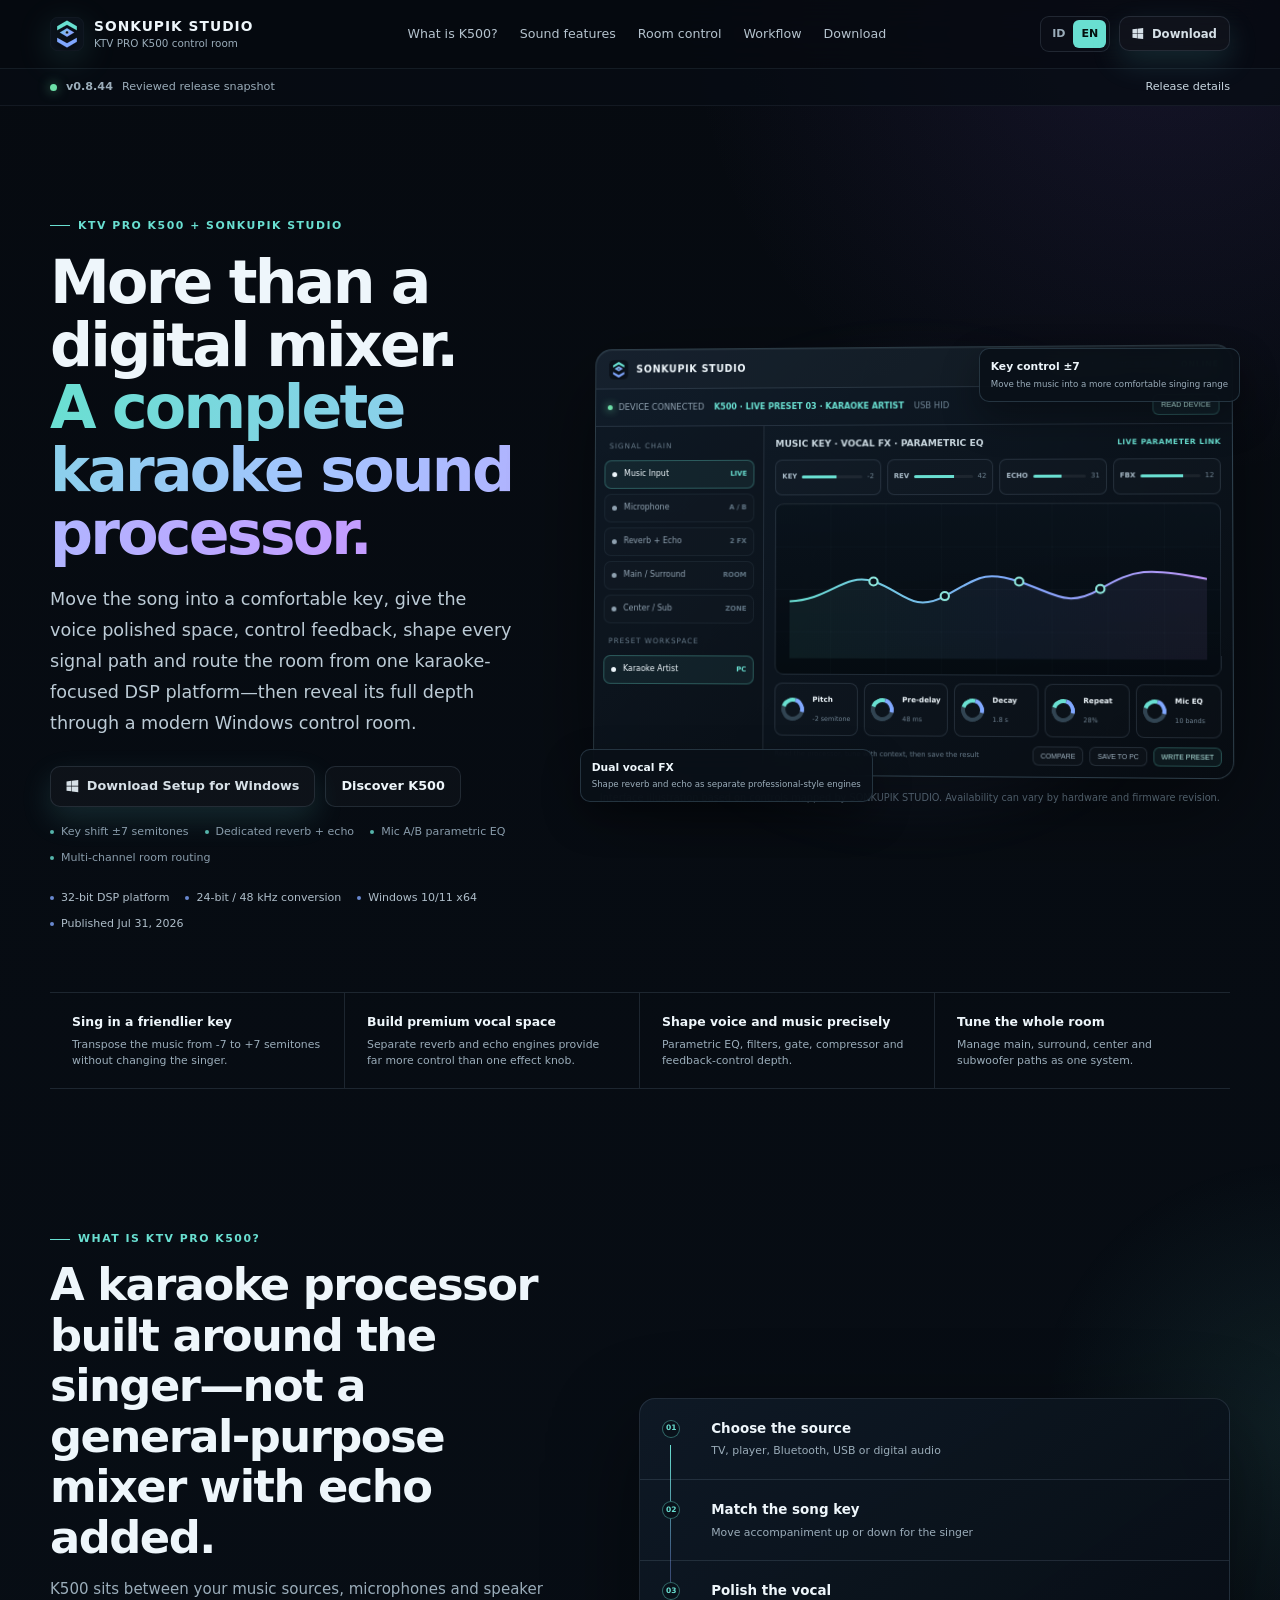
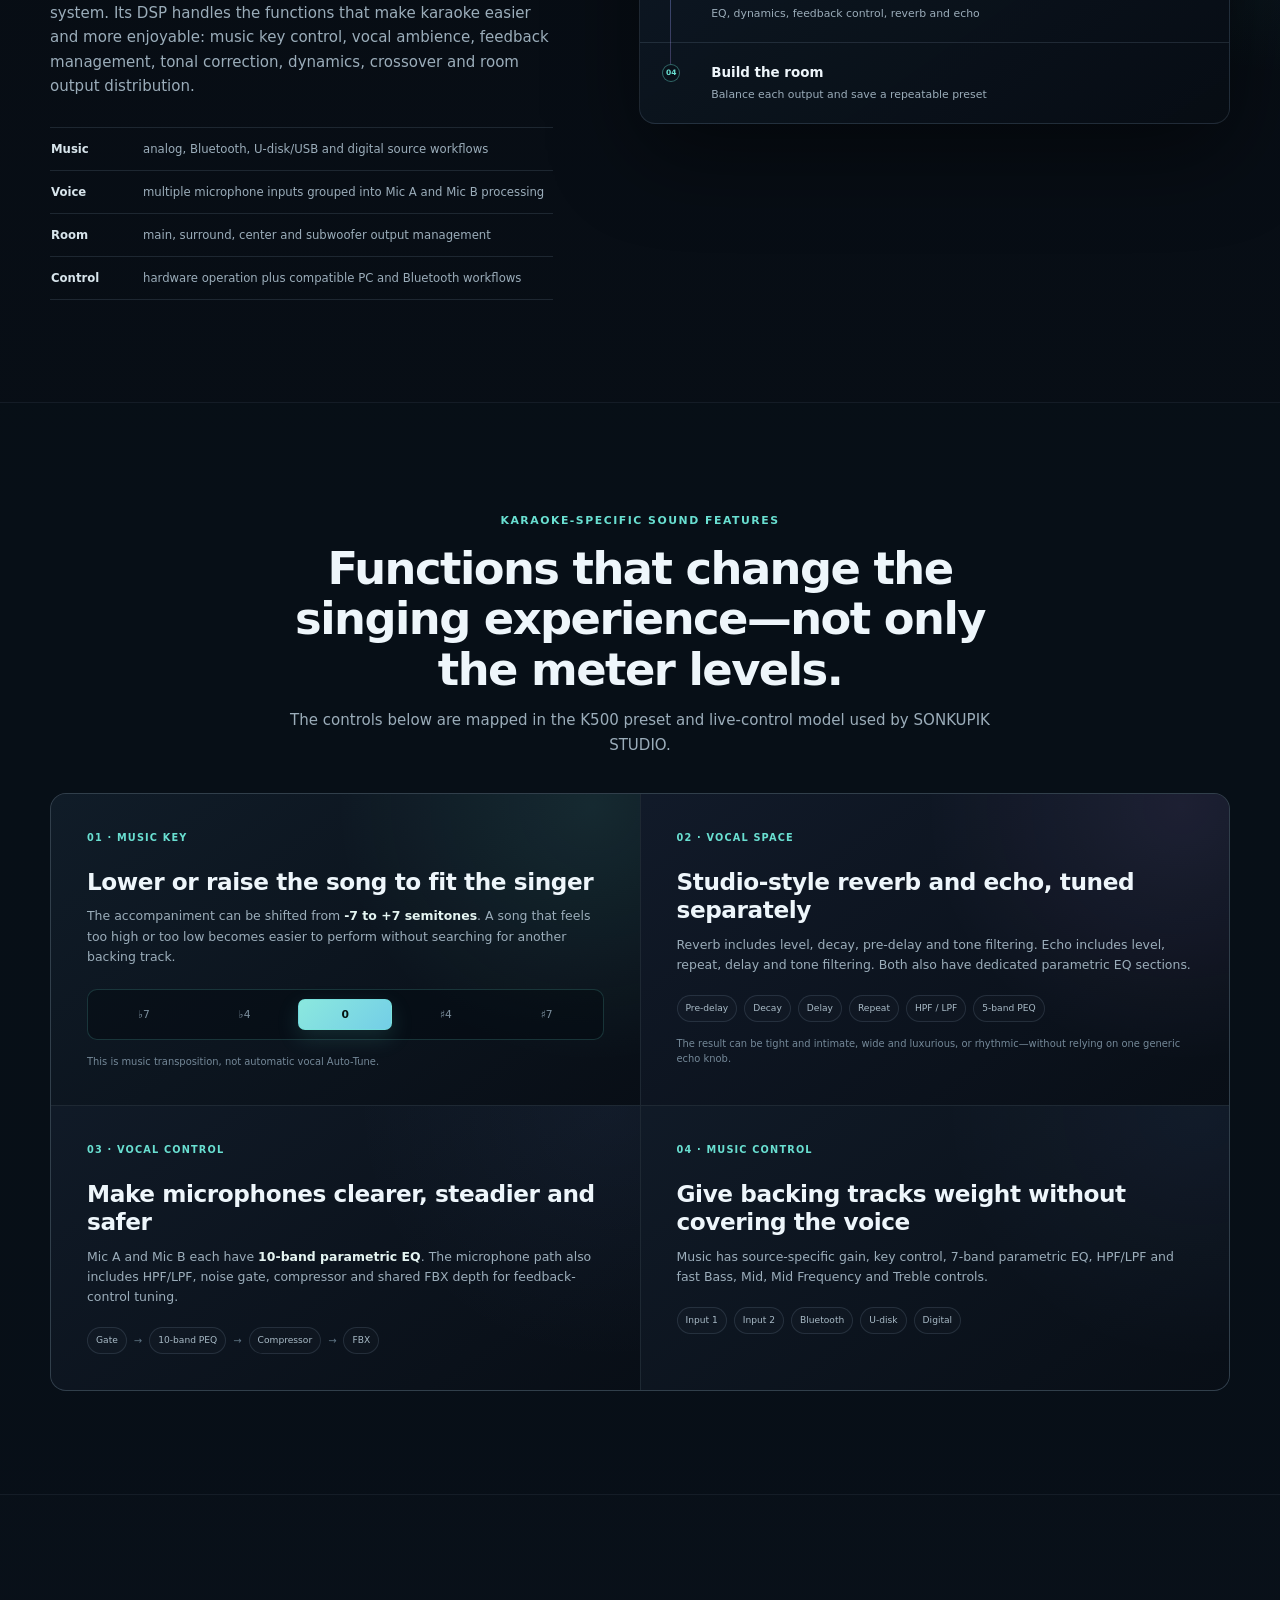
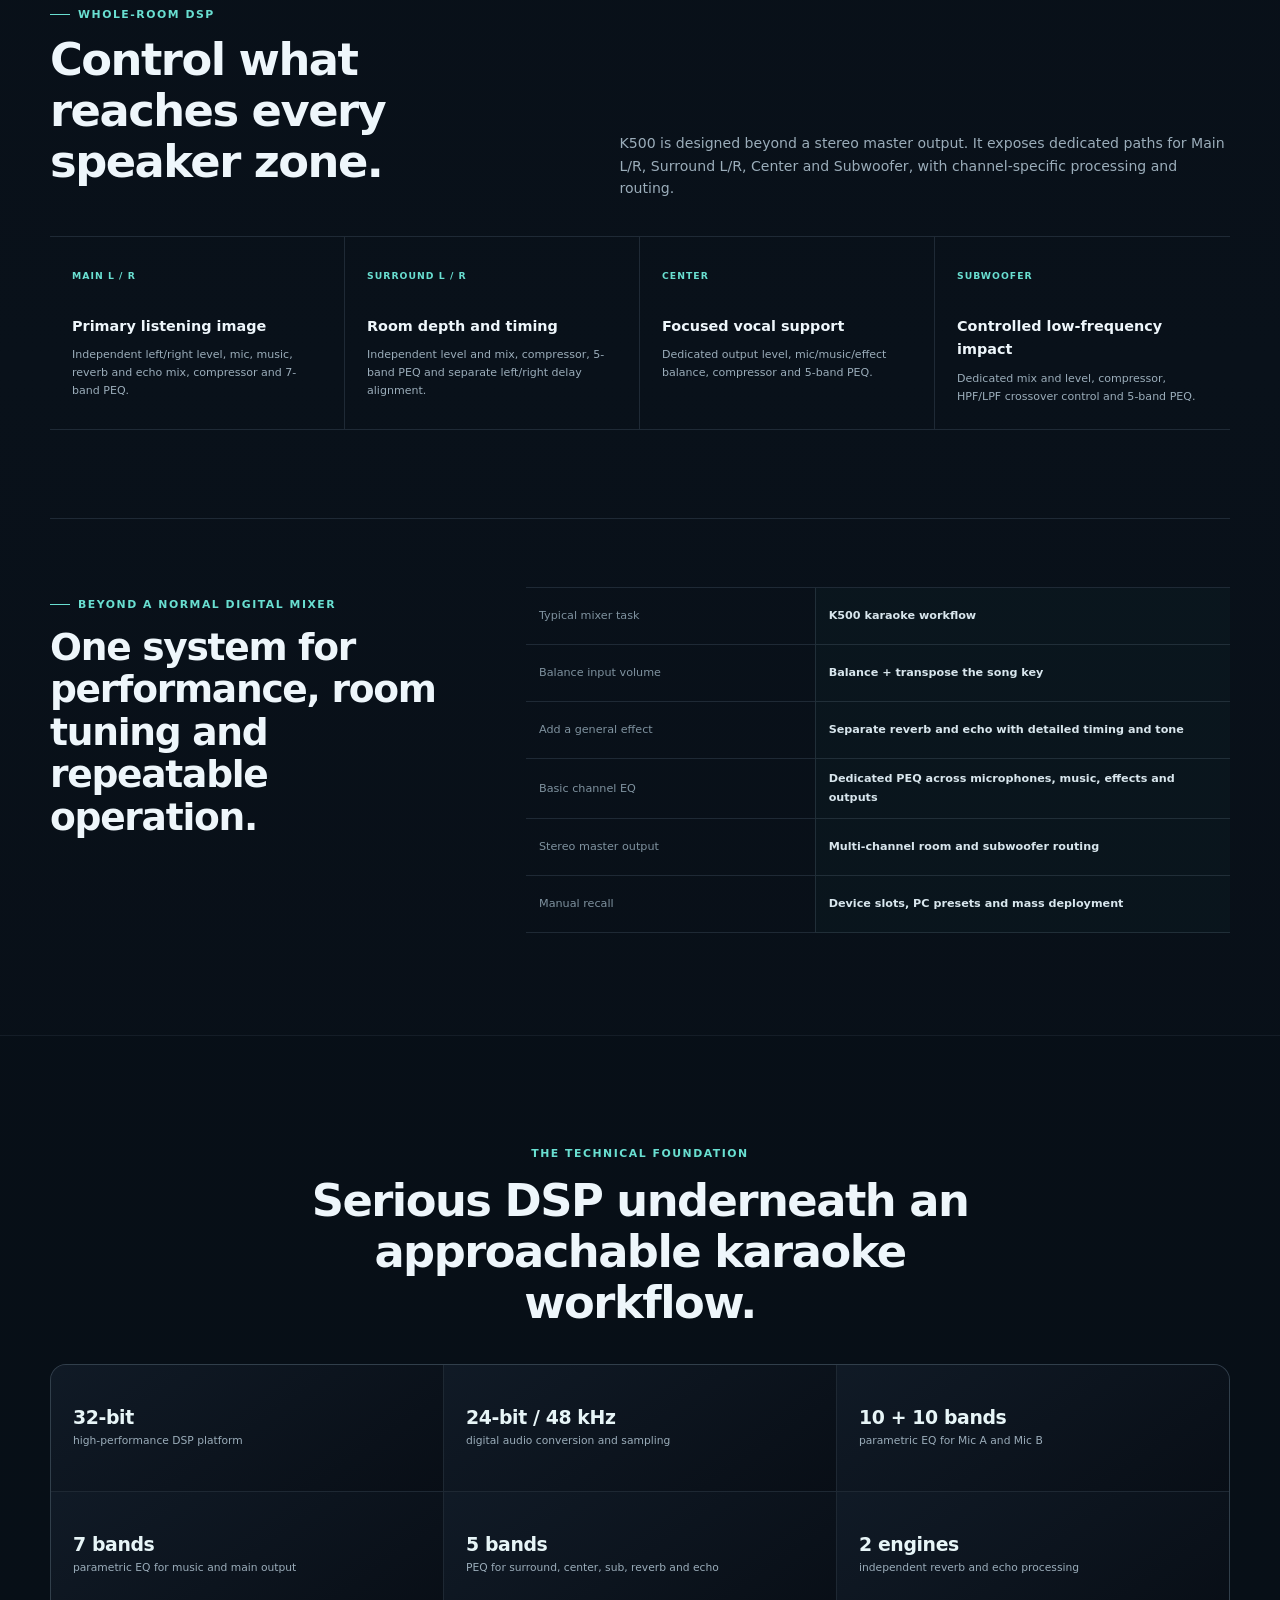
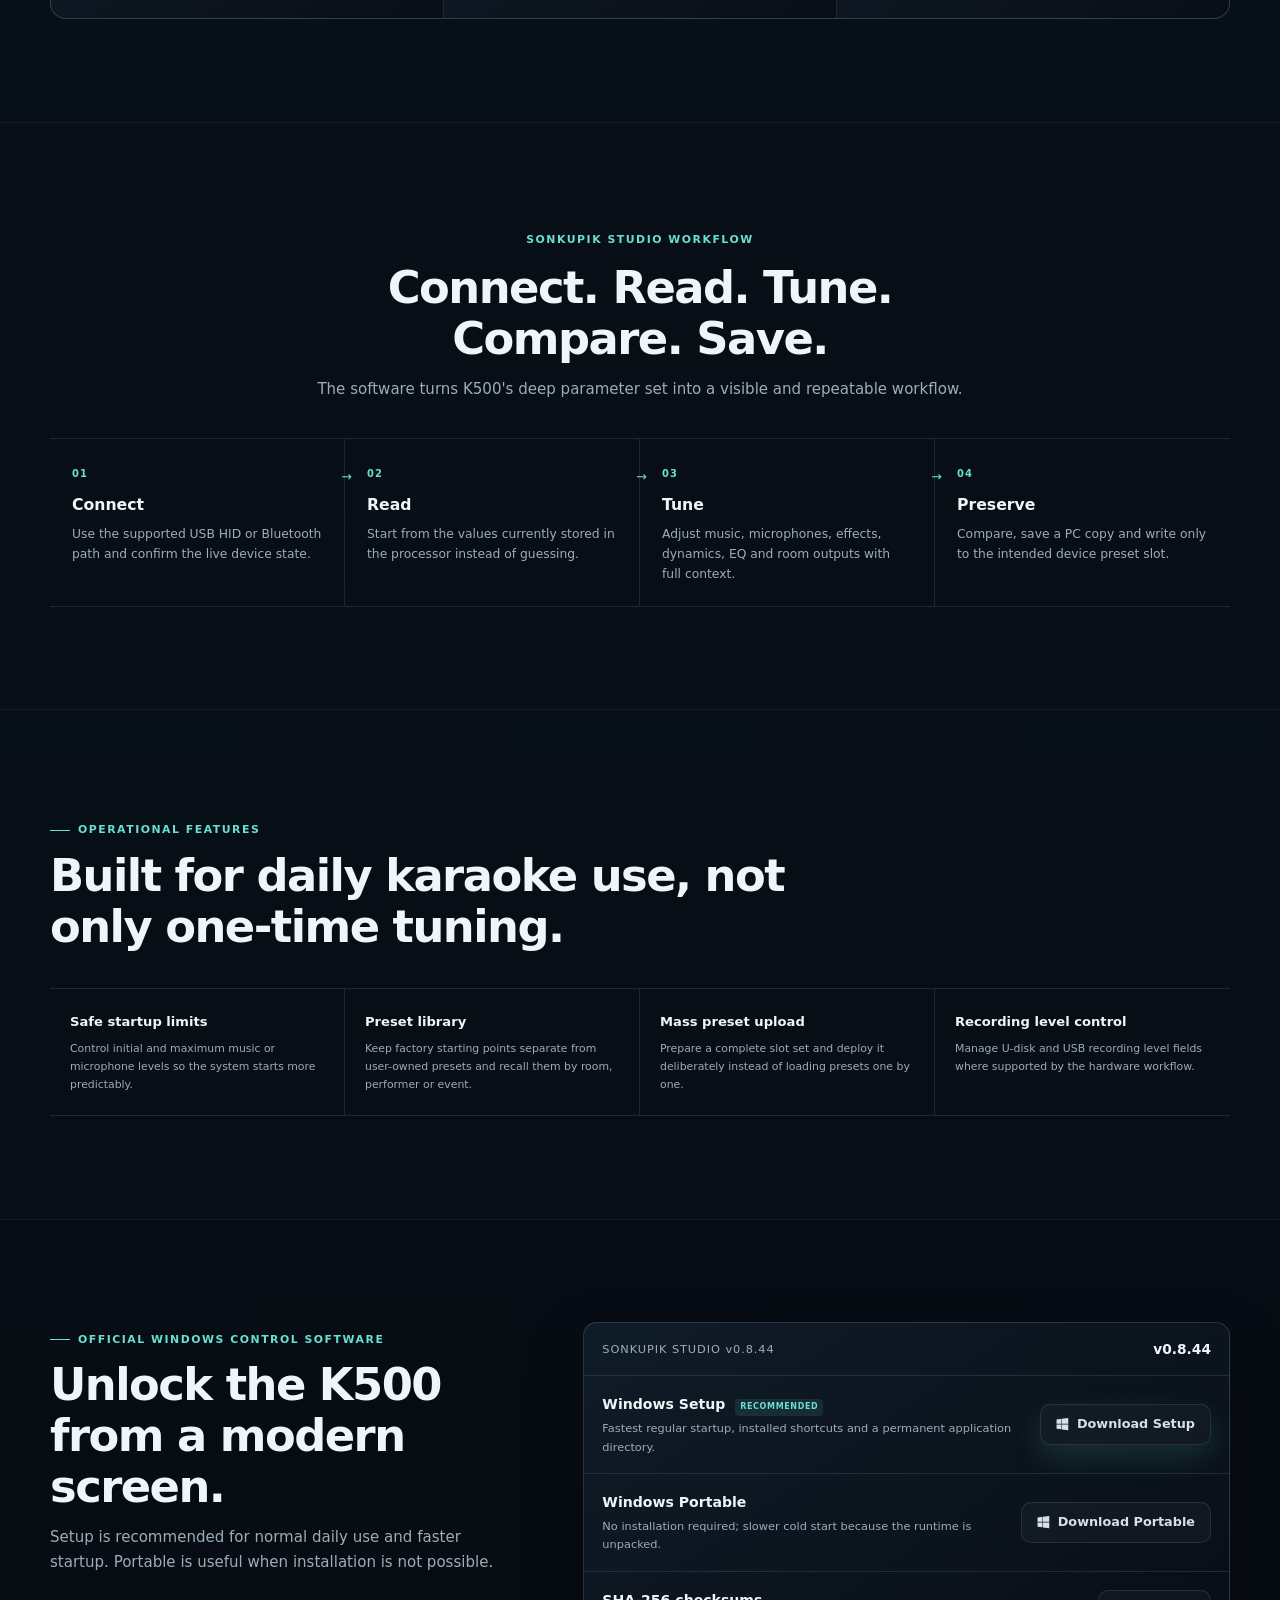
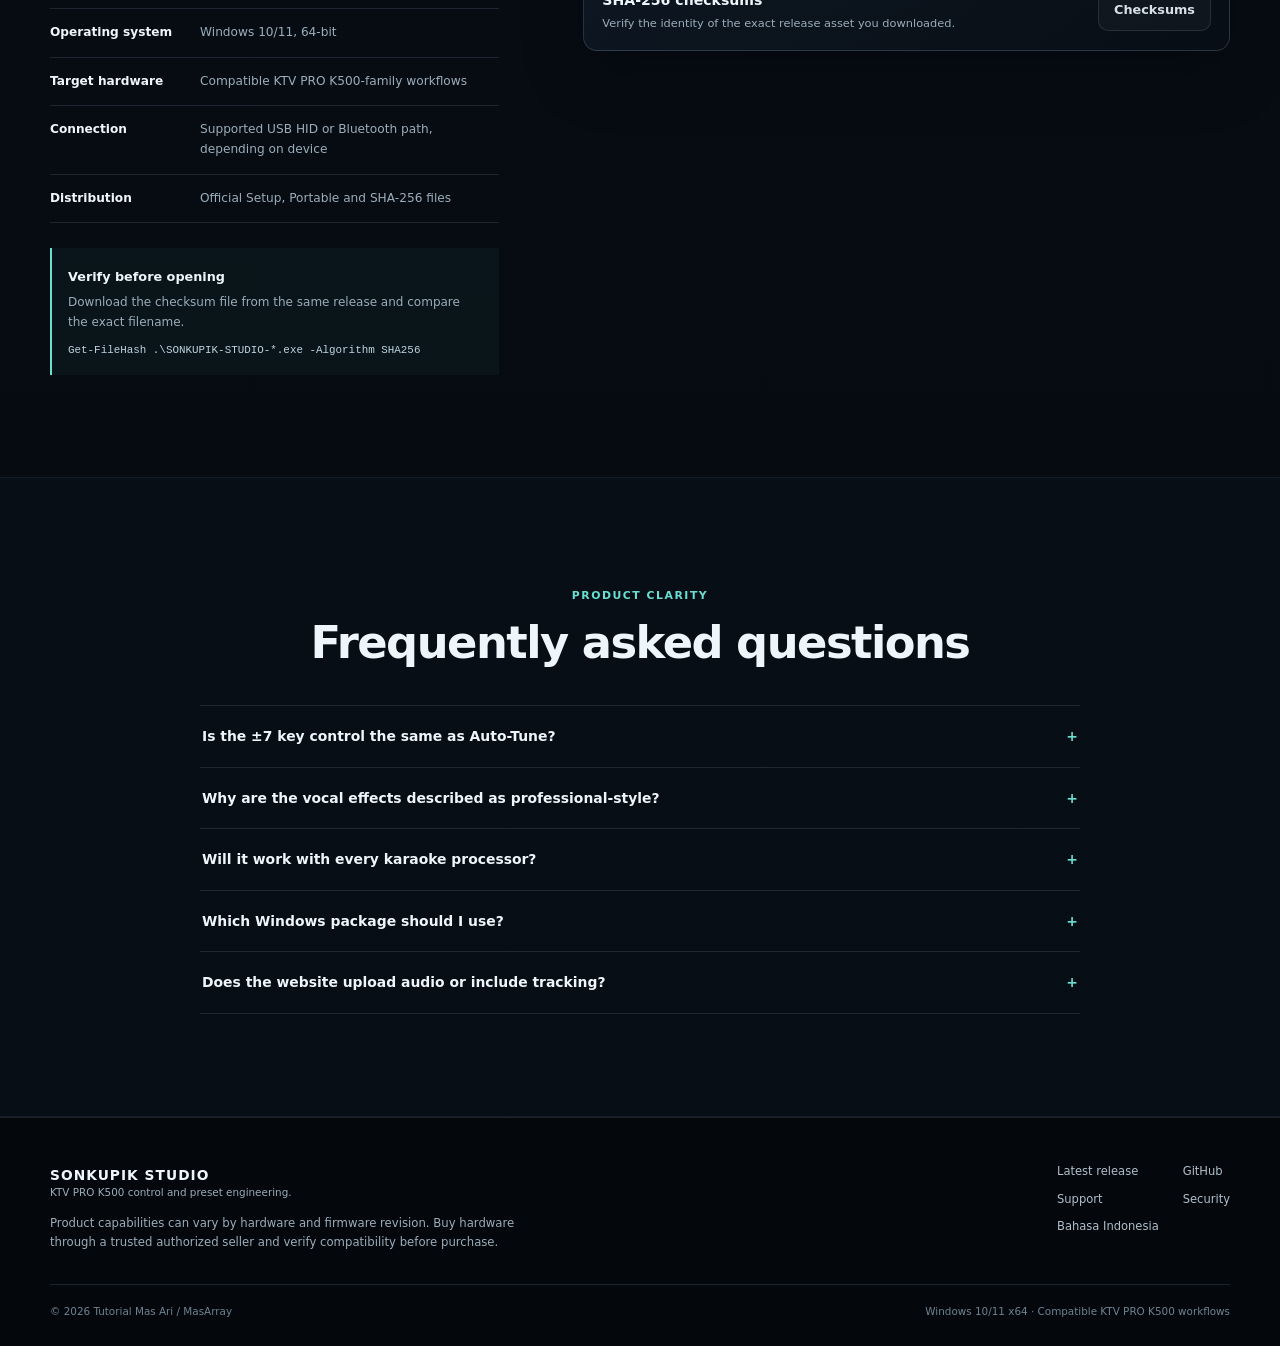
==== site/index.html @ cbf2348f "Explain KTV PRO K500 benefits for general buyers" ====
<!doctype html>
<html lang="en">
<head>
  <meta charset="utf-8">
  <meta name="viewport" content="width=device-width,initial-scale=1">
  <title>SONKUPIK STUDIO — KTV PRO K500 Karaoke DSP & Control</title>
  <meta name="description" content="Discover KTV PRO K500 key control, studio-style vocal effects, feedback control, parametric EQ, multi-channel routing and official Windows software.">
  <meta name="robots" content="index,follow,max-image-preview:large,max-snippet:-1,max-video-preview:-1">
  <meta name="author" content="Tutorial Mas Ari / MasArray">
  <meta name="theme-color" content="#060a10">
  <meta name="color-scheme" content="dark">
  <meta name="referrer" content="strict-origin-when-cross-origin">
  <link rel="canonical" href="https://masarray.github.io/sonkupik-studio/">
  <link rel="alternate" hreflang="en" href="https://masarray.github.io/sonkupik-studio/">
  <link rel="alternate" hreflang="id" href="https://masarray.github.io/sonkupik-studio/id/">
  <link rel="alternate" hreflang="x-default" href="https://masarray.github.io/sonkupik-studio/">
  <link rel="sitemap" type="application/xml" href="https://masarray.github.io/sonkupik-studio/sitemap.xml">
  <meta property="og:title" content="KTV PRO K500 — More Than a Digital Karaoke Mixer">
  <meta property="og:description" content="Key control, studio-style vocal effects, parametric EQ, feedback control, multi-channel routing and a modern Windows control room.">
  <meta property="og:type" content="website">
  <meta property="og:url" content="https://masarray.github.io/sonkupik-studio/">
  <meta property="og:site_name" content="SONKUPIK STUDIO">
  <meta property="og:image" content="https://masarray.github.io/sonkupik-studio/assets/sonkupik-studio-preview.svg">
  <meta property="og:locale" content="en_US">
  <meta property="og:locale:alternate" content="id_ID">
  <meta name="twitter:card" content="summary_large_image">
  <meta name="twitter:title" content="KTV PRO K500 + SONKUPIK STUDIO">
  <meta name="twitter:description" content="A complete karaoke DSP workflow for comfortable singing, polished vocals and repeatable room tuning.">
  <meta name="twitter:image" content="https://masarray.github.io/sonkupik-studio/assets/sonkupik-studio-preview.svg">
  <link rel="icon" href="assets/sonkupik-mark.svg" type="image/svg+xml">
  <link rel="manifest" href="site.webmanifest">
  <link rel="stylesheet" href="styles.css">
  <link rel="stylesheet" href="product-features.css">
  <script id="software-structured-data" type="application/ld+json">{"@context":"https://schema.org","@graph":[{"@type":"WebSite","@id":"https://masarray.github.io/sonkupik-studio/#website","url":"https://masarray.github.io/sonkupik-studio/","name":"SONKUPIK STUDIO","inLanguage":"en"},{"@type":"Organization","@id":"https://masarray.github.io/sonkupik-studio/#publisher","name":"MasArray","alternateName":"Tutorial Mas Ari","url":"https://github.com/masarray"},{"@type":"Product","@id":"https://masarray.github.io/sonkupik-studio/#k500","name":"KTV PRO K500","brand":{"@type":"Brand","name":"Recording Tech"},"category":"Digital karaoke audio processor","description":"A karaoke-focused DSP processor with music key control, dedicated vocal effects, parametric equalization, dynamics, multi-source input and multi-channel output routing.","isRelatedTo":{"@id":"https://masarray.github.io/sonkupik-studio/#software"}},{"@type":"SoftwareApplication","@id":"https://masarray.github.io/sonkupik-studio/#software","name":"SONKUPIK STUDIO","applicationCategory":"MultimediaApplication","applicationSubCategory":"KTV PRO K500 control and preset management software","operatingSystem":"Windows 10/11 64-bit","softwareVersion":"0.8.44","description":"Professional Windows control, tuning and preset-management software for compatible KTV PRO K500 karaoke processors.","url":"https://masarray.github.io/sonkupik-studio/","downloadUrl":"https://github.com/masarray/sonkupik-studio/releases/latest","releaseNotes":"https://github.com/masarray/sonkupik-studio/releases/latest","isAccessibleForFree":true,"inLanguage":["en","id"],"featureList":["Music key control from -7 to +7 semitones","Dedicated reverb with level, decay, pre-delay, filters and parametric EQ","Dedicated echo with level, repeat, delay, filters and parametric EQ","10-band parametric EQ for Mic A and Mic B","7-band parametric EQ for music and main output","Noise gate, compressor and FBX feedback-control depth","Main, surround, center and subwoofer output management","Multiple music inputs and source-specific gain","Device and PC preset management","Live USB HID and Bluetooth control"],"publisher":{"@id":"https://masarray.github.io/sonkupik-studio/#publisher"},"offers":{"@type":"Offer","price":"0","priceCurrency":"USD","availability":"https://schema.org/InStock","url":"https://github.com/masarray/sonkupik-studio/releases/latest"}}]}</script>
  <script src="app.js" defer></script>
</head>
<body>
<a class="skip-link" href="#main">Skip to main content</a>
<header class="site-header"><div class="container nav-shell">
  <a class="brand" href="./" aria-label="SONKUPIK STUDIO home"><img class="brand-mark" src="assets/sonkupik-mark.svg" width="34" height="34" alt=""><span class="brand-copy"><strong>SONKUPIK STUDIO</strong><small>KTV PRO K500 control room</small></span></a>
  <nav class="desktop-nav" aria-label="Main navigation"><a href="#k500">What is K500?</a><a href="#sound">Sound features</a><a href="#control">Room control</a><a href="#workflow">Workflow</a><a href="#download">Download</a></nav>
  <div class="nav-actions"><div class="lang-switch" aria-label="Language"><a href="id/" lang="id">ID</a><a href="./" lang="en" aria-current="page">EN</a></div><a class="button primary compact" data-download="setup" href="https://github.com/masarray/sonkupik-studio/releases/latest">Download</a></div>
</div></header>
<div class="release-strip" role="status" aria-live="polite"><div class="container release-strip-inner"><span class="status-dot" aria-hidden="true"></span><strong data-release-version>v0.8.44</strong><span data-release-status>Checking the official distribution…</span><a data-release-link href="https://github.com/masarray/sonkupik-studio/releases/latest">Release details</a></div></div>
<main id="main">
<section class="hero"><div class="container hero-grid">
  <div class="hero-copy"><span class="eyebrow">KTV PRO K500 + SONKUPIK STUDIO</span><h1>More than a digital mixer. <span>A complete karaoke sound processor.</span></h1><p class="hero-lead">Move the song into a comfortable key, give the voice polished space, control feedback, shape every signal path and route the room from one karaoke-focused DSP platform—then reveal its full depth through a modern Windows control room.</p><div class="hero-actions"><a class="button primary" data-download="setup" href="https://github.com/masarray/sonkupik-studio/releases/latest">Download Setup for Windows</a><a class="button secondary" href="#k500">Discover K500</a></div><p class="micro-trust"><span>Key shift ±7 semitones</span><span>Dedicated reverb + echo</span><span>Mic A/B parametric EQ</span><span>Multi-channel room routing</span></p><div class="release-meta"><span>32-bit DSP platform</span><span>24-bit / 48 kHz conversion</span><span>Windows 10/11 x64</span><span data-release-date>Latest public release</span></div></div>
  <figure class="product-visual"><div class="visual-halo" aria-hidden="true"></div><div class="floating-chip chip-one"><strong>Key control ±7</strong><span>Move the music into a more comfortable singing range</span></div><div class="floating-chip chip-two"><strong>Dual vocal FX</strong><span>Shape reverb and echo as separate professional-style engines</span></div><div class="studio-window">
    <div class="window-bar"><div class="window-brand"><img src="assets/sonkupik-mark.svg" alt=""><span>SONKUPIK STUDIO</span></div><div class="session-meta"><span>K500 ENGINEERING SESSION</span><b>ONLINE</b></div></div>
    <div class="device-bar"><span><i class="online-dot"></i>DEVICE CONNECTED</span><strong>K500 · LIVE PRESET 03 · KARAOKE ARTIST</strong><em>USB HID</em><button type="button">READ DEVICE</button></div>
    <div class="studio-body"><aside class="studio-sidebar"><div class="side-label">Signal chain</div><div class="side-row active"><i></i>Music Input<b>LIVE</b></div><div class="side-row"><i></i>Microphone<b>A / B</b></div><div class="side-row"><i></i>Reverb + Echo<b>2 FX</b></div><div class="side-row"><i></i>Main / Surround<b>ROOM</b></div><div class="side-row"><i></i>Center / Sub<b>ZONE</b></div><div class="side-label lower">Preset workspace</div><div class="side-row active"><i></i>Karaoke Artist<b>PC</b></div></aside><div class="studio-main">
      <div class="panel-head"><span>MUSIC KEY · VOCAL FX · PARAMETRIC EQ</span><strong>LIVE PARAMETER LINK</strong></div>
      <div class="meter-row"><div class="meter"><b>KEY</b><span style="--level:58%"></span><em>-2</em></div><div class="meter"><b>REV</b><span style="--level:68%"></span><em>42</em></div><div class="meter"><b>ECHO</b><span style="--level:54%"></span><em>31</em></div><div class="meter"><b>FBX</b><span style="--level:72%"></span><em>12</em></div></div>
      <div class="eq-panel"><div class="eq-grid"></div><svg viewBox="0 0 600 210" preserveAspectRatio="none" aria-hidden="true"><defs><linearGradient id="eqg" x1="0" x2="1"><stop stop-color="#69dfd1"/><stop offset=".55" stop-color="#81a8ff"/><stop offset="1" stop-color="#c49bff"/></linearGradient></defs><path d="M0 124 C58 122 80 80 122 94 S178 142 225 116 S280 76 332 94 S400 134 448 105 S514 72 600 90" fill="none" stroke="url(#eqg)" stroke-width="3"/><path d="M0 124 C58 122 80 80 122 94 S178 142 225 116 S280 76 332 94 S400 134 448 105 S514 72 600 90 L600 210 L0 210Z" fill="url(#eqg)" opacity=".08"/><g fill="#091019" stroke="#8de5db" stroke-width="3"><circle cx="122" cy="94" r="6"/><circle cx="225" cy="116" r="6"/><circle cx="332" cy="94" r="6"/><circle cx="448" cy="105" r="6"/></g></svg></div>
      <div class="control-row"><div class="control"><span class="knob"></span><b>Pitch</b><small>-2 semitone</small></div><div class="control"><span class="knob"></span><b>Pre-delay</b><small>48 ms</small></div><div class="control"><span class="knob"></span><b>Decay</b><small>1.8 s</small></div><div class="control"><span class="knob"></span><b>Repeat</b><small>28%</small></div><div class="control"><span class="knob"></span><b>Mic EQ</b><small>10 bands</small></div></div>
      <div class="action-bar"><span>Read the processor, tune with context, then save the result</span><button type="button">COMPARE</button><button type="button">SAVE TO PC</button><button class="accent" type="button">WRITE PRESET</button></div>
    </div></div>
  </div><figcaption>Interface illustration based on controls mapped by SONKUPIK STUDIO. Availability can vary by hardware and firmware revision.</figcaption></figure>
</div></section>

<section class="trust-band" aria-label="K500 highlights"><div class="container trust-grid"><div class="trust-item"><strong>Sing in a friendlier key</strong><span>Transpose the music from -7 to +7 semitones without changing the singer.</span></div><div class="trust-item"><strong>Build premium vocal space</strong><span>Separate reverb and echo engines provide far more control than one effect knob.</span></div><div class="trust-item"><strong>Shape voice and music precisely</strong><span>Parametric EQ, filters, gate, compressor and feedback-control depth.</span></div><div class="trust-item"><strong>Tune the whole room</strong><span>Manage main, surround, center and subwoofer paths as one system.</span></div></div></section>

<section id="k500" class="section product-intro"><div class="container product-intro-grid">
  <div><span class="eyebrow">What is KTV PRO K500?</span><h2>A karaoke processor built around the singer—not a general-purpose mixer with echo added.</h2><p class="section-lead">K500 sits between your music sources, microphones and speaker system. Its DSP handles the functions that make karaoke easier and more enjoyable: music key control, vocal ambience, feedback management, tonal correction, dynamics, crossover and room output distribution.</p><div class="product-facts"><span><b>Music</b> analog, Bluetooth, U-disk/USB and digital source workflows</span><span><b>Voice</b> multiple microphone inputs grouped into Mic A and Mic B processing</span><span><b>Room</b> main, surround, center and subwoofer output management</span><span><b>Control</b> hardware operation plus compatible PC and Bluetooth workflows</span></div></div>
  <div class="signal-story" aria-label="K500 signal journey"><div><i>01</i><strong>Choose the source</strong><span>TV, player, Bluetooth, USB or digital audio</span></div><div><i>02</i><strong>Match the song key</strong><span>Move accompaniment up or down for the singer</span></div><div><i>03</i><strong>Polish the vocal</strong><span>EQ, dynamics, feedback control, reverb and echo</span></div><div><i>04</i><strong>Build the room</strong><span>Balance each output and save a repeatable preset</span></div></div>
</div></section>

<section id="sound" class="section alt"><div class="container">
  <div class="section-heading centered"><span class="eyebrow">Karaoke-specific sound features</span><h2>Functions that change the singing experience—not only the meter levels.</h2><p class="section-lead">The controls below are mapped in the K500 preset and live-control model used by SONKUPIK STUDIO.</p></div>
  <div class="consumer-feature-grid">
    <article class="consumer-feature feature-key"><span class="feature-kicker">01 · MUSIC KEY</span><h3>Lower or raise the song to fit the singer</h3><p>The accompaniment can be shifted from <strong>-7 to +7 semitones</strong>. A song that feels too high or too low becomes easier to perform without searching for another backing track.</p><div class="key-tape" aria-label="Key range"><span>♭7</span><span>♭4</span><b>0</b><span>♯4</span><span>♯7</span></div><small>This is music transposition, not automatic vocal Auto-Tune.</small></article>
    <article class="consumer-feature feature-fx"><span class="feature-kicker">02 · VOCAL SPACE</span><h3>Studio-style reverb and echo, tuned separately</h3><p>Reverb includes level, decay, pre-delay and tone filtering. Echo includes level, repeat, delay and tone filtering. Both also have dedicated parametric EQ sections.</p><div class="fx-pills"><span>Pre-delay</span><span>Decay</span><span>Delay</span><span>Repeat</span><span>HPF / LPF</span><span>5-band PEQ</span></div><small>The result can be tight and intimate, wide and luxurious, or rhythmic—without relying on one generic echo knob.</small></article>
    <article class="consumer-feature"><span class="feature-kicker">03 · VOCAL CONTROL</span><h3>Make microphones clearer, steadier and safer</h3><p>Mic A and Mic B each have <strong>10-band parametric EQ</strong>. The microphone path also includes HPF/LPF, noise gate, compressor and shared FBX depth for feedback-control tuning.</p><div class="mini-chain"><span>Gate</span><i>→</i><span>10-band PEQ</span><i>→</i><span>Compressor</span><i>→</i><span>FBX</span></div></article>
    <article class="consumer-feature"><span class="feature-kicker">04 · MUSIC CONTROL</span><h3>Give backing tracks weight without covering the voice</h3><p>Music has source-specific gain, key control, 7-band parametric EQ, HPF/LPF and fast Bass, Mid, Mid Frequency and Treble controls.</p><div class="source-list"><span>Input 1</span><span>Input 2</span><span>Bluetooth</span><span>U-disk</span><span>Digital</span></div></article>
  </div>
</div></section>

<section id="control" class="section"><div class="container">
  <div class="split-heading"><div class="section-heading"><span class="eyebrow">Whole-room DSP</span><h2>Control what reaches every speaker zone.</h2></div><p>K500 is designed beyond a stereo master output. It exposes dedicated paths for Main L/R, Surround L/R, Center and Subwoofer, with channel-specific processing and routing.</p></div>
  <div class="room-routing">
    <article><span>MAIN L / R</span><h3>Primary listening image</h3><p>Independent left/right level, mic, music, reverb and echo mix, compressor and 7-band PEQ.</p></article>
    <article><span>SURROUND L / R</span><h3>Room depth and timing</h3><p>Independent level and mix, compressor, 5-band PEQ and separate left/right delay alignment.</p></article>
    <article><span>CENTER</span><h3>Focused vocal support</h3><p>Dedicated output level, mic/music/effect balance, compressor and 5-band PEQ.</p></article>
    <article><span>SUBWOOFER</span><h3>Controlled low-frequency impact</h3><p>Dedicated mix and level, compressor, HPF/LPF crossover control and 5-band PEQ.</p></article>
  </div>
  <div class="beyond-mixer"><div><span class="eyebrow">Beyond a normal digital mixer</span><h2>One system for performance, room tuning and repeatable operation.</h2></div><div class="comparison-grid"><span>Typical mixer task</span><strong>K500 karaoke workflow</strong><span>Balance input volume</span><strong>Balance + transpose the song key</strong><span>Add a general effect</span><strong>Separate reverb and echo with detailed timing and tone</strong><span>Basic channel EQ</span><strong>Dedicated PEQ across microphones, music, effects and outputs</strong><span>Stereo master output</span><strong>Multi-channel room and subwoofer routing</strong><span>Manual recall</span><strong>Device slots, PC presets and mass deployment</strong></div></div>
</div></section>

<section id="capabilities" class="section alt"><div class="container"><div class="section-heading centered"><span class="eyebrow">The technical foundation</span><h2>Serious DSP underneath an approachable karaoke workflow.</h2></div><div class="technical-foundation"><article><b>32-bit</b><span>high-performance DSP platform</span></article><article><b>24-bit / 48 kHz</b><span>digital audio conversion and sampling</span></article><article><b>10 + 10 bands</b><span>parametric EQ for Mic A and Mic B</span></article><article><b>7 bands</b><span>parametric EQ for music and main output</span></article><article><b>5 bands</b><span>PEQ for surround, center, sub, reverb and echo</span></article><article><b>2 engines</b><span>independent reverb and echo processing</span></article></div></div></section>

<section id="workflow" class="section"><div class="container"><div class="section-heading centered"><span class="eyebrow">SONKUPIK STUDIO workflow</span><h2>Connect. Read. Tune. Compare. Save.</h2><p class="section-lead">The software turns K500's deep parameter set into a visible and repeatable workflow.</p></div><div class="workflow"><article><span class="workflow-index">01</span><h3>Connect</h3><p>Use the supported USB HID or Bluetooth path and confirm the live device state.</p></article><article><span class="workflow-index">02</span><h3>Read</h3><p>Start from the values currently stored in the processor instead of guessing.</p></article><article><span class="workflow-index">03</span><h3>Tune</h3><p>Adjust music, microphones, effects, dynamics, EQ and room outputs with full context.</p></article><article><span class="workflow-index">04</span><h3>Preserve</h3><p>Compare, save a PC copy and write only to the intended device preset slot.</p></article></div></div></section>

<section class="section alt"><div class="container"><div class="section-heading"><span class="eyebrow">Operational features</span><h2>Built for daily karaoke use, not only one-time tuning.</h2></div><div class="operations-grid"><article><h3>Safe startup limits</h3><p>Control initial and maximum music or microphone levels so the system starts more predictably.</p></article><article><h3>Preset library</h3><p>Keep factory starting points separate from user-owned presets and recall them by room, performer or event.</p></article><article><h3>Mass preset upload</h3><p>Prepare a complete slot set and deploy it deliberately instead of loading presets one by one.</p></article><article><h3>Recording level control</h3><p>Manage U-disk and USB recording level fields where supported by the hardware workflow.</p></article></div></div></section>

<section id="download" class="section"><div class="container download-shell"><div><span class="eyebrow">Official Windows control software</span><h2>Unlock the K500 from a modern screen.</h2><p class="section-lead">Setup is recommended for normal daily use and faster startup. Portable is useful when installation is not possible.</p><div class="compat-table"><div class="compat-row"><strong>Operating system</strong><span>Windows 10/11, 64-bit</span></div><div class="compat-row"><strong>Target hardware</strong><span>Compatible KTV PRO K500-family workflows</span></div><div class="compat-row"><strong>Connection</strong><span>Supported USB HID or Bluetooth path, depending on device</span></div><div class="compat-row"><strong>Distribution</strong><span>Official Setup, Portable and SHA-256 files</span></div></div><div class="verify-box"><strong>Verify before opening</strong><p>Download the checksum file from the same release and compare the exact filename.</p><code>Get-FileHash .\SONKUPIK-STUDIO-*.exe -Algorithm SHA256</code></div></div><div class="release-panel"><div class="release-panel-head"><span data-release-name>SONKUPIK STUDIO</span><strong data-release-version>v0.8.44</strong></div><div class="download-option"><div><h3>Windows Setup <span class="tag">RECOMMENDED</span></h3><p>Fastest regular startup, installed shortcuts and a permanent application directory. <span data-setup-size></span></p></div><a class="button primary" data-download="setup" href="https://github.com/masarray/sonkupik-studio/releases/latest">Download Setup</a></div><div class="download-option"><div><h3>Windows Portable</h3><p>No installation required; slower cold start because the runtime is unpacked. <span data-portable-size></span></p></div><a class="button secondary" data-download="portable" href="https://github.com/masarray/sonkupik-studio/releases/latest">Download Portable</a></div><div class="download-option"><div><h3>SHA-256 checksums</h3><p>Verify the identity of the exact release asset you downloaded.</p></div><a class="button secondary" data-download="checksums" href="https://github.com/masarray/sonkupik-studio/releases/latest">Checksums</a></div></div></div></section>

<section id="faq" class="section alt"><div class="container"><div class="section-heading centered"><span class="eyebrow">Product clarity</span><h2>Frequently asked questions</h2></div><div class="faq"><details><summary>Is the ±7 key control the same as Auto-Tune?</summary><p>No. It transposes the music accompaniment up or down to suit the singer's range. It does not automatically correct the pitch of the microphone voice.</p></details><details><summary>Why are the vocal effects described as professional-style?</summary><p>Because reverb and echo are separate engines with timing, amount, filtering and dedicated EQ controls—the same categories engineers use to build vocal ambience. No claim is made that K500 duplicates a specific premium brand, artist or studio chain.</p></details><details><summary>Will it work with every karaoke processor?</summary><p>No universal compatibility is implied. SONKUPIK STUDIO targets compatible KTV PRO K500-family workflows; device revision, firmware, connection method and Windows configuration can affect behavior.</p></details><details><summary>Which Windows package should I use?</summary><p>Use Setup for normal daily operation and faster startup. Use Portable when installation is not possible or a self-contained copy is required.</p></details><details><summary>Does the website upload audio or include tracking?</summary><p>The website does not process audio and contains no advertising or analytics code. It contacts GitHub only to resolve current official release information.</p></details></div></div></section>
</main>
<footer class="site-footer"><div class="container"><div class="footer-grid"><div class="footer-copy"><a class="brand" href="./"><span class="brand-copy"><strong>SONKUPIK STUDIO</strong><small>KTV PRO K500 control and preset engineering.</small></span></a><p>Product capabilities can vary by hardware and firmware revision. Buy hardware through a trusted authorized seller and verify compatibility before purchase.</p></div><nav class="footer-links" aria-label="Footer"><a data-release-link href="https://github.com/masarray/sonkupik-studio/releases/latest">Latest release</a><a href="https://github.com/masarray/sonkupik-studio">GitHub</a><a href="https://github.com/masarray/sonkupik-studio/blob/main/SUPPORT.md">Support</a><a href="https://github.com/masarray/sonkupik-studio/blob/main/SECURITY.md">Security</a><a href="id/" lang="id">Bahasa Indonesia</a></nav></div><div class="footer-bottom"><span>© 2026 Tutorial Mas Ari / MasArray</span><span>Windows 10/11 x64 · Compatible KTV PRO K500 workflows</span></div></div></footer>
</body>
</html>
---- site/styles.css ----
:root{color-scheme:dark;--bg:#060a10;--bg2:#09111a;--panel:#0d1722;--panel2:#111d2a;--line:rgba(160,190,214,.15);--line-strong:rgba(104,224,209,.34);--text:#eef6fb;--muted:#9badba;--dim:#718493;--cyan:#69dfd1;--blue:#81a8ff;--violet:#c49bff;--green:#6de0a8;--amber:#f0c56d;--shadow:0 30px 90px rgba(0,0,0,.46);--radius:16px;--max:1180px;font-family:Inter,ui-sans-serif,system-ui,-apple-system,BlinkMacSystemFont,"Segoe UI",sans-serif;font-synthesis:none;text-rendering:optimizeLegibility}*{box-sizing:border-box}html{scroll-behavior:smooth;scroll-padding-top:108px}body{margin:0;min-width:320px;color:var(--text);line-height:1.62;-webkit-font-smoothing:antialiased;background:radial-gradient(circle at 12% -10%,rgba(53,174,193,.16),transparent 32rem),radial-gradient(circle at 91% 0,rgba(133,94,222,.12),transparent 30rem),linear-gradient(180deg,var(--bg),var(--bg2) 46%,var(--bg))}body:before{content:"";position:fixed;inset:0;z-index:-1;opacity:.18;background-image:linear-gradient(rgba(255,255,255,.024) 1px,transparent 1px),linear-gradient(90deg,rgba(255,255,255,.024) 1px,transparent 1px);background-size:54px 54px;mask-image:linear-gradient(#000,transparent 80%)}::selection{background:rgba(105,223,209,.25);color:#fff}a{color:inherit;text-decoration:none}a:focus-visible,summary:focus-visible{outline:2px solid var(--cyan);outline-offset:4px}img,svg{display:block;max-width:100%}.container{width:min(calc(100% - 40px),var(--max));margin-inline:auto}.section{padding:clamp(68px,8vw,108px) 0}.section.alt{border-block:1px solid rgba(160,190,214,.08);background:rgba(9,16,24,.63)}h1,h2,h3,p{margin-top:0}.skip-link{position:fixed;left:16px;top:-80px;z-index:100;padding:9px 13px;border-radius:8px;background:var(--cyan);color:#04100e;font-weight:700}.skip-link:focus{top:16px}.site-header{position:sticky;top:0;z-index:50;border-bottom:1px solid rgba(160,190,214,.1);background:rgba(6,10,16,.84);backdrop-filter:blur(18px) saturate(130%)}.nav-shell{min-height:68px;display:flex;align-items:center;justify-content:space-between;gap:24px}.brand{display:inline-flex;align-items:center;gap:10px;min-width:max-content}.brand-mark{width:34px;height:34px;filter:drop-shadow(0 8px 16px rgba(105,223,209,.15))}.brand-copy{display:grid;line-height:1.08}.brand-copy strong{font-size:.86rem;letter-spacing:.075em;font-weight:730}.brand-copy small{margin-top:4px;color:var(--muted);font-size:.65rem}.desktop-nav{display:flex;gap:22px;color:#b5c3ce;font-size:.79rem}.desktop-nav a:hover,.footer-links a:hover{color:#fff}.nav-actions{display:flex;align-items:center;gap:9px}.lang-switch{display:inline-flex;padding:3px;border:1px solid var(--line);border-radius:9px;background:rgba(255,255,255,.014)}.lang-switch a{padding:5px 8px;border-radius:6px;color:var(--muted);font-size:.69rem;font-weight:750}.lang-switch a[aria-current=page]{background:var(--cyan);color:#04100e}.button{min-height:41px;display:inline-flex;align-items:center;justify-content:center;gap:8px;padding:9px 15px;border:1px solid var(--line);border-radius:10px;font-size:.8rem;font-weight:720;transition:transform .16s ease,border-color .16s ease,background .16s ease,box-shadow .16s ease}.button:hover{transform:translateY(-1px);border-color:rgba(117,228,216,.48)}.button.primary{border-color:transparent;color:#05100f;background:linear-gradient(135deg,#87e8de,#70cde6);box-shadow:0 12px 30px rgba(92,199,198,.16)}.button.secondary{background:rgba(255,255,255,.025)}.button.compact{min-height:35px;padding:7px 12px;font-size:.73rem}.button[data-fallback=true]{background:rgba(255,255,255,.03);color:#d6e0e7;border-color:var(--line)}.release-strip{border-bottom:1px solid rgba(160,190,214,.08);background:rgba(7,13,20,.76)}.release-strip-inner{min-height:36px;display:flex;align-items:center;gap:9px;color:var(--muted);font-size:.7rem}.status-dot{width:7px;height:7px;flex:0 0 auto;border-radius:50%;background:var(--amber);box-shadow:0 0 12px rgba(240,197,109,.55)}.status-dot.ready{background:var(--green);box-shadow:0 0 12px rgba(109,224,168,.65)}.release-strip a{margin-left:auto;color:#cbd8e2}.hero{padding:clamp(62px,8vw,102px) 0 44px}.hero-grid{display:grid;grid-template-columns:minmax(0,.84fr) minmax(500px,1.16fr);align-items:center;gap:clamp(40px,6vw,76px)}.eyebrow{display:inline-flex;align-items:center;gap:8px;color:var(--cyan);font-size:.68rem;font-weight:780;letter-spacing:.14em;text-transform:uppercase}.eyebrow:before{content:"";width:20px;height:1px;background:currentColor}h1{max-width:670px;margin:17px 0 20px;font-size:clamp(2.35rem,4.7vw,3.8rem);line-height:1.04;letter-spacing:-.046em;font-weight:590}h1 span{color:transparent;background:linear-gradient(100deg,var(--cyan),#a5c4ff 55%,var(--violet));background-clip:text}.hero-lead{max-width:620px;color:#bccbd6;font-size:clamp(.98rem,1.5vw,1.1rem);line-height:1.76}.hero-actions{display:flex;flex-wrap:wrap;gap:10px;margin-top:27px}.micro-trust,.release-meta{display:flex;flex-wrap:wrap;gap:8px 16px;color:#899cab;font-size:.69rem}.micro-trust{margin:16px 0 0}.release-meta{margin-top:22px;color:#afbeca}.micro-trust span,.release-meta span{display:inline-flex;align-items:center;gap:7px}.micro-trust span:before,.release-meta span:before{content:"";width:4px;height:4px;border-radius:50%;background:var(--cyan);opacity:.8}.release-meta span:before{background:var(--blue)}.product-visual{position:relative;min-width:0;margin:0;padding:34px 0 22px}.visual-halo{position:absolute;inset:8% 1% 1%;border-radius:50%;filter:blur(24px);background:radial-gradient(circle,rgba(105,223,209,.14),rgba(129,168,255,.08) 44%,transparent 70%)}.studio-window{position:relative;z-index:1;width:100%;max-width:700px;overflow:hidden;contain:layout paint;border:1px solid rgba(161,205,224,.22);border-radius:17px;background:linear-gradient(145deg,rgba(16,28,41,.99),rgba(6,11,17,.99));box-shadow:var(--shadow),inset 0 1px rgba(255,255,255,.055);transform:perspective(1400px) rotateY(-3deg) rotateX(1.25deg)}.window-bar{height:40px;display:flex;align-items:center;justify-content:space-between;padding:0 13px;border-bottom:1px solid var(--line);background:rgba(255,255,255,.018)}.window-brand,.session-meta{display:flex;align-items:center;gap:8px}.window-brand img{width:20px;height:20px}.window-brand span{font-size:.61rem;font-weight:750;letter-spacing:.07em}.session-meta span{color:var(--dim);font-size:.47rem;letter-spacing:.1em}.session-meta b{color:var(--green);font-size:.49rem;letter-spacing:.09em}.device-bar{height:38px;display:flex;align-items:center;gap:10px;padding:0 12px;border-bottom:1px solid var(--line);color:#8fa1b0;font-size:.53rem}.device-bar strong{min-width:0;overflow:hidden;text-overflow:ellipsis;white-space:nowrap;color:var(--cyan);font-size:.51rem}.device-bar em{font-style:normal;color:#6f8494}.device-bar button{margin-left:auto;padding:5px 8px;border:1px solid rgba(105,223,209,.25);border-radius:6px;background:rgba(105,223,209,.06);color:#bdeee8;font-size:.45rem}.online-dot{display:inline-block;width:5px;height:5px;margin-right:6px;border-radius:50%;background:var(--green);box-shadow:0 0 8px var(--green)}.studio-body{height:350px;display:grid;grid-template-columns:27% 1fr}.studio-sidebar{padding:11px 9px;border-right:1px solid var(--line);background:rgba(0,0,0,.11)}.side-label{margin:3px 5px 8px;color:#667988;font-size:.46rem;letter-spacing:.13em;text-transform:uppercase}.side-label.lower{margin-top:12px}.side-row{min-height:29px;display:grid;grid-template-columns:5px 1fr auto;align-items:center;gap:7px;margin:5px 0;padding:0 7px;border:1px solid rgba(143,173,198,.08);border-radius:7px;color:#8fa1b0;background:rgba(255,255,255,.012);font-size:.5rem}.side-row i{width:5px;height:5px;border-radius:50%;background:currentColor}.side-row b{color:#607483;font-size:.43rem;font-weight:600}.side-row.active{color:var(--text);border-color:rgba(105,223,209,.3);background:rgba(105,223,209,.07)}.side-row.active b{color:var(--cyan)}.studio-main{min-width:0;padding:11px;display:grid;grid-template-rows:auto auto 1fr auto auto;gap:8px}.panel-head{display:flex;align-items:center;justify-content:space-between}.panel-head span{color:#c9d7df;font-size:.57rem;font-weight:700}.panel-head strong{color:var(--cyan);font-size:.46rem;letter-spacing:.07em}.meter-row{display:grid;grid-template-columns:repeat(4,1fr);gap:6px}.meter{height:36px;display:grid;grid-template-columns:auto 1fr auto;align-items:center;gap:5px;padding:5px 6px;border:1px solid var(--line);border-radius:7px;background:rgba(255,255,255,.015)}.meter b,.meter em{font-size:.43rem;font-style:normal}.meter b{color:#aabcc9}.meter em{color:#6e8291}.meter span{height:3px;border-radius:4px;background:linear-gradient(90deg,var(--cyan) var(--level),rgba(255,255,255,.06) var(--level))}.eq-panel{position:relative;min-height:157px;overflow:hidden;border:1px solid var(--line);border-radius:9px;background:linear-gradient(180deg,rgba(10,19,28,.86),rgba(5,11,17,.94))}.eq-grid{position:absolute;inset:0;opacity:.34;background-image:linear-gradient(rgba(166,190,211,.09) 1px,transparent 1px),linear-gradient(90deg,rgba(166,190,211,.09) 1px,transparent 1px);background-size:100% 25%,12.5% 100%}.eq-panel svg{position:absolute;inset:9% 3%;width:94%;height:82%}.control-row{display:grid;grid-template-columns:repeat(5,1fr);gap:6px}.control{min-height:53px;display:grid;grid-template-columns:25px 1fr;grid-template-rows:auto auto;align-items:center;gap:0 6px;padding:6px;border:1px solid var(--line);border-radius:8px;background:rgba(255,255,255,.013)}.knob{grid-row:1/3;width:23px;height:23px;border:4px solid #314452;border-top-color:var(--cyan);border-right-color:var(--blue);border-radius:50%;transform:rotate(-28deg)}.control b{font-size:.45rem}.control small{color:#6e8190;font-size:.4rem}.action-bar{display:flex;align-items:center;gap:6px;padding-top:1px}.action-bar>span{margin-right:auto;color:#687c8b;font-size:.43rem}.action-bar button{padding:5px 7px;border:1px solid var(--line);border-radius:6px;background:rgba(255,255,255,.018);color:#9cafbd;font-size:.43rem}.action-bar button.accent{border-color:rgba(105,223,209,.25);color:#b9eee8;background:rgba(105,223,209,.055)}.floating-chip{position:absolute;z-index:2;display:grid;gap:2px;min-width:145px;padding:9px 11px;border:1px solid rgba(135,184,210,.22);border-radius:10px;background:rgba(9,16,24,.9);backdrop-filter:blur(14px);box-shadow:0 16px 38px rgba(0,0,0,.33)}.floating-chip strong{font-size:.67rem;font-weight:650}.floating-chip span{color:var(--muted);font-size:.54rem}.chip-one{right:-10px;top:7%}.chip-two{left:-10px;bottom:5%}.product-visual figcaption{margin-top:14px;color:#687c8b;text-align:center;font-size:.61rem}.trust-band{padding:16px 0 30px}.trust-grid{display:grid;grid-template-columns:repeat(4,1fr);border-block:1px solid var(--line)}.trust-item{padding:19px 22px;border-right:1px solid var(--line)}.trust-item:last-child{border-right:0}.trust-item strong{display:block;font-size:.78rem;font-weight:650}.trust-item span{display:block;margin-top:4px;color:var(--muted);font-size:.68rem;line-height:1.5}.section-heading{max-width:745px;margin-bottom:36px}.section-heading.centered{margin-inline:auto;text-align:center}.section-heading.centered .eyebrow:before{display:none}h2{margin:12px 0 13px;font-size:clamp(1.75rem,3.5vw,2.85rem);line-height:1.13;letter-spacing:-.034em;font-weight:590}.section-lead{color:var(--muted);font-size:.94rem}.proof-grid{display:grid;grid-template-columns:repeat(3,1fr);border-block:1px solid var(--line)}.proof-grid article{padding:24px 24px 25px;border-right:1px solid var(--line)}.proof-grid article:last-child{border-right:0}.proof-grid span,.capability-index,.workflow-index{display:block;color:var(--cyan);font-size:.62rem;font-weight:760;letter-spacing:.12em}.proof-grid h3{margin:10px 0 7px;font-size:1rem;font-weight:620}.proof-grid p{margin:0;color:var(--muted);font-size:.78rem}.split-heading{display:grid;grid-template-columns:.9fr 1.1fr;align-items:end;gap:70px;margin-bottom:36px}.split-heading .section-heading{margin:0}.split-heading>p{margin:0;color:var(--muted);font-size:.88rem}.capability-list{border-top:1px solid var(--line)}.capability-list article{display:grid;grid-template-columns:54px .8fr 1.25fr;align-items:start;gap:20px;padding:25px 0;border-bottom:1px solid var(--line)}.capability-list h3{margin:0;font-size:1.03rem;font-weight:620}.capability-list p{margin:0;color:var(--muted);font-size:.81rem}.workflow{display:grid;grid-template-columns:repeat(4,1fr);counter-reset:flow;border-top:1px solid var(--line)}.workflow article{position:relative;padding:27px 22px 21px;border-bottom:1px solid var(--line);border-right:1px solid var(--line)}.workflow article:last-child{border-right:0}.workflow article:after{content:"→";position:absolute;right:-8px;top:28px;z-index:2;color:var(--cyan);font-size:.8rem}.workflow article:last-child:after{display:none}.workflow h3{margin:10px 0 8px;font-size:.98rem;font-weight:620}.workflow p{margin:0;color:var(--muted);font-size:.77rem}.audience-grid{display:grid;grid-template-columns:repeat(3,1fr);gap:12px}.audience-grid article{min-height:155px;padding:22px;border:1px solid var(--line);border-radius:12px;background:linear-gradient(145deg,rgba(255,255,255,.018),rgba(255,255,255,.005))}.audience-grid span{color:var(--blue);font-size:.63rem;font-weight:760;letter-spacing:.1em}.audience-grid h3{margin:12px 0 8px;font-size:1rem;font-weight:620}.audience-grid p{margin:0;color:var(--muted);font-size:.78rem}.download-shell{display:grid;grid-template-columns:.82fr 1.18fr;gap:clamp(38px,7vw,84px);align-items:start}.verify-box{margin-top:25px;padding:15px 16px;border-left:2px solid var(--cyan);background:rgba(105,223,209,.045)}.verify-box strong{font-size:.8rem}.verify-box p{margin:4px 0 10px;color:var(--muted);font-size:.75rem}.verify-box code{display:block;overflow:auto;color:#bed4e1;font-size:.68rem;white-space:nowrap}.release-panel{overflow:hidden;border:1px solid rgba(160,190,214,.2);border-radius:14px;background:linear-gradient(145deg,rgba(17,29,42,.95),rgba(8,14,21,.98));box-shadow:0 22px 60px rgba(0,0,0,.25)}.release-panel-head{display:flex;align-items:center;justify-content:space-between;padding:15px 18px;border-bottom:1px solid var(--line)}.release-panel-head span{color:var(--muted);font-size:.71rem;letter-spacing:.08em}.release-panel-head strong{font-size:.86rem}.download-option{display:grid;grid-template-columns:1fr auto;align-items:center;gap:20px;padding:17px 18px;border-bottom:1px solid var(--line)}.download-option:last-child{border-bottom:0}.download-option h3{margin:0 0 3px;font-size:.88rem;font-weight:650}.download-option p{margin:0;color:var(--muted);font-size:.71rem}.tag{display:inline-flex;margin-left:5px;padding:2px 5px;border-radius:4px;background:rgba(105,223,209,.1);color:var(--cyan);font-size:.5rem;letter-spacing:.08em}.compat-table{margin-top:34px;border-top:1px solid var(--line)}.compat-row{display:grid;grid-template-columns:150px 1fr;padding:14px 0;border-bottom:1px solid var(--line);font-size:.76rem}.compat-row strong{font-weight:650}.compat-row span{color:var(--muted)}.faq{max-width:880px;margin:0 auto;border-top:1px solid var(--line)}.faq details{border-bottom:1px solid var(--line)}.faq summary{padding:19px 2px;cursor:pointer;list-style:none;font-size:.87rem;font-weight:620}.faq summary::-webkit-details-marker{display:none}.faq summary:after{content:"+";float:right;color:var(--cyan)}.faq details[open] summary:after{content:"−"}.faq p{max-width:760px;margin:-4px 0 19px;color:var(--muted);font-size:.79rem}.site-footer{padding:44px 0 26px;border-top:1px solid var(--line);background:rgba(4,8,13,.76)}.footer-grid{display:flex;align-items:flex-start;justify-content:space-between;gap:40px}.footer-copy{max-width:470px}.footer-copy p{margin:16px 0 0;color:var(--muted);font-size:.73rem}.footer-links{display:grid;grid-template-columns:repeat(2,max-content);gap:9px 24px;color:#afbfcb;font-size:.72rem}.footer-bottom{display:flex;justify-content:space-between;gap:20px;margin-top:32px;padding-top:18px;border-top:1px solid var(--line);color:#6f8392;font-size:.65rem}@media(max-width:1000px){.desktop-nav{display:none}.hero-grid{grid-template-columns:1fr}.hero-copy{max-width:760px}.product-visual{max-width:760px;margin-inline:auto}.studio-window{max-width:none;transform:none}.chip-one{right:0}.chip-two{left:0}.split-heading{grid-template-columns:1fr;gap:14px}.download-shell{grid-template-columns:1fr}.proof-grid,.audience-grid{grid-template-columns:1fr}.proof-grid article{border-right:0;border-bottom:1px solid var(--line)}.proof-grid article:last-child{border-bottom:0}}@media(max-width:760px){.container{width:min(calc(100% - 28px),var(--max))}.section{padding:58px 0}.nav-shell{min-height:62px}.brand-copy small{display:none}.nav-actions .button{display:none}.hero{padding-top:50px}.hero-grid{gap:30px}h1{font-size:clamp(2.1rem,12vw,3.05rem)}.product-visual{padding:15px 0 20px}.floating-chip{display:none}.studio-body{height:300px;grid-template-columns:25% 1fr}.studio-sidebar{padding:7px 5px}.side-row{grid-template-columns:4px 1fr;min-height:25px;padding:0 5px;font-size:.42rem}.side-row b{display:none}.side-label{font-size:.38rem}.studio-main{padding:7px;gap:6px}.meter-row{grid-template-columns:repeat(2,1fr)}.meter{height:29px}.meter:nth-child(n+3){display:none}.control-row{grid-template-columns:repeat(3,1fr)}.control:nth-child(n+4){display:none}.action-bar button:nth-of-type(-n+2){display:none}.trust-grid{grid-template-columns:1fr 1fr}.trust-item:nth-child(2){border-right:0}.trust-item:nth-child(-n+2){border-bottom:1px solid var(--line)}.capability-list article{grid-template-columns:42px 1fr;gap:12px}.capability-list article p{grid-column:2}.workflow{grid-template-columns:1fr}.workflow article{border-right:0}.workflow article:after{content:"↓";right:18px;top:auto;bottom:-9px}.download-option{grid-template-columns:1fr}.download-option .button{justify-self:start}.compat-row{grid-template-columns:1fr;gap:3px}.footer-grid,.footer-bottom{display:grid}.footer-links{grid-template-columns:1fr 1fr}}@media(max-width:480px){.trust-grid{grid-template-columns:1fr}.trust-item{border-right:0;border-bottom:1px solid var(--line)}.trust-item:last-child{border-bottom:0}.studio-body{grid-template-columns:1fr}.studio-sidebar{display:none}.window-brand span,.session-meta span,.device-bar em{display:none}.workflow article{padding-inline:8px}.footer-links{grid-template-columns:1fr}}@media(prefers-reduced-motion:reduce){html{scroll-behavior:auto}.button{transition:none}}
---- site/product-features.css ----
/* KTV PRO K500 product education layer.
   Kept separate from the global shell so the landing remains easy to audit. */

.product-intro {
  position: relative;
  overflow: hidden;
}

.product-intro::before {
  content: "";
  position: absolute;
  width: 34rem;
  height: 34rem;
  right: -18rem;
  top: 2rem;
  border-radius: 50%;
  background: radial-gradient(circle, rgba(104,224,209,.09), transparent 69%);
  pointer-events: none;
}

.product-intro-grid {
  display: grid;
  grid-template-columns: minmax(0,.92fr) minmax(390px,1.08fr);
  gap: clamp(42px,7vw,86px);
  align-items: center;
}

.product-facts {
  margin-top: 28px;
  border-top: 1px solid var(--line);
}

.product-facts span {
  display: grid;
  grid-template-columns: 78px 1fr;
  gap: 14px;
  padding: 12px 1px;
  border-bottom: 1px solid var(--line);
  color: var(--muted);
  font-size: .73rem;
  line-height: 1.55;
}

.product-facts b {
  color: #d8e5ec;
  font-weight: 650;
}

.signal-story {
  position: relative;
  border: 1px solid var(--line);
  border-radius: var(--radius);
  background: linear-gradient(145deg, rgba(16,27,40,.87), rgba(7,13,20,.96));
  box-shadow: var(--shadow);
}

.signal-story::before {
  content: "";
  position: absolute;
  left: 30px;
  top: 46px;
  bottom: 46px;
  width: 1px;
  background: linear-gradient(var(--cyan), rgba(128,167,255,.4), rgba(196,155,255,.25));
}

.signal-story div {
  position: relative;
  display: grid;
  grid-template-columns: 34px 1fr;
  gap: 3px 15px;
  padding: 19px 22px;
  border-bottom: 1px solid var(--line);
}

.signal-story div:last-child {
  border-bottom: 0;
}

.signal-story i {
  grid-row: 1 / 3;
  position: relative;
  z-index: 1;
  width: 18px;
  height: 18px;
  display: grid;
  place-items: center;
  margin-top: 2px;
  border: 1px solid rgba(104,224,209,.42);
  border-radius: 50%;
  background: #09111a;
  color: var(--cyan);
  font-size: .47rem;
  font-style: normal;
  font-weight: 800;
}

.signal-story strong {
  font-size: .84rem;
  font-weight: 650;
}

.signal-story span {
  color: var(--muted);
  font-size: .68rem;
}

.consumer-feature-grid {
  display: grid;
  grid-template-columns: repeat(2, minmax(0,1fr));
  gap: 1px;
  overflow: hidden;
  border: 1px solid var(--line);
  border-radius: var(--radius);
  background: var(--line);
}

.consumer-feature {
  min-height: 270px;
  padding: clamp(24px,3.2vw,36px);
  background:
    radial-gradient(circle at 95% 0%, rgba(128,167,255,.055), transparent 16rem),
    linear-gradient(145deg, rgba(16,26,39,.98), rgba(8,14,22,.99));
}

.consumer-feature.feature-key {
  background:
    radial-gradient(circle at 92% 4%, rgba(104,224,209,.1), transparent 16rem),
    linear-gradient(145deg, rgba(16,28,40,.99), rgba(8,14,22,.99));
}

.consumer-feature.feature-fx {
  background:
    radial-gradient(circle at 92% 4%, rgba(196,155,255,.09), transparent 16rem),
    linear-gradient(145deg, rgba(17,26,41,.99), rgba(8,14,22,.99));
}

.feature-kicker {
  display: block;
  color: var(--cyan);
  font-size: .61rem;
  font-weight: 800;
  letter-spacing: .12em;
}

.consumer-feature h3 {
  max-width: 540px;
  margin: 22px 0 10px;
  font-size: clamp(1.05rem,2vw,1.45rem);
  line-height: 1.22;
  letter-spacing: -.018em;
  font-weight: 620;
}

.consumer-feature p {
  max-width: 600px;
  margin-bottom: 0;
  color: var(--muted);
  font-size: .78rem;
}

.consumer-feature strong {
  color: #e5f5f2;
  font-weight: 690;
}

.consumer-feature small {
  display: block;
  margin-top: 14px;
  color: #748898;
  font-size: .62rem;
  line-height: 1.55;
}

.key-tape {
  display: grid;
  grid-template-columns: repeat(5,1fr);
  align-items: center;
  gap: 7px;
  margin-top: 22px;
  padding: 9px;
  border: 1px solid rgba(104,224,209,.18);
  border-radius: 10px;
  background: rgba(3,10,16,.46);
}

.key-tape span,
.key-tape b {
  min-height: 31px;
  display: grid;
  place-items: center;
  border-radius: 7px;
  color: #7d909e;
  font-size: .67rem;
}

.key-tape b {
  border: 1px solid rgba(104,224,209,.42);
  color: #061110;
  background: linear-gradient(135deg, #8be8de, #73cee7);
  box-shadow: 0 8px 22px rgba(104,224,209,.15);
}

.fx-pills,
.source-list,
.mini-chain {
  display: flex;
  flex-wrap: wrap;
  align-items: center;
  gap: 7px;
  margin-top: 20px;
}

.fx-pills span,
.source-list span,
.mini-chain span {
  padding: 5px 8px;
  border: 1px solid var(--line);
  border-radius: 999px;
  background: rgba(255,255,255,.014);
  color: #a9bbc7;
  font-size: .57rem;
  white-space: nowrap;
}

.mini-chain i {
  color: #5d7282;
  font-size: .62rem;
  font-style: normal;
}

.room-routing {
  display: grid;
  grid-template-columns: repeat(4, minmax(0,1fr));
  border-block: 1px solid var(--line);
}

.room-routing article {
  padding: 24px 22px;
  border-right: 1px solid var(--line);
}

.room-routing article:last-child {
  border-right: 0;
}

.room-routing article > span {
  color: var(--cyan);
  font-size: .58rem;
  font-weight: 800;
  letter-spacing: .11em;
}

.room-routing h3 {
  margin: 28px 0 8px;
  font-size: .9rem;
  font-weight: 640;
}

.room-routing p {
  margin: 0;
  color: var(--muted);
  font-size: .69rem;
}

.beyond-mixer {
  display: grid;
  grid-template-columns: .72fr 1.28fr;
  gap: clamp(38px,7vw,80px);
  align-items: start;
  margin-top: clamp(56px,8vw,88px);
  padding-top: clamp(44px,6vw,68px);
  border-top: 1px solid var(--line);
}

.beyond-mixer h2 {
  font-size: clamp(1.55rem,3vw,2.35rem);
}

.comparison-grid {
  display: grid;
  grid-template-columns: .82fr 1.18fr;
  border-top: 1px solid var(--line);
}

.comparison-grid span,
.comparison-grid strong {
  min-height: 57px;
  display: flex;
  align-items: center;
  padding: 11px 13px;
  border-bottom: 1px solid var(--line);
  font-size: .7rem;
}

.comparison-grid span {
  color: #7f929f;
}

.comparison-grid strong {
  border-left: 1px solid var(--line);
  color: #d8e6ed;
  font-weight: 620;
  background: rgba(104,224,209,.025);
}

.technical-foundation {
  display: grid;
  grid-template-columns: repeat(3,1fr);
  gap: 1px;
  overflow: hidden;
  border: 1px solid var(--line);
  border-radius: var(--radius);
  background: var(--line);
}

.technical-foundation article {
  min-height: 126px;
  display: grid;
  align-content: center;
  gap: 5px;
  padding: 22px;
  background: linear-gradient(145deg, rgba(16,26,38,.98), rgba(8,14,22,.99));
}

.technical-foundation b {
  color: #e7f5f7;
  font-size: 1.18rem;
  line-height: 1;
  font-weight: 620;
  letter-spacing: -.02em;
}

.technical-foundation span {
  color: var(--muted);
  font-size: .67rem;
}

.operations-grid {
  display: grid;
  grid-template-columns: repeat(4,1fr);
  border-top: 1px solid var(--line);
}

.operations-grid article {
  padding: 22px 20px;
  border-right: 1px solid var(--line);
  border-bottom: 1px solid var(--line);
}

.operations-grid article:last-child {
  border-right: 0;
}

.operations-grid h3 {
  margin: 0 0 8px;
  font-size: .82rem;
  font-weight: 640;
}

.operations-grid p {
  margin: 0;
  color: var(--muted);
  font-size: .68rem;
}

@media (max-width: 1040px) {
  .product-intro-grid,
  .beyond-mixer {
    grid-template-columns: 1fr;
  }

  .signal-story {
    max-width: 760px;
  }

  .room-routing,
  .operations-grid {
    grid-template-columns: repeat(2,1fr);
  }

  .room-routing article:nth-child(2),
  .operations-grid article:nth-child(2) {
    border-right: 0;
  }

  .room-routing article:nth-child(-n+2) {
    border-bottom: 1px solid var(--line);
  }
}

@media (max-width: 760px) {
  .consumer-feature-grid,
  .technical-foundation {
    grid-template-columns: 1fr;
  }

  .consumer-feature {
    min-height: auto;
  }

  .room-routing,
  .operations-grid {
    grid-template-columns: 1fr;
  }

  .room-routing article,
  .operations-grid article {
    border-right: 0;
  }

  .room-routing article:not(:last-child) {
    border-bottom: 1px solid var(--line);
  }

  .comparison-grid {
    grid-template-columns: 1fr;
  }

  .comparison-grid span {
    min-height: 38px;
    padding-bottom: 4px;
    border-bottom: 0;
    color: #718593;
    font-size: .61rem;
  }

  .comparison-grid strong {
    min-height: 45px;
    padding-top: 4px;
    border-left: 0;
    background: transparent;
  }
}

@media (max-width: 480px) {
  .product-facts span {
    grid-template-columns: 1fr;
    gap: 3px;
  }

  .signal-story::before {
    left: 25px;
  }

  .signal-story div {
    grid-template-columns: 29px 1fr;
    padding-inline: 16px;
  }

  .key-tape {
    gap: 4px;
    padding: 6px;
  }
}
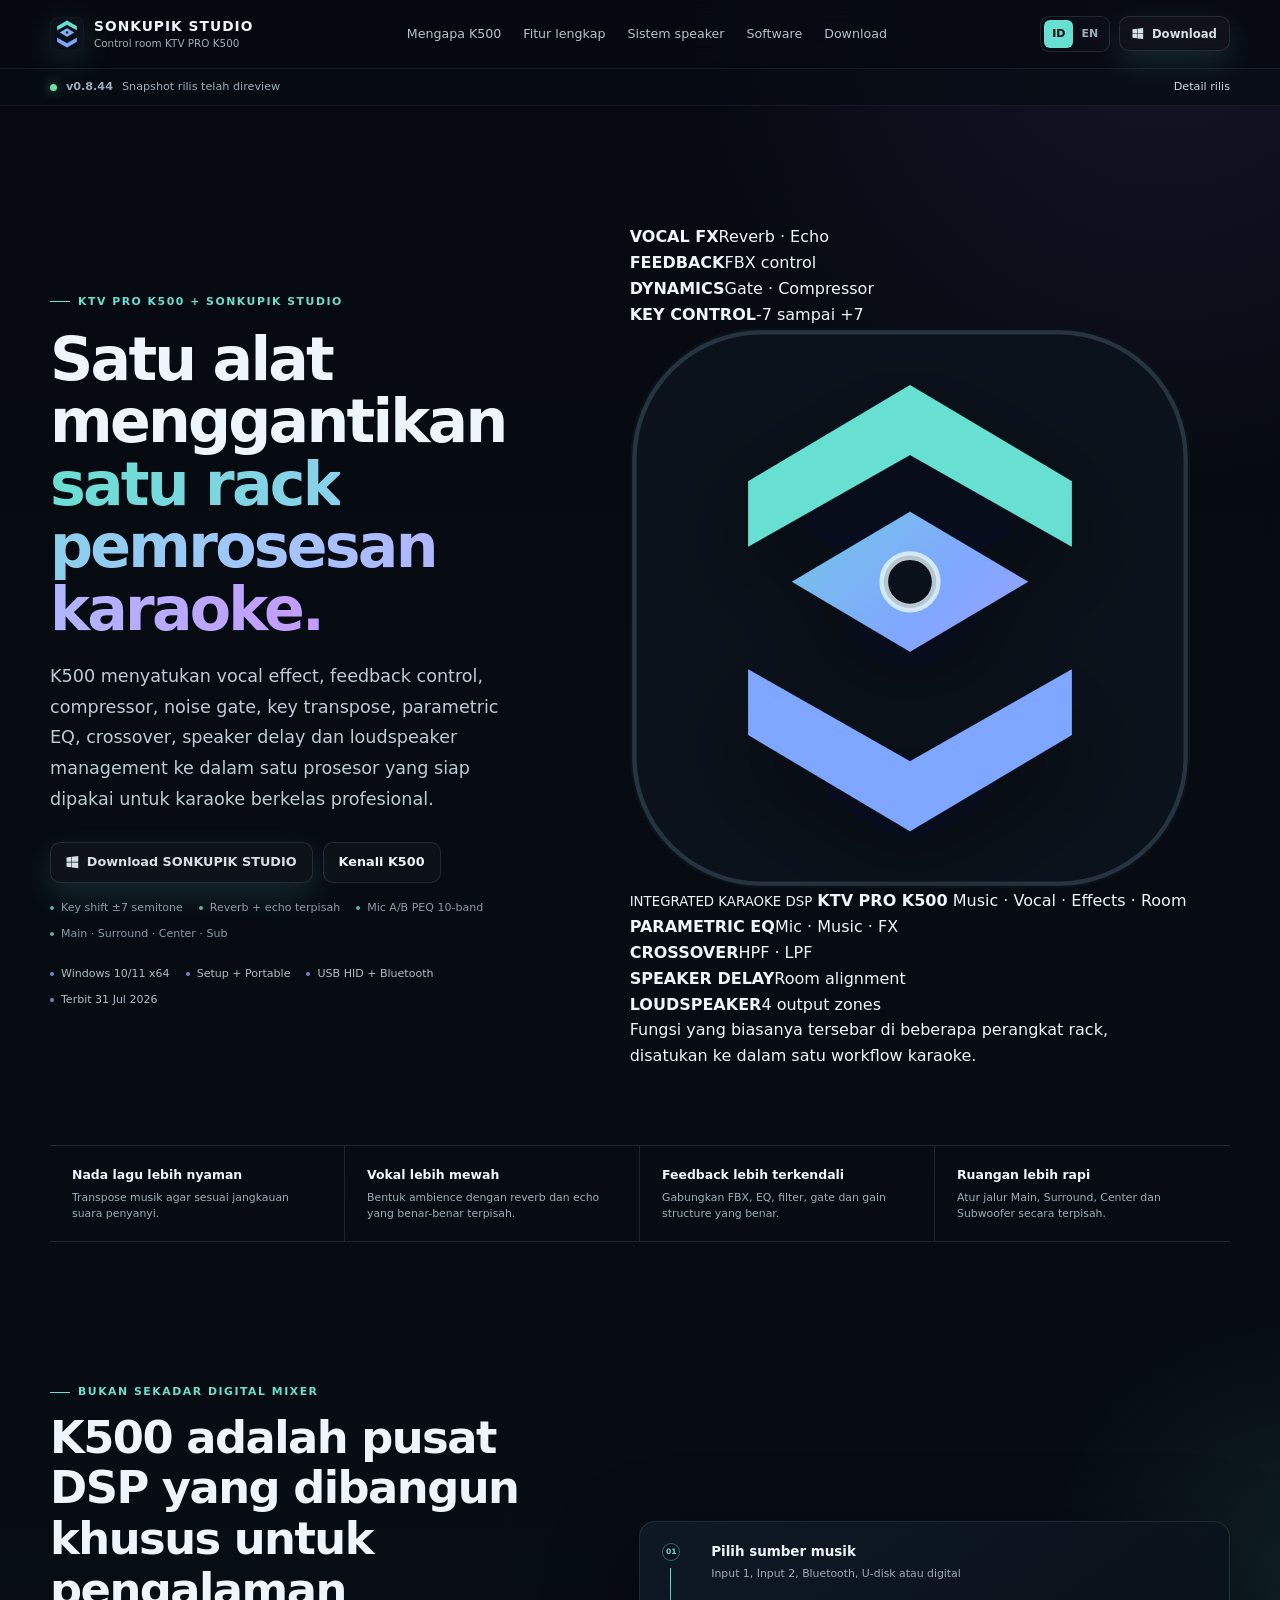
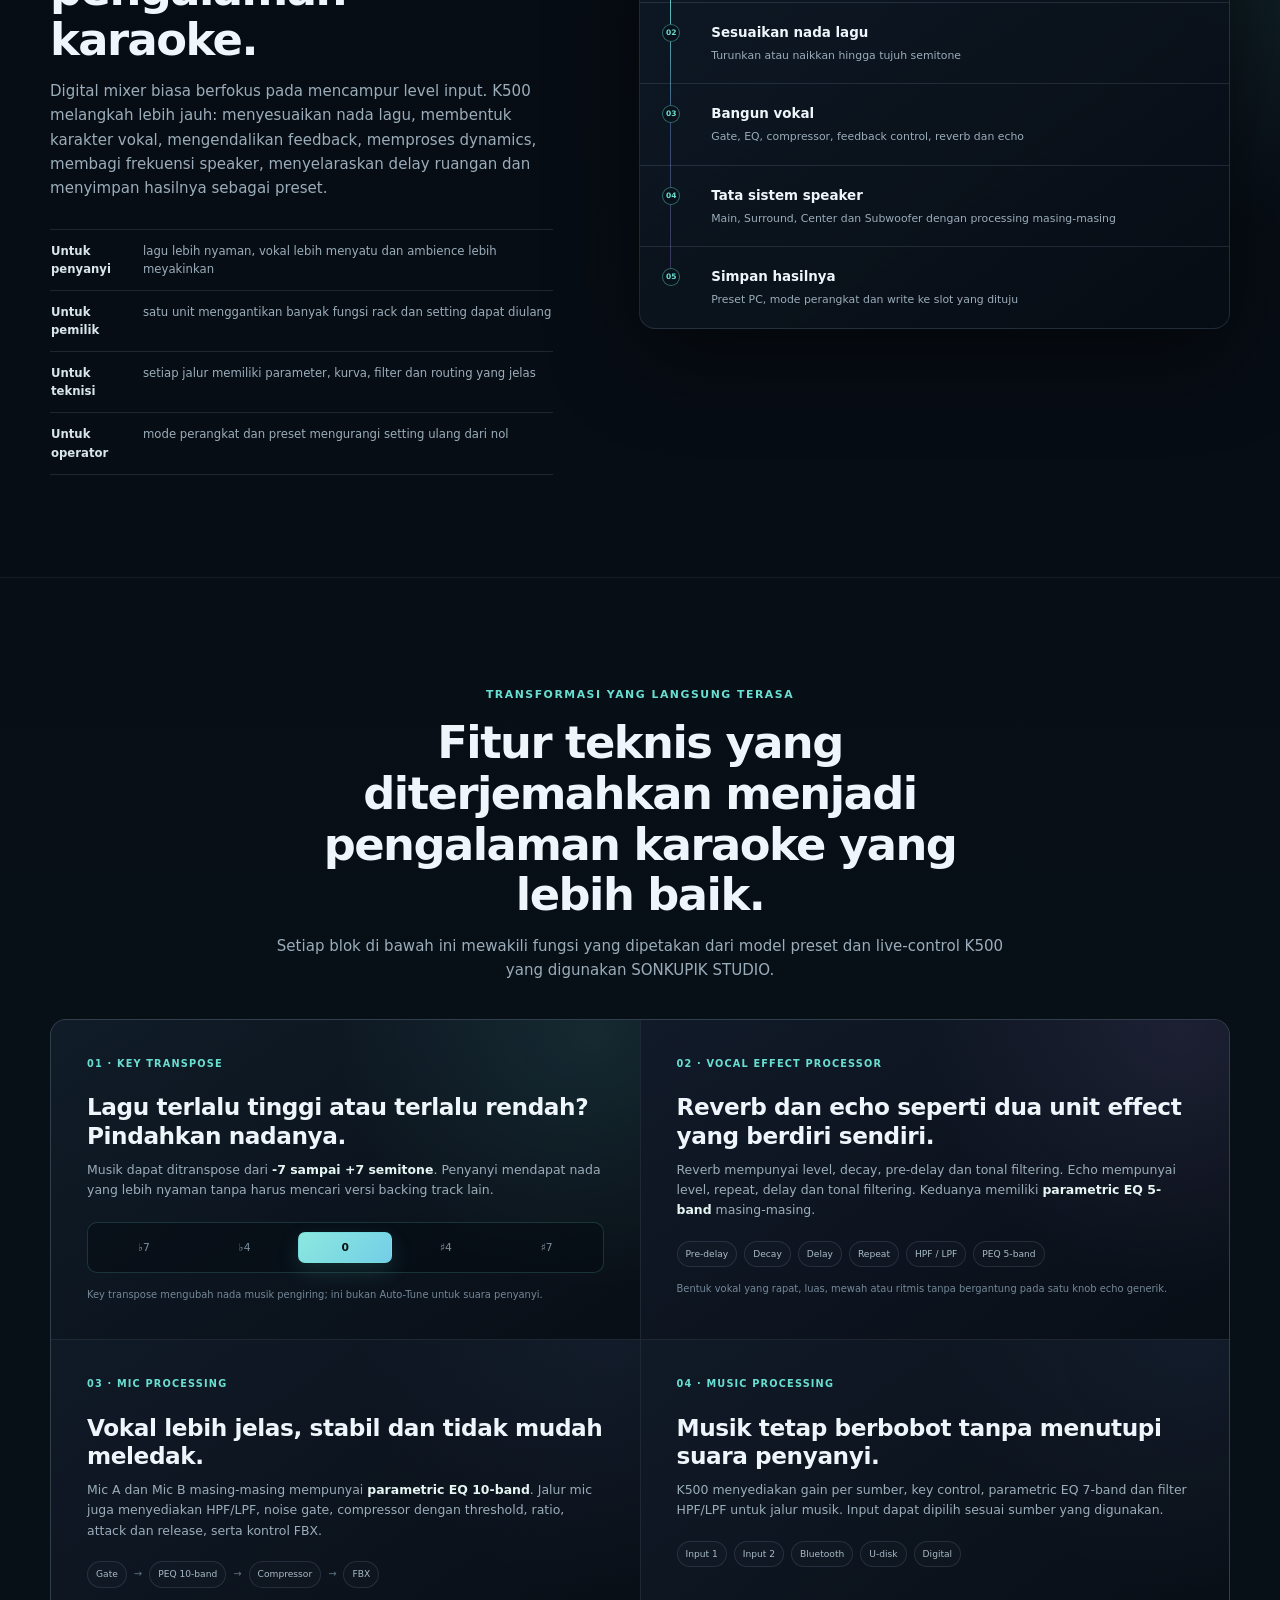
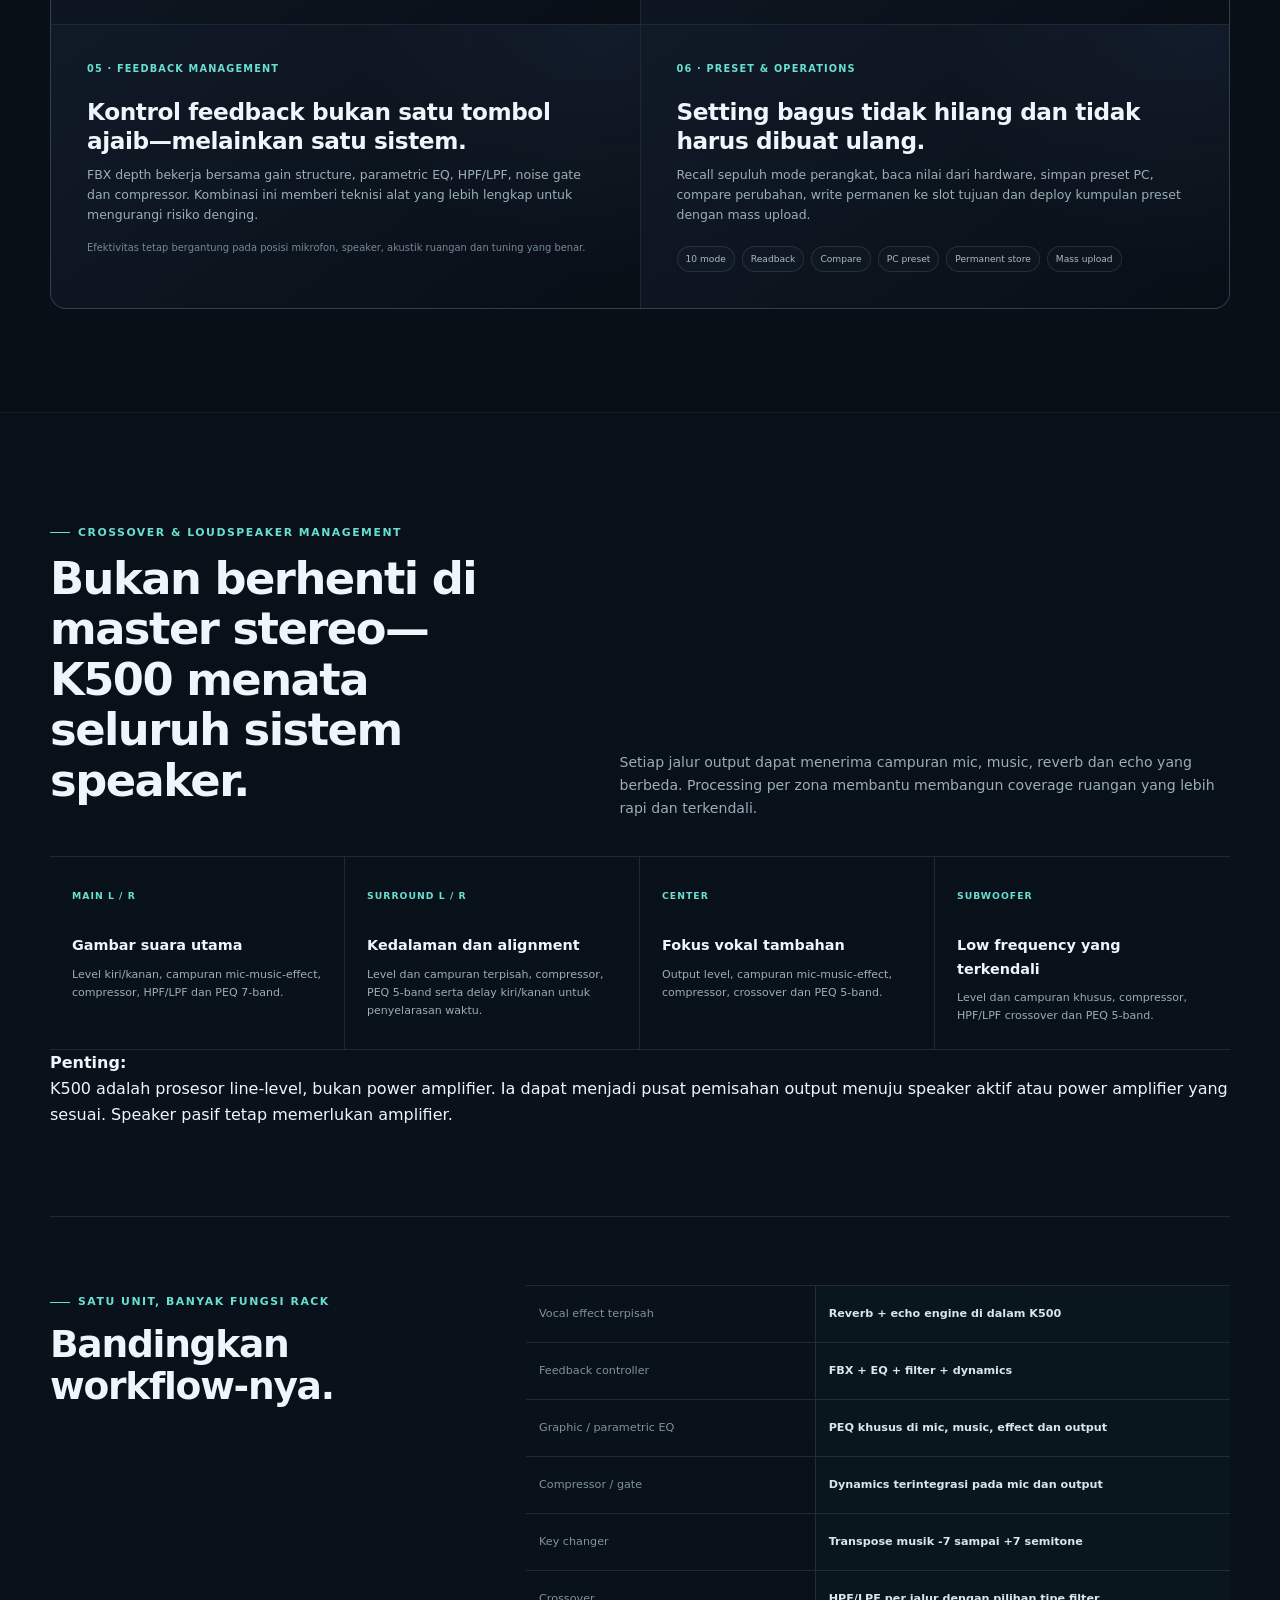
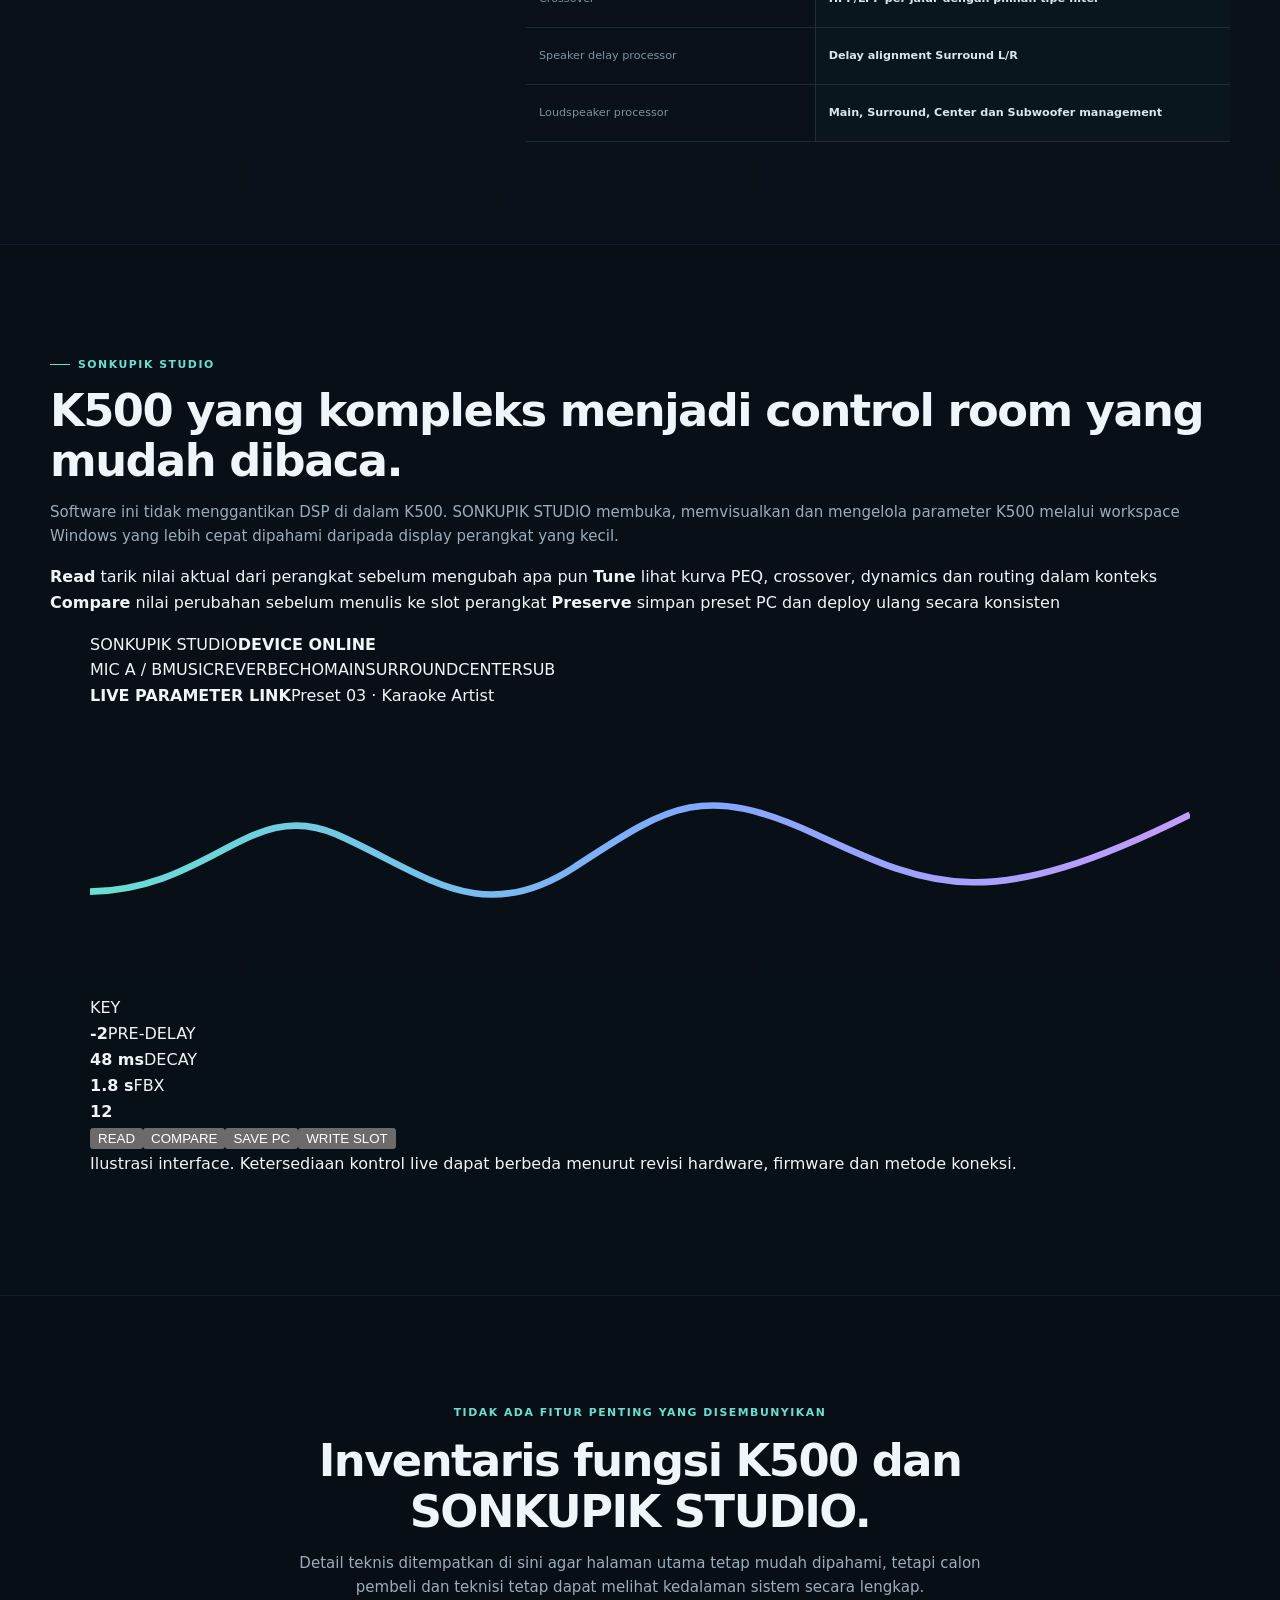
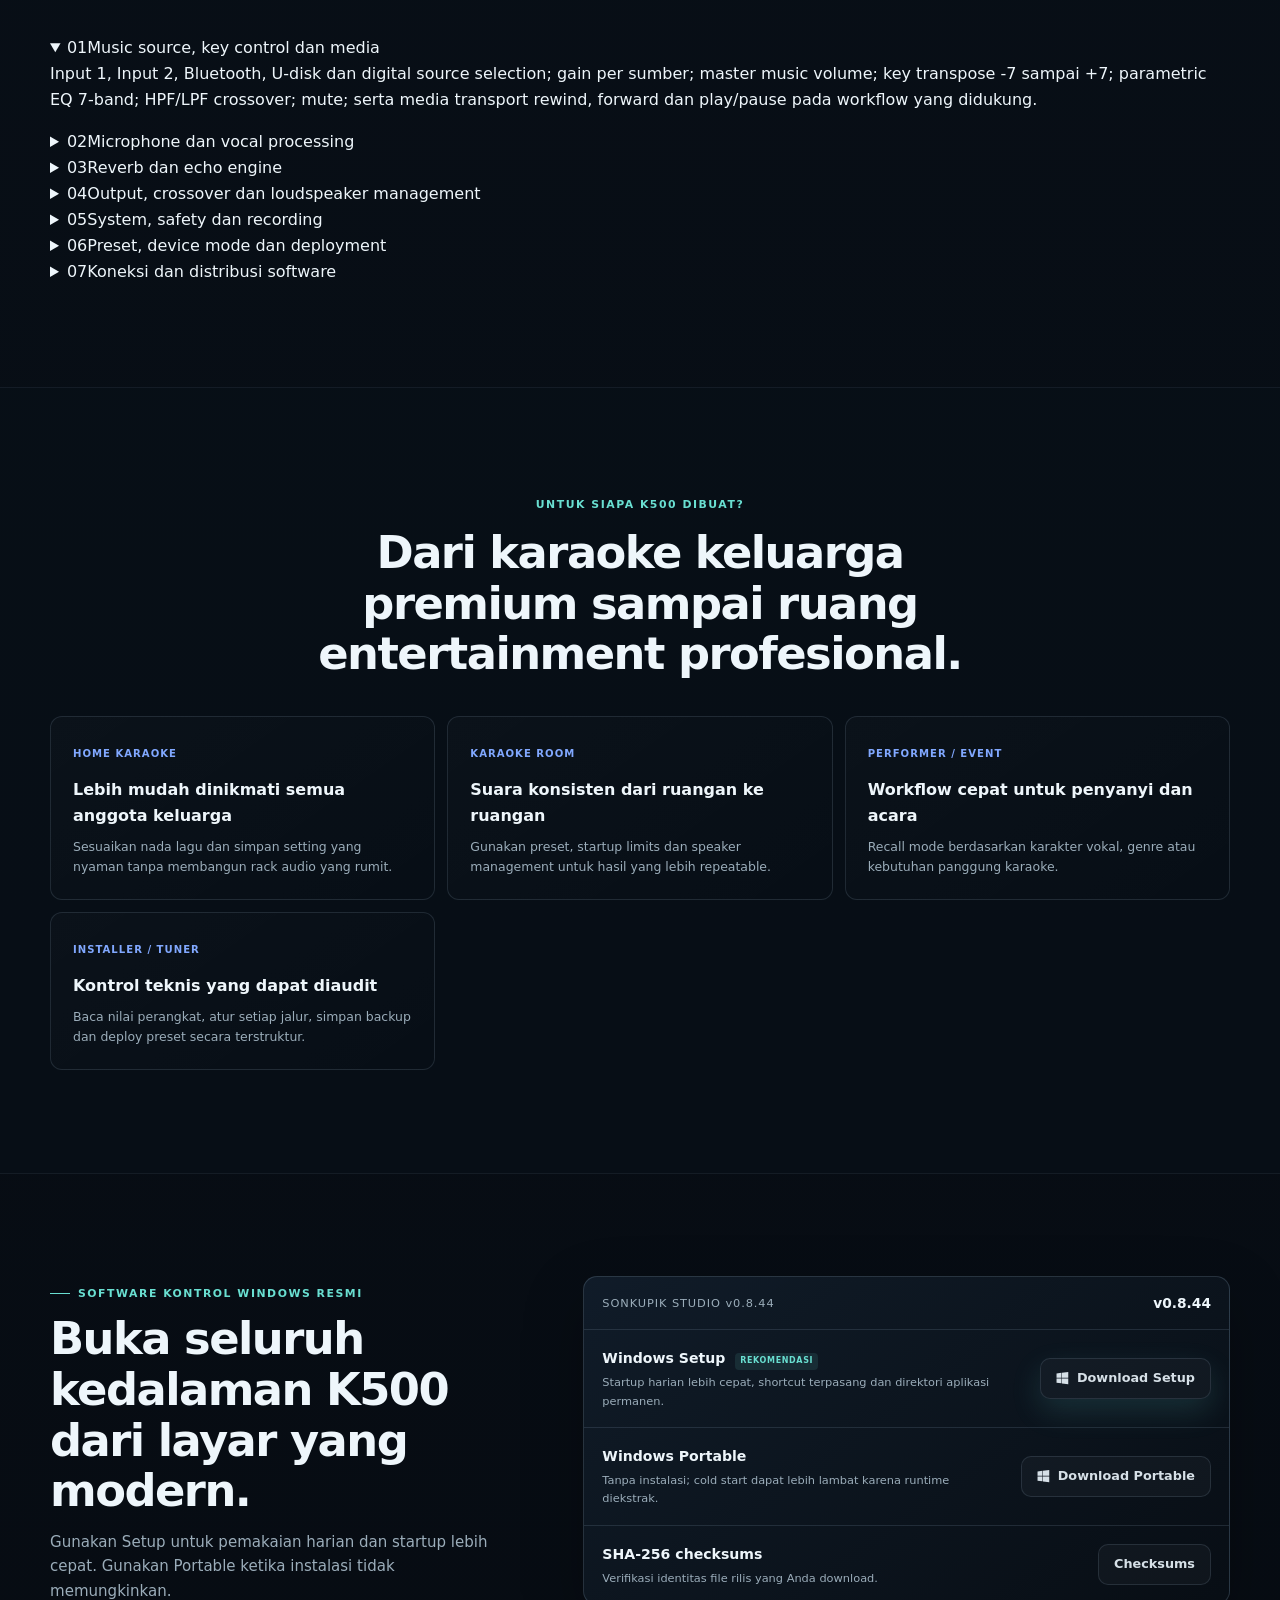
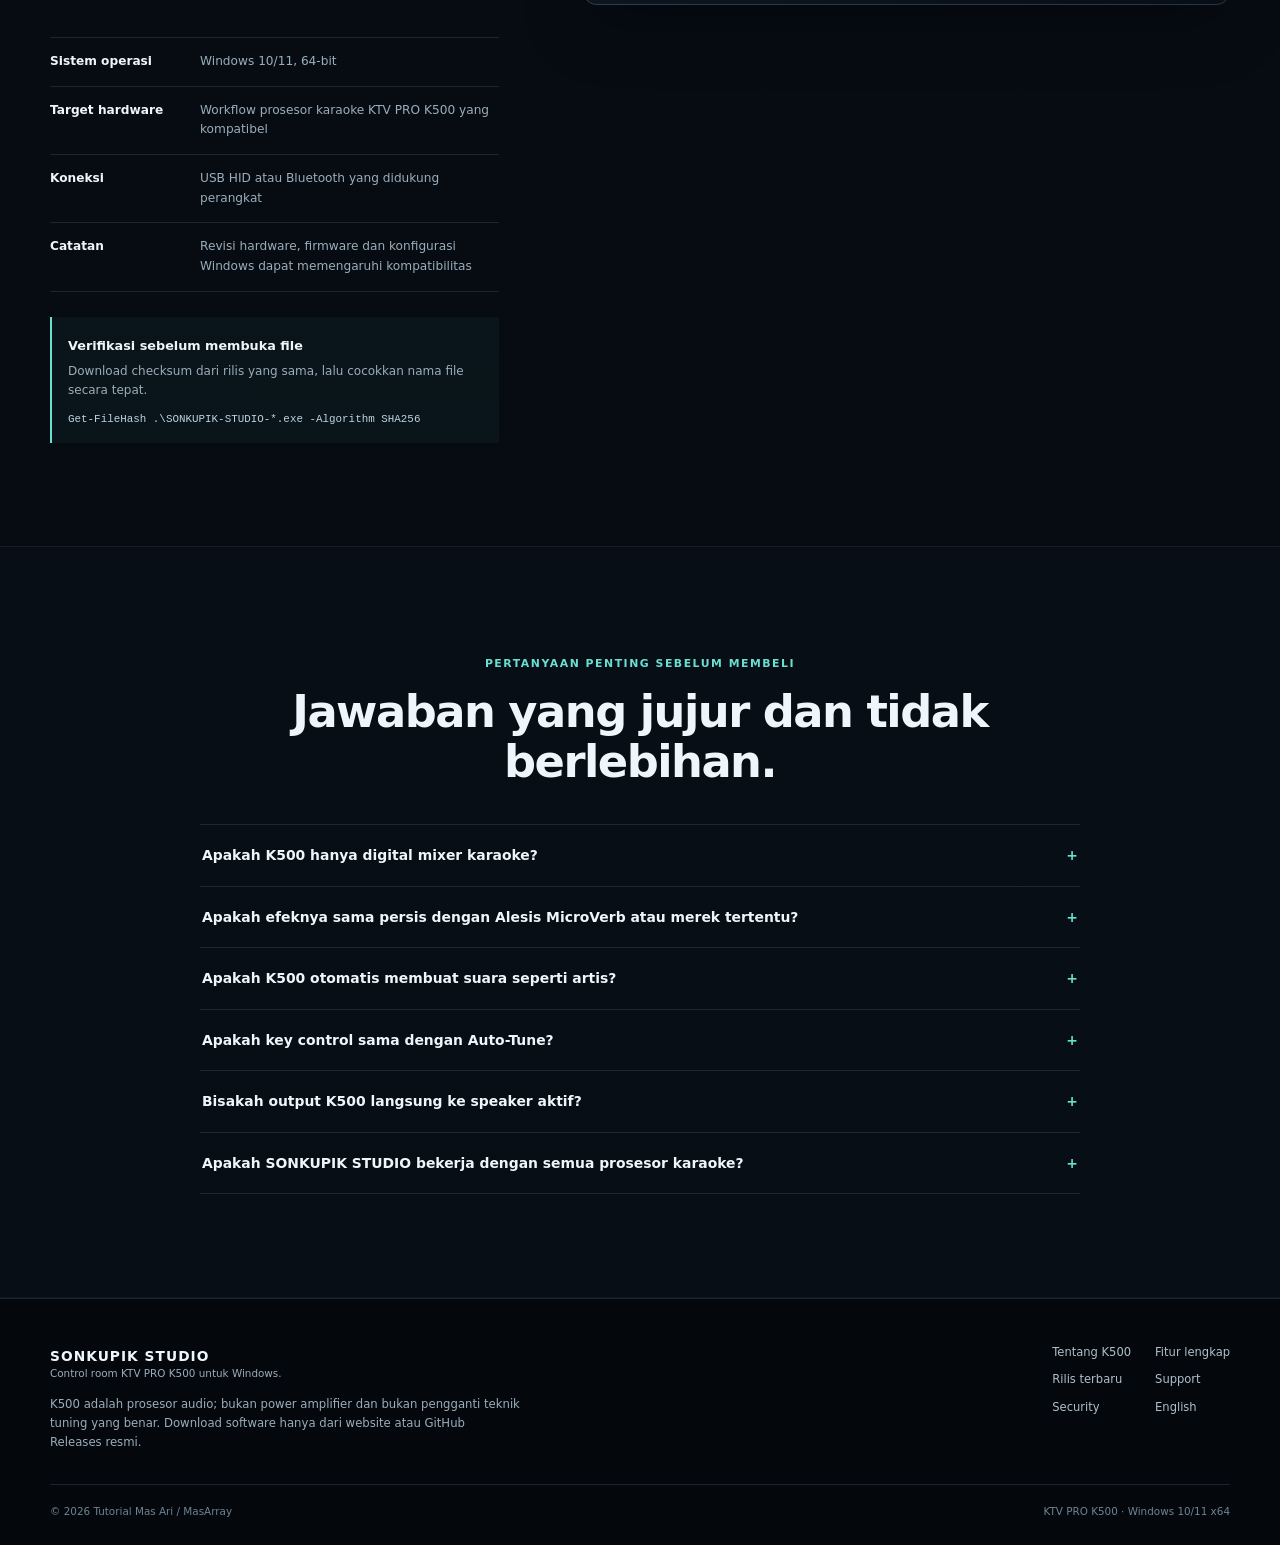
==== commit 9ec51f12: "Make Indonesian the primary K500 product landing page" ====
--- a/site/index.html
+++ b/site/index.html
@@ -1,101 +1,470 @@
 <!doctype html>
-<html lang="en">
+<html lang="id" data-site-root="./">
 <head>
   <meta charset="utf-8">
   <meta name="viewport" content="width=device-width,initial-scale=1">
-  <title>SONKUPIK STUDIO — KTV PRO K500 Karaoke DSP & Control</title>
-  <meta name="description" content="Discover KTV PRO K500 key control, studio-style vocal effects, feedback control, parametric EQ, multi-channel routing and official Windows software.">
+  <title>KTV PRO K500 — Prosesor Karaoke Lengkap + SONKUPIK STUDIO</title>
+  <meta name="description" content="KTV PRO K500 menyatukan vocal effect, anti-feedback, compressor, noise gate, key transpose, parametrik EQ, crossover dan loudspeaker management dalam satu alat karaoke.">
   <meta name="robots" content="index,follow,max-image-preview:large,max-snippet:-1,max-video-preview:-1">
   <meta name="author" content="Tutorial Mas Ari / MasArray">
   <meta name="theme-color" content="#060a10">
   <meta name="color-scheme" content="dark">
   <meta name="referrer" content="strict-origin-when-cross-origin">
   <link rel="canonical" href="https://masarray.github.io/sonkupik-studio/">
-  <link rel="alternate" hreflang="en" href="https://masarray.github.io/sonkupik-studio/">
-  <link rel="alternate" hreflang="id" href="https://masarray.github.io/sonkupik-studio/id/">
+  <link rel="alternate" hreflang="id" href="https://masarray.github.io/sonkupik-studio/">
+  <link rel="alternate" hreflang="en" href="https://masarray.github.io/sonkupik-studio/en/">
   <link rel="alternate" hreflang="x-default" href="https://masarray.github.io/sonkupik-studio/">
   <link rel="sitemap" type="application/xml" href="https://masarray.github.io/sonkupik-studio/sitemap.xml">
-  <meta property="og:title" content="KTV PRO K500 — More Than a Digital Karaoke Mixer">
-  <meta property="og:description" content="Key control, studio-style vocal effects, parametric EQ, feedback control, multi-channel routing and a modern Windows control room.">
+  <meta property="og:title" content="KTV PRO K500 — Satu Alat Menggantikan Satu Rack Karaoke">
+  <meta property="og:description" content="Vocal effect, feedback control, compressor, key transpose, parametric EQ, crossover dan speaker management—terintegrasi dalam satu prosesor karaoke.">
   <meta property="og:type" content="website">
   <meta property="og:url" content="https://masarray.github.io/sonkupik-studio/">
   <meta property="og:site_name" content="SONKUPIK STUDIO">
   <meta property="og:image" content="https://masarray.github.io/sonkupik-studio/assets/sonkupik-studio-preview.svg">
-  <meta property="og:locale" content="en_US">
-  <meta property="og:locale:alternate" content="id_ID">
+  <meta property="og:locale" content="id_ID">
+  <meta property="og:locale:alternate" content="en_US">
   <meta name="twitter:card" content="summary_large_image">
   <meta name="twitter:title" content="KTV PRO K500 + SONKUPIK STUDIO">
-  <meta name="twitter:description" content="A complete karaoke DSP workflow for comfortable singing, polished vocals and repeatable room tuning.">
+  <meta name="twitter:description" content="Satu pusat DSP karaoke untuk nada lagu, vokal, feedback, speaker dan preset.">
   <meta name="twitter:image" content="https://masarray.github.io/sonkupik-studio/assets/sonkupik-studio-preview.svg">
   <link rel="icon" href="assets/sonkupik-mark.svg" type="image/svg+xml">
   <link rel="manifest" href="site.webmanifest">
   <link rel="stylesheet" href="styles.css">
   <link rel="stylesheet" href="product-features.css">
-  <script id="software-structured-data" type="application/ld+json">{"@context":"https://schema.org","@graph":[{"@type":"WebSite","@id":"https://masarray.github.io/sonkupik-studio/#website","url":"https://masarray.github.io/sonkupik-studio/","name":"SONKUPIK STUDIO","inLanguage":"en"},{"@type":"Organization","@id":"https://masarray.github.io/sonkupik-studio/#publisher","name":"MasArray","alternateName":"Tutorial Mas Ari","url":"https://github.com/masarray"},{"@type":"Product","@id":"https://masarray.github.io/sonkupik-studio/#k500","name":"KTV PRO K500","brand":{"@type":"Brand","name":"Recording Tech"},"category":"Digital karaoke audio processor","description":"A karaoke-focused DSP processor with music key control, dedicated vocal effects, parametric equalization, dynamics, multi-source input and multi-channel output routing.","isRelatedTo":{"@id":"https://masarray.github.io/sonkupik-studio/#software"}},{"@type":"SoftwareApplication","@id":"https://masarray.github.io/sonkupik-studio/#software","name":"SONKUPIK STUDIO","applicationCategory":"MultimediaApplication","applicationSubCategory":"KTV PRO K500 control and preset management software","operatingSystem":"Windows 10/11 64-bit","softwareVersion":"0.8.44","description":"Professional Windows control, tuning and preset-management software for compatible KTV PRO K500 karaoke processors.","url":"https://masarray.github.io/sonkupik-studio/","downloadUrl":"https://github.com/masarray/sonkupik-studio/releases/latest","releaseNotes":"https://github.com/masarray/sonkupik-studio/releases/latest","isAccessibleForFree":true,"inLanguage":["en","id"],"featureList":["Music key control from -7 to +7 semitones","Dedicated reverb with level, decay, pre-delay, filters and parametric EQ","Dedicated echo with level, repeat, delay, filters and parametric EQ","10-band parametric EQ for Mic A and Mic B","7-band parametric EQ for music and main output","Noise gate, compressor and FBX feedback-control depth","Main, surround, center and subwoofer output management","Multiple music inputs and source-specific gain","Device and PC preset management","Live USB HID and Bluetooth control"],"publisher":{"@id":"https://masarray.github.io/sonkupik-studio/#publisher"},"offers":{"@type":"Offer","price":"0","priceCurrency":"USD","availability":"https://schema.org/InStock","url":"https://github.com/masarray/sonkupik-studio/releases/latest"}}]}</script>
+  <script id="software-structured-data" type="application/ld+json">
+  {
+    "@context":"https://schema.org",
+    "@graph":[
+      {
+        "@type":"WebSite",
+        "@id":"https://masarray.github.io/sonkupik-studio/#website",
+        "url":"https://masarray.github.io/sonkupik-studio/",
+        "name":"SONKUPIK STUDIO",
+        "inLanguage":"id"
+      },
+      {
+        "@type":"Organization",
+        "@id":"https://masarray.github.io/sonkupik-studio/#publisher",
+        "name":"MasArray",
+        "alternateName":"Tutorial Mas Ari",
+        "url":"https://github.com/masarray"
+      },
+      {
+        "@type":"Product",
+        "@id":"https://masarray.github.io/sonkupik-studio/#k500",
+        "name":"KTV PRO K500",
+        "brand":{"@type":"Brand","name":"Recording Tech"},
+        "category":"Prosesor audio digital khusus karaoke",
+        "description":"Prosesor karaoke terintegrasi dengan key transpose musik, reverb dan echo terpisah, feedback control, noise gate, compressor, parametric EQ, crossover dan loudspeaker management multi-output.",
+        "isRelatedTo":{"@id":"https://masarray.github.io/sonkupik-studio/#software"}
+      },
+      {
+        "@type":"SoftwareApplication",
+        "@id":"https://masarray.github.io/sonkupik-studio/#software",
+        "name":"SONKUPIK STUDIO",
+        "applicationCategory":"MultimediaApplication",
+        "applicationSubCategory":"Software kontrol dan manajemen preset KTV PRO K500",
+        "operatingSystem":"Windows 10/11 64-bit",
+        "softwareVersion":"0.8.44",
+        "description":"Control room Windows untuk membaca, mengatur, membandingkan dan menyimpan parameter prosesor karaoke KTV PRO K500 yang kompatibel.",
+        "url":"https://masarray.github.io/sonkupik-studio/",
+        "downloadUrl":"https://github.com/masarray/sonkupik-studio/releases/latest",
+        "releaseNotes":"https://github.com/masarray/sonkupik-studio/releases/latest",
+        "isAccessibleForFree":true,
+        "inLanguage":["id","en"],
+        "featureList":[
+          "Key transpose musik -7 sampai +7 semitone",
+          "Reverb terpisah dengan level decay pre-delay filter dan PEQ",
+          "Echo terpisah dengan level repeat delay filter dan PEQ",
+          "Parametric EQ 10-band untuk Mic A dan Mic B",
+          "Parametric EQ untuk musik efek dan seluruh jalur output",
+          "Noise gate compressor dan FBX feedback-control depth",
+          "HPF LPF crossover dan pilihan tipe filter",
+          "Main Surround Center dan Subwoofer output management",
+          "Delay alignment kiri dan kanan untuk surround",
+          "Multi-source music routing dengan gain per sumber",
+          "Sepuluh mode atau slot perangkat",
+          "Preset PC mass upload readback compare dan permanent store",
+          "Live control melalui USB HID dan Bluetooth"
+        ],
+        "publisher":{"@id":"https://masarray.github.io/sonkupik-studio/#publisher"},
+        "offers":{
+          "@type":"Offer",
+          "price":"0",
+          "priceCurrency":"USD",
+          "availability":"https://schema.org/InStock",
+          "url":"https://github.com/masarray/sonkupik-studio/releases/latest"
+        }
+      }
+    ]
+  }
+  </script>
   <script src="app.js" defer></script>
 </head>
 <body>
-<a class="skip-link" href="#main">Skip to main content</a>
-<header class="site-header"><div class="container nav-shell">
-  <a class="brand" href="./" aria-label="SONKUPIK STUDIO home"><img class="brand-mark" src="assets/sonkupik-mark.svg" width="34" height="34" alt=""><span class="brand-copy"><strong>SONKUPIK STUDIO</strong><small>KTV PRO K500 control room</small></span></a>
-  <nav class="desktop-nav" aria-label="Main navigation"><a href="#k500">What is K500?</a><a href="#sound">Sound features</a><a href="#control">Room control</a><a href="#workflow">Workflow</a><a href="#download">Download</a></nav>
-  <div class="nav-actions"><div class="lang-switch" aria-label="Language"><a href="id/" lang="id">ID</a><a href="./" lang="en" aria-current="page">EN</a></div><a class="button primary compact" data-download="setup" href="https://github.com/masarray/sonkupik-studio/releases/latest">Download</a></div>
-</div></header>
-<div class="release-strip" role="status" aria-live="polite"><div class="container release-strip-inner"><span class="status-dot" aria-hidden="true"></span><strong data-release-version>v0.8.44</strong><span data-release-status>Checking the official distribution…</span><a data-release-link href="https://github.com/masarray/sonkupik-studio/releases/latest">Release details</a></div></div>
+<a class="skip-link" href="#main">Lewati ke konten utama</a>
+
+<header class="site-header">
+  <div class="container nav-shell">
+    <a class="brand" href="./" aria-label="Beranda SONKUPIK STUDIO">
+      <img class="brand-mark" src="assets/sonkupik-mark.svg" width="34" height="34" alt="">
+      <span class="brand-copy"><strong>SONKUPIK STUDIO</strong><small>Control room KTV PRO K500</small></span>
+    </a>
+    <nav class="desktop-nav" aria-label="Navigasi utama">
+      <a href="#mengapa">Mengapa K500</a>
+      <a href="#fitur">Fitur lengkap</a>
+      <a href="#speaker">Sistem speaker</a>
+      <a href="#software">Software</a>
+      <a href="#download">Download</a>
+    </nav>
+    <div class="nav-actions">
+      <div class="lang-switch" aria-label="Bahasa">
+        <a href="./" lang="id" aria-current="page">ID</a>
+        <a href="en/" lang="en">EN</a>
+      </div>
+      <a class="button primary compact" data-download="setup" href="https://github.com/masarray/sonkupik-studio/releases/latest">Download</a>
+    </div>
+  </div>
+</header>
+
+<div class="release-strip" role="status" aria-live="polite">
+  <div class="container release-strip-inner">
+    <span class="status-dot" aria-hidden="true"></span>
+    <strong data-release-version>v0.8.44</strong>
+    <span data-release-status>Memeriksa distribusi resmi…</span>
+    <a data-release-link href="https://github.com/masarray/sonkupik-studio/releases/latest">Detail rilis</a>
+  </div>
+</div>
+
 <main id="main">
-<section class="hero"><div class="container hero-grid">
-  <div class="hero-copy"><span class="eyebrow">KTV PRO K500 + SONKUPIK STUDIO</span><h1>More than a digital mixer. <span>A complete karaoke sound processor.</span></h1><p class="hero-lead">Move the song into a comfortable key, give the voice polished space, control feedback, shape every signal path and route the room from one karaoke-focused DSP platform—then reveal its full depth through a modern Windows control room.</p><div class="hero-actions"><a class="button primary" data-download="setup" href="https://github.com/masarray/sonkupik-studio/releases/latest">Download Setup for Windows</a><a class="button secondary" href="#k500">Discover K500</a></div><p class="micro-trust"><span>Key shift ±7 semitones</span><span>Dedicated reverb + echo</span><span>Mic A/B parametric EQ</span><span>Multi-channel room routing</span></p><div class="release-meta"><span>32-bit DSP platform</span><span>24-bit / 48 kHz conversion</span><span>Windows 10/11 x64</span><span data-release-date>Latest public release</span></div></div>
-  <figure class="product-visual"><div class="visual-halo" aria-hidden="true"></div><div class="floating-chip chip-one"><strong>Key control ±7</strong><span>Move the music into a more comfortable singing range</span></div><div class="floating-chip chip-two"><strong>Dual vocal FX</strong><span>Shape reverb and echo as separate professional-style engines</span></div><div class="studio-window">
-    <div class="window-bar"><div class="window-brand"><img src="assets/sonkupik-mark.svg" alt=""><span>SONKUPIK STUDIO</span></div><div class="session-meta"><span>K500 ENGINEERING SESSION</span><b>ONLINE</b></div></div>
-    <div class="device-bar"><span><i class="online-dot"></i>DEVICE CONNECTED</span><strong>K500 · LIVE PRESET 03 · KARAOKE ARTIST</strong><em>USB HID</em><button type="button">READ DEVICE</button></div>
-    <div class="studio-body"><aside class="studio-sidebar"><div class="side-label">Signal chain</div><div class="side-row active"><i></i>Music Input<b>LIVE</b></div><div class="side-row"><i></i>Microphone<b>A / B</b></div><div class="side-row"><i></i>Reverb + Echo<b>2 FX</b></div><div class="side-row"><i></i>Main / Surround<b>ROOM</b></div><div class="side-row"><i></i>Center / Sub<b>ZONE</b></div><div class="side-label lower">Preset workspace</div><div class="side-row active"><i></i>Karaoke Artist<b>PC</b></div></aside><div class="studio-main">
-      <div class="panel-head"><span>MUSIC KEY · VOCAL FX · PARAMETRIC EQ</span><strong>LIVE PARAMETER LINK</strong></div>
-      <div class="meter-row"><div class="meter"><b>KEY</b><span style="--level:58%"></span><em>-2</em></div><div class="meter"><b>REV</b><span style="--level:68%"></span><em>42</em></div><div class="meter"><b>ECHO</b><span style="--level:54%"></span><em>31</em></div><div class="meter"><b>FBX</b><span style="--level:72%"></span><em>12</em></div></div>
-      <div class="eq-panel"><div class="eq-grid"></div><svg viewBox="0 0 600 210" preserveAspectRatio="none" aria-hidden="true"><defs><linearGradient id="eqg" x1="0" x2="1"><stop stop-color="#69dfd1"/><stop offset=".55" stop-color="#81a8ff"/><stop offset="1" stop-color="#c49bff"/></linearGradient></defs><path d="M0 124 C58 122 80 80 122 94 S178 142 225 116 S280 76 332 94 S400 134 448 105 S514 72 600 90" fill="none" stroke="url(#eqg)" stroke-width="3"/><path d="M0 124 C58 122 80 80 122 94 S178 142 225 116 S280 76 332 94 S400 134 448 105 S514 72 600 90 L600 210 L0 210Z" fill="url(#eqg)" opacity=".08"/><g fill="#091019" stroke="#8de5db" stroke-width="3"><circle cx="122" cy="94" r="6"/><circle cx="225" cy="116" r="6"/><circle cx="332" cy="94" r="6"/><circle cx="448" cy="105" r="6"/></g></svg></div>
-      <div class="control-row"><div class="control"><span class="knob"></span><b>Pitch</b><small>-2 semitone</small></div><div class="control"><span class="knob"></span><b>Pre-delay</b><small>48 ms</small></div><div class="control"><span class="knob"></span><b>Decay</b><small>1.8 s</small></div><div class="control"><span class="knob"></span><b>Repeat</b><small>28%</small></div><div class="control"><span class="knob"></span><b>Mic EQ</b><small>10 bands</small></div></div>
-      <div class="action-bar"><span>Read the processor, tune with context, then save the result</span><button type="button">COMPARE</button><button type="button">SAVE TO PC</button><button class="accent" type="button">WRITE PRESET</button></div>
-    </div></div>
-  </div><figcaption>Interface illustration based on controls mapped by SONKUPIK STUDIO. Availability can vary by hardware and firmware revision.</figcaption></figure>
-</div></section>
-
-<section class="trust-band" aria-label="K500 highlights"><div class="container trust-grid"><div class="trust-item"><strong>Sing in a friendlier key</strong><span>Transpose the music from -7 to +7 semitones without changing the singer.</span></div><div class="trust-item"><strong>Build premium vocal space</strong><span>Separate reverb and echo engines provide far more control than one effect knob.</span></div><div class="trust-item"><strong>Shape voice and music precisely</strong><span>Parametric EQ, filters, gate, compressor and feedback-control depth.</span></div><div class="trust-item"><strong>Tune the whole room</strong><span>Manage main, surround, center and subwoofer paths as one system.</span></div></div></section>
-
-<section id="k500" class="section product-intro"><div class="container product-intro-grid">
-  <div><span class="eyebrow">What is KTV PRO K500?</span><h2>A karaoke processor built around the singer—not a general-purpose mixer with echo added.</h2><p class="section-lead">K500 sits between your music sources, microphones and speaker system. Its DSP handles the functions that make karaoke easier and more enjoyable: music key control, vocal ambience, feedback management, tonal correction, dynamics, crossover and room output distribution.</p><div class="product-facts"><span><b>Music</b> analog, Bluetooth, U-disk/USB and digital source workflows</span><span><b>Voice</b> multiple microphone inputs grouped into Mic A and Mic B processing</span><span><b>Room</b> main, surround, center and subwoofer output management</span><span><b>Control</b> hardware operation plus compatible PC and Bluetooth workflows</span></div></div>
-  <div class="signal-story" aria-label="K500 signal journey"><div><i>01</i><strong>Choose the source</strong><span>TV, player, Bluetooth, USB or digital audio</span></div><div><i>02</i><strong>Match the song key</strong><span>Move accompaniment up or down for the singer</span></div><div><i>03</i><strong>Polish the vocal</strong><span>EQ, dynamics, feedback control, reverb and echo</span></div><div><i>04</i><strong>Build the room</strong><span>Balance each output and save a repeatable preset</span></div></div>
-</div></section>
-
-<section id="sound" class="section alt"><div class="container">
-  <div class="section-heading centered"><span class="eyebrow">Karaoke-specific sound features</span><h2>Functions that change the singing experience—not only the meter levels.</h2><p class="section-lead">The controls below are mapped in the K500 preset and live-control model used by SONKUPIK STUDIO.</p></div>
-  <div class="consumer-feature-grid">
-    <article class="consumer-feature feature-key"><span class="feature-kicker">01 · MUSIC KEY</span><h3>Lower or raise the song to fit the singer</h3><p>The accompaniment can be shifted from <strong>-7 to +7 semitones</strong>. A song that feels too high or too low becomes easier to perform without searching for another backing track.</p><div class="key-tape" aria-label="Key range"><span>♭7</span><span>♭4</span><b>0</b><span>♯4</span><span>♯7</span></div><small>This is music transposition, not automatic vocal Auto-Tune.</small></article>
-    <article class="consumer-feature feature-fx"><span class="feature-kicker">02 · VOCAL SPACE</span><h3>Studio-style reverb and echo, tuned separately</h3><p>Reverb includes level, decay, pre-delay and tone filtering. Echo includes level, repeat, delay and tone filtering. Both also have dedicated parametric EQ sections.</p><div class="fx-pills"><span>Pre-delay</span><span>Decay</span><span>Delay</span><span>Repeat</span><span>HPF / LPF</span><span>5-band PEQ</span></div><small>The result can be tight and intimate, wide and luxurious, or rhythmic—without relying on one generic echo knob.</small></article>
-    <article class="consumer-feature"><span class="feature-kicker">03 · VOCAL CONTROL</span><h3>Make microphones clearer, steadier and safer</h3><p>Mic A and Mic B each have <strong>10-band parametric EQ</strong>. The microphone path also includes HPF/LPF, noise gate, compressor and shared FBX depth for feedback-control tuning.</p><div class="mini-chain"><span>Gate</span><i>→</i><span>10-band PEQ</span><i>→</i><span>Compressor</span><i>→</i><span>FBX</span></div></article>
-    <article class="consumer-feature"><span class="feature-kicker">04 · MUSIC CONTROL</span><h3>Give backing tracks weight without covering the voice</h3><p>Music has source-specific gain, key control, 7-band parametric EQ, HPF/LPF and fast Bass, Mid, Mid Frequency and Treble controls.</p><div class="source-list"><span>Input 1</span><span>Input 2</span><span>Bluetooth</span><span>U-disk</span><span>Digital</span></div></article>
-  </div>
-</div></section>
-
-<section id="control" class="section"><div class="container">
-  <div class="split-heading"><div class="section-heading"><span class="eyebrow">Whole-room DSP</span><h2>Control what reaches every speaker zone.</h2></div><p>K500 is designed beyond a stereo master output. It exposes dedicated paths for Main L/R, Surround L/R, Center and Subwoofer, with channel-specific processing and routing.</p></div>
-  <div class="room-routing">
-    <article><span>MAIN L / R</span><h3>Primary listening image</h3><p>Independent left/right level, mic, music, reverb and echo mix, compressor and 7-band PEQ.</p></article>
-    <article><span>SURROUND L / R</span><h3>Room depth and timing</h3><p>Independent level and mix, compressor, 5-band PEQ and separate left/right delay alignment.</p></article>
-    <article><span>CENTER</span><h3>Focused vocal support</h3><p>Dedicated output level, mic/music/effect balance, compressor and 5-band PEQ.</p></article>
-    <article><span>SUBWOOFER</span><h3>Controlled low-frequency impact</h3><p>Dedicated mix and level, compressor, HPF/LPF crossover control and 5-band PEQ.</p></article>
-  </div>
-  <div class="beyond-mixer"><div><span class="eyebrow">Beyond a normal digital mixer</span><h2>One system for performance, room tuning and repeatable operation.</h2></div><div class="comparison-grid"><span>Typical mixer task</span><strong>K500 karaoke workflow</strong><span>Balance input volume</span><strong>Balance + transpose the song key</strong><span>Add a general effect</span><strong>Separate reverb and echo with detailed timing and tone</strong><span>Basic channel EQ</span><strong>Dedicated PEQ across microphones, music, effects and outputs</strong><span>Stereo master output</span><strong>Multi-channel room and subwoofer routing</strong><span>Manual recall</span><strong>Device slots, PC presets and mass deployment</strong></div></div>
-</div></section>
-
-<section id="capabilities" class="section alt"><div class="container"><div class="section-heading centered"><span class="eyebrow">The technical foundation</span><h2>Serious DSP underneath an approachable karaoke workflow.</h2></div><div class="technical-foundation"><article><b>32-bit</b><span>high-performance DSP platform</span></article><article><b>24-bit / 48 kHz</b><span>digital audio conversion and sampling</span></article><article><b>10 + 10 bands</b><span>parametric EQ for Mic A and Mic B</span></article><article><b>7 bands</b><span>parametric EQ for music and main output</span></article><article><b>5 bands</b><span>PEQ for surround, center, sub, reverb and echo</span></article><article><b>2 engines</b><span>independent reverb and echo processing</span></article></div></div></section>
-
-<section id="workflow" class="section"><div class="container"><div class="section-heading centered"><span class="eyebrow">SONKUPIK STUDIO workflow</span><h2>Connect. Read. Tune. Compare. Save.</h2><p class="section-lead">The software turns K500's deep parameter set into a visible and repeatable workflow.</p></div><div class="workflow"><article><span class="workflow-index">01</span><h3>Connect</h3><p>Use the supported USB HID or Bluetooth path and confirm the live device state.</p></article><article><span class="workflow-index">02</span><h3>Read</h3><p>Start from the values currently stored in the processor instead of guessing.</p></article><article><span class="workflow-index">03</span><h3>Tune</h3><p>Adjust music, microphones, effects, dynamics, EQ and room outputs with full context.</p></article><article><span class="workflow-index">04</span><h3>Preserve</h3><p>Compare, save a PC copy and write only to the intended device preset slot.</p></article></div></div></section>
-
-<section class="section alt"><div class="container"><div class="section-heading"><span class="eyebrow">Operational features</span><h2>Built for daily karaoke use, not only one-time tuning.</h2></div><div class="operations-grid"><article><h3>Safe startup limits</h3><p>Control initial and maximum music or microphone levels so the system starts more predictably.</p></article><article><h3>Preset library</h3><p>Keep factory starting points separate from user-owned presets and recall them by room, performer or event.</p></article><article><h3>Mass preset upload</h3><p>Prepare a complete slot set and deploy it deliberately instead of loading presets one by one.</p></article><article><h3>Recording level control</h3><p>Manage U-disk and USB recording level fields where supported by the hardware workflow.</p></article></div></div></section>
-
-<section id="download" class="section"><div class="container download-shell"><div><span class="eyebrow">Official Windows control software</span><h2>Unlock the K500 from a modern screen.</h2><p class="section-lead">Setup is recommended for normal daily use and faster startup. Portable is useful when installation is not possible.</p><div class="compat-table"><div class="compat-row"><strong>Operating system</strong><span>Windows 10/11, 64-bit</span></div><div class="compat-row"><strong>Target hardware</strong><span>Compatible KTV PRO K500-family workflows</span></div><div class="compat-row"><strong>Connection</strong><span>Supported USB HID or Bluetooth path, depending on device</span></div><div class="compat-row"><strong>Distribution</strong><span>Official Setup, Portable and SHA-256 files</span></div></div><div class="verify-box"><strong>Verify before opening</strong><p>Download the checksum file from the same release and compare the exact filename.</p><code>Get-FileHash .\SONKUPIK-STUDIO-*.exe -Algorithm SHA256</code></div></div><div class="release-panel"><div class="release-panel-head"><span data-release-name>SONKUPIK STUDIO</span><strong data-release-version>v0.8.44</strong></div><div class="download-option"><div><h3>Windows Setup <span class="tag">RECOMMENDED</span></h3><p>Fastest regular startup, installed shortcuts and a permanent application directory. <span data-setup-size></span></p></div><a class="button primary" data-download="setup" href="https://github.com/masarray/sonkupik-studio/releases/latest">Download Setup</a></div><div class="download-option"><div><h3>Windows Portable</h3><p>No installation required; slower cold start because the runtime is unpacked. <span data-portable-size></span></p></div><a class="button secondary" data-download="portable" href="https://github.com/masarray/sonkupik-studio/releases/latest">Download Portable</a></div><div class="download-option"><div><h3>SHA-256 checksums</h3><p>Verify the identity of the exact release asset you downloaded.</p></div><a class="button secondary" data-download="checksums" href="https://github.com/masarray/sonkupik-studio/releases/latest">Checksums</a></div></div></div></section>
-
-<section id="faq" class="section alt"><div class="container"><div class="section-heading centered"><span class="eyebrow">Product clarity</span><h2>Frequently asked questions</h2></div><div class="faq"><details><summary>Is the ±7 key control the same as Auto-Tune?</summary><p>No. It transposes the music accompaniment up or down to suit the singer's range. It does not automatically correct the pitch of the microphone voice.</p></details><details><summary>Why are the vocal effects described as professional-style?</summary><p>Because reverb and echo are separate engines with timing, amount, filtering and dedicated EQ controls—the same categories engineers use to build vocal ambience. No claim is made that K500 duplicates a specific premium brand, artist or studio chain.</p></details><details><summary>Will it work with every karaoke processor?</summary><p>No universal compatibility is implied. SONKUPIK STUDIO targets compatible KTV PRO K500-family workflows; device revision, firmware, connection method and Windows configuration can affect behavior.</p></details><details><summary>Which Windows package should I use?</summary><p>Use Setup for normal daily operation and faster startup. Use Portable when installation is not possible or a self-contained copy is required.</p></details><details><summary>Does the website upload audio or include tracking?</summary><p>The website does not process audio and contains no advertising or analytics code. It contacts GitHub only to resolve current official release information.</p></details></div></div></section>
+<section class="hero hero-convergence">
+  <div class="container hero-grid">
+    <div class="hero-copy">
+      <span class="eyebrow">KTV PRO K500 + SONKUPIK STUDIO</span>
+      <h1>Satu alat menggantikan <span>satu rack pemrosesan karaoke.</span></h1>
+      <p class="hero-lead">K500 menyatukan vocal effect, feedback control, compressor, noise gate, key transpose, parametric EQ, crossover, speaker delay dan loudspeaker management ke dalam satu prosesor yang siap dipakai untuk karaoke berkelas profesional.</p>
+      <div class="hero-actions">
+        <a class="button primary" data-download="setup" href="https://github.com/masarray/sonkupik-studio/releases/latest">Download SONKUPIK STUDIO</a>
+        <a class="button secondary" href="#mengapa">Kenali K500</a>
+      </div>
+      <p class="micro-trust">
+        <span>Key shift ±7 semitone</span>
+        <span>Reverb + echo terpisah</span>
+        <span>Mic A/B PEQ 10-band</span>
+        <span>Main · Surround · Center · Sub</span>
+      </p>
+      <div class="release-meta">
+        <span>Windows 10/11 x64</span>
+        <span>Setup + Portable</span>
+        <span>USB HID + Bluetooth</span>
+        <span data-release-date>Rilis publik terbaru</span>
+      </div>
+    </div>
+
+    <figure class="integrated-rack" aria-label="Fungsi beberapa perangkat audio yang disatukan ke dalam KTV PRO K500">
+      <div class="rack-grid">
+        <div class="rack-module"><b>VOCAL FX</b><span>Reverb · Echo</span></div>
+        <div class="rack-module"><b>FEEDBACK</b><span>FBX control</span></div>
+        <div class="rack-module"><b>DYNAMICS</b><span>Gate · Compressor</span></div>
+        <div class="rack-module"><b>KEY CONTROL</b><span>-7 sampai +7</span></div>
+        <div class="rack-core">
+          <img src="assets/sonkupik-mark.svg" alt="">
+          <small>INTEGRATED KARAOKE DSP</small>
+          <strong>KTV PRO K500</strong>
+          <span>Music · Vocal · Effects · Room</span>
+        </div>
+        <div class="rack-module"><b>PARAMETRIC EQ</b><span>Mic · Music · FX</span></div>
+        <div class="rack-module"><b>CROSSOVER</b><span>HPF · LPF</span></div>
+        <div class="rack-module"><b>SPEAKER DELAY</b><span>Room alignment</span></div>
+        <div class="rack-module"><b>LOUDSPEAKER</b><span>4 output zones</span></div>
+      </div>
+      <figcaption>Fungsi yang biasanya tersebar di beberapa perangkat rack, disatukan ke dalam satu workflow karaoke.</figcaption>
+    </figure>
+  </div>
+</section>
+
+<section class="trust-band" aria-label="Ringkasan nilai K500">
+  <div class="container trust-grid">
+    <div class="trust-item"><strong>Nada lagu lebih nyaman</strong><span>Transpose musik agar sesuai jangkauan suara penyanyi.</span></div>
+    <div class="trust-item"><strong>Vokal lebih mewah</strong><span>Bentuk ambience dengan reverb dan echo yang benar-benar terpisah.</span></div>
+    <div class="trust-item"><strong>Feedback lebih terkendali</strong><span>Gabungkan FBX, EQ, filter, gate dan gain structure yang benar.</span></div>
+    <div class="trust-item"><strong>Ruangan lebih rapi</strong><span>Atur jalur Main, Surround, Center dan Subwoofer secara terpisah.</span></div>
+  </div>
+</section>
+
+<section id="mengapa" class="section product-intro">
+  <div class="container product-intro-grid">
+    <div>
+      <span class="eyebrow">Bukan sekadar digital mixer</span>
+      <h2>K500 adalah pusat DSP yang dibangun khusus untuk pengalaman karaoke.</h2>
+      <p class="section-lead">Digital mixer biasa berfokus pada mencampur level input. K500 melangkah lebih jauh: menyesuaikan nada lagu, membentuk karakter vokal, mengendalikan feedback, memproses dynamics, membagi frekuensi speaker, menyelaraskan delay ruangan dan menyimpan hasilnya sebagai preset.</p>
+      <div class="product-facts">
+        <span><b>Untuk penyanyi</b> lagu lebih nyaman, vokal lebih menyatu dan ambience lebih meyakinkan</span>
+        <span><b>Untuk pemilik</b> satu unit menggantikan banyak fungsi rack dan setting dapat diulang</span>
+        <span><b>Untuk teknisi</b> setiap jalur memiliki parameter, kurva, filter dan routing yang jelas</span>
+        <span><b>Untuk operator</b> mode perangkat dan preset mengurangi setting ulang dari nol</span>
+      </div>
+    </div>
+    <div class="signal-story" aria-label="Perjalanan sinyal K500">
+      <div><i>01</i><strong>Pilih sumber musik</strong><span>Input 1, Input 2, Bluetooth, U-disk atau digital</span></div>
+      <div><i>02</i><strong>Sesuaikan nada lagu</strong><span>Turunkan atau naikkan hingga tujuh semitone</span></div>
+      <div><i>03</i><strong>Bangun vokal</strong><span>Gate, EQ, compressor, feedback control, reverb dan echo</span></div>
+      <div><i>04</i><strong>Tata sistem speaker</strong><span>Main, Surround, Center dan Subwoofer dengan processing masing-masing</span></div>
+      <div><i>05</i><strong>Simpan hasilnya</strong><span>Preset PC, mode perangkat dan write ke slot yang dituju</span></div>
+    </div>
+  </div>
+</section>
+
+<section id="fitur" class="section alt">
+  <div class="container">
+    <div class="section-heading centered">
+      <span class="eyebrow">Transformasi yang langsung terasa</span>
+      <h2>Fitur teknis yang diterjemahkan menjadi pengalaman karaoke yang lebih baik.</h2>
+      <p class="section-lead">Setiap blok di bawah ini mewakili fungsi yang dipetakan dari model preset dan live-control K500 yang digunakan SONKUPIK STUDIO.</p>
+    </div>
+
+    <div class="consumer-feature-grid">
+      <article class="consumer-feature feature-key">
+        <span class="feature-kicker">01 · KEY TRANSPOSE</span>
+        <h3>Lagu terlalu tinggi atau terlalu rendah? Pindahkan nadanya.</h3>
+        <p>Musik dapat ditranspose dari <strong>-7 sampai +7 semitone</strong>. Penyanyi mendapat nada yang lebih nyaman tanpa harus mencari versi backing track lain.</p>
+        <div class="key-tape" aria-label="Rentang key transpose"><span>♭7</span><span>♭4</span><b>0</b><span>♯4</span><span>♯7</span></div>
+        <small>Key transpose mengubah nada musik pengiring; ini bukan Auto-Tune untuk suara penyanyi.</small>
+      </article>
+
+      <article class="consumer-feature feature-fx">
+        <span class="feature-kicker">02 · VOCAL EFFECT PROCESSOR</span>
+        <h3>Reverb dan echo seperti dua unit effect yang berdiri sendiri.</h3>
+        <p>Reverb mempunyai level, decay, pre-delay dan tonal filtering. Echo mempunyai level, repeat, delay dan tonal filtering. Keduanya memiliki <strong>parametric EQ 5-band</strong> masing-masing.</p>
+        <div class="fx-pills"><span>Pre-delay</span><span>Decay</span><span>Delay</span><span>Repeat</span><span>HPF / LPF</span><span>PEQ 5-band</span></div>
+        <small>Bentuk vokal yang rapat, luas, mewah atau ritmis tanpa bergantung pada satu knob echo generik.</small>
+      </article>
+
+      <article class="consumer-feature">
+        <span class="feature-kicker">03 · MIC PROCESSING</span>
+        <h3>Vokal lebih jelas, stabil dan tidak mudah meledak.</h3>
+        <p>Mic A dan Mic B masing-masing mempunyai <strong>parametric EQ 10-band</strong>. Jalur mic juga menyediakan HPF/LPF, noise gate, compressor dengan threshold, ratio, attack dan release, serta kontrol FBX.</p>
+        <div class="mini-chain"><span>Gate</span><i>→</i><span>PEQ 10-band</span><i>→</i><span>Compressor</span><i>→</i><span>FBX</span></div>
+      </article>
+
+      <article class="consumer-feature">
+        <span class="feature-kicker">04 · MUSIC PROCESSING</span>
+        <h3>Musik tetap berbobot tanpa menutupi suara penyanyi.</h3>
+        <p>K500 menyediakan gain per sumber, key control, parametric EQ 7-band dan filter HPF/LPF untuk jalur musik. Input dapat dipilih sesuai sumber yang digunakan.</p>
+        <div class="source-list"><span>Input 1</span><span>Input 2</span><span>Bluetooth</span><span>U-disk</span><span>Digital</span></div>
+      </article>
+
+      <article class="consumer-feature">
+        <span class="feature-kicker">05 · FEEDBACK MANAGEMENT</span>
+        <h3>Kontrol feedback bukan satu tombol ajaib—melainkan satu sistem.</h3>
+        <p>FBX depth bekerja bersama gain structure, parametric EQ, HPF/LPF, noise gate dan compressor. Kombinasi ini memberi teknisi alat yang lebih lengkap untuk mengurangi risiko denging.</p>
+        <small>Efektivitas tetap bergantung pada posisi mikrofon, speaker, akustik ruangan dan tuning yang benar.</small>
+      </article>
+
+      <article class="consumer-feature">
+        <span class="feature-kicker">06 · PRESET & OPERATIONS</span>
+        <h3>Setting bagus tidak hilang dan tidak harus dibuat ulang.</h3>
+        <p>Recall sepuluh mode perangkat, baca nilai dari hardware, simpan preset PC, compare perubahan, write permanen ke slot tujuan dan deploy kumpulan preset dengan mass upload.</p>
+        <div class="fx-pills"><span>10 mode</span><span>Readback</span><span>Compare</span><span>PC preset</span><span>Permanent store</span><span>Mass upload</span></div>
+      </article>
+    </div>
+  </div>
+</section>
+
+<section id="speaker" class="section">
+  <div class="container">
+    <div class="split-heading">
+      <div class="section-heading">
+        <span class="eyebrow">Crossover & loudspeaker management</span>
+        <h2>Bukan berhenti di master stereo—K500 menata seluruh sistem speaker.</h2>
+      </div>
+      <p>Setiap jalur output dapat menerima campuran mic, music, reverb dan echo yang berbeda. Processing per zona membantu membangun coverage ruangan yang lebih rapi dan terkendali.</p>
+    </div>
+
+    <div class="room-routing">
+      <article><span>MAIN L / R</span><h3>Gambar suara utama</h3><p>Level kiri/kanan, campuran mic-music-effect, compressor, HPF/LPF dan PEQ 7-band.</p></article>
+      <article><span>SURROUND L / R</span><h3>Kedalaman dan alignment</h3><p>Level dan campuran terpisah, compressor, PEQ 5-band serta delay kiri/kanan untuk penyelarasan waktu.</p></article>
+      <article><span>CENTER</span><h3>Fokus vokal tambahan</h3><p>Output level, campuran mic-music-effect, compressor, crossover dan PEQ 5-band.</p></article>
+      <article><span>SUBWOOFER</span><h3>Low frequency yang terkendali</h3><p>Level dan campuran khusus, compressor, HPF/LPF crossover dan PEQ 5-band.</p></article>
+    </div>
+
+    <div class="system-note">
+      <strong>Penting:</strong>
+      <p>K500 adalah prosesor line-level, bukan power amplifier. Ia dapat menjadi pusat pemisahan output menuju speaker aktif atau power amplifier yang sesuai. Speaker pasif tetap memerlukan amplifier.</p>
+    </div>
+
+    <div class="beyond-mixer">
+      <div><span class="eyebrow">Satu unit, banyak fungsi rack</span><h2>Bandingkan workflow-nya.</h2></div>
+      <div class="comparison-grid">
+        <span>Vocal effect terpisah</span><strong>Reverb + echo engine di dalam K500</strong>
+        <span>Feedback controller</span><strong>FBX + EQ + filter + dynamics</strong>
+        <span>Graphic / parametric EQ</span><strong>PEQ khusus di mic, music, effect dan output</strong>
+        <span>Compressor / gate</span><strong>Dynamics terintegrasi pada mic dan output</strong>
+        <span>Key changer</span><strong>Transpose musik -7 sampai +7 semitone</strong>
+        <span>Crossover</span><strong>HPF/LPF per jalur dengan pilihan tipe filter</strong>
+        <span>Speaker delay processor</span><strong>Delay alignment Surround L/R</strong>
+        <span>Loudspeaker processor</span><strong>Main, Surround, Center dan Subwoofer management</strong>
+      </div>
+    </div>
+  </div>
+</section>
+
+<section id="software" class="section alt">
+  <div class="container software-story-grid">
+    <div>
+      <span class="eyebrow">SONKUPIK STUDIO</span>
+      <h2>K500 yang kompleks menjadi control room yang mudah dibaca.</h2>
+      <p class="section-lead">Software ini tidak menggantikan DSP di dalam K500. SONKUPIK STUDIO membuka, memvisualkan dan mengelola parameter K500 melalui workspace Windows yang lebih cepat dipahami daripada display perangkat yang kecil.</p>
+      <div class="software-benefits">
+        <span><b>Read</b> tarik nilai aktual dari perangkat sebelum mengubah apa pun</span>
+        <span><b>Tune</b> lihat kurva PEQ, crossover, dynamics dan routing dalam konteks</span>
+        <span><b>Compare</b> nilai perubahan sebelum menulis ke slot perangkat</span>
+        <span><b>Preserve</b> simpan preset PC dan deploy ulang secara konsisten</span>
+      </div>
+    </div>
+
+    <figure class="software-console">
+      <div class="console-top"><span>SONKUPIK STUDIO</span><b>DEVICE ONLINE</b></div>
+      <div class="console-grid">
+        <aside><span>MIC A / B</span><span>MUSIC</span><span>REVERB</span><span>ECHO</span><span>MAIN</span><span>SURROUND</span><span>CENTER</span><span>SUB</span></aside>
+        <div class="console-main">
+          <div class="console-status"><b>LIVE PARAMETER LINK</b><span>Preset 03 · Karaoke Artist</span></div>
+          <div class="console-curve"><i></i><i></i><i></i><i></i><svg viewBox="0 0 500 130" preserveAspectRatio="none" aria-hidden="true"><path d="M0 83 C55 82 73 40 112 57 S177 100 220 72 S278 33 330 57 S408 94 500 48" fill="none" stroke="url(#console-gradient)" stroke-width="3"/><defs><linearGradient id="console-gradient"><stop stop-color="#69dfd1"/><stop offset=".55" stop-color="#81a8ff"/><stop offset="1" stop-color="#c49bff"/></linearGradient></defs></svg></div>
+          <div class="console-controls"><span>KEY<br><b>-2</b></span><span>PRE-DELAY<br><b>48 ms</b></span><span>DECAY<br><b>1.8 s</b></span><span>FBX<br><b>12</b></span></div>
+          <div class="console-actions"><button type="button">READ</button><button type="button">COMPARE</button><button type="button">SAVE PC</button><button class="active" type="button">WRITE SLOT</button></div>
+        </div>
+      </div>
+      <figcaption>Ilustrasi interface. Ketersediaan kontrol live dapat berbeda menurut revisi hardware, firmware dan metode koneksi.</figcaption>
+    </figure>
+  </div>
+</section>
+
+<section class="section">
+  <div class="container">
+    <div class="section-heading centered">
+      <span class="eyebrow">Tidak ada fitur penting yang disembunyikan</span>
+      <h2>Inventaris fungsi K500 dan SONKUPIK STUDIO.</h2>
+      <p class="section-lead">Detail teknis ditempatkan di sini agar halaman utama tetap mudah dipahami, tetapi calon pembeli dan teknisi tetap dapat melihat kedalaman sistem secara lengkap.</p>
+    </div>
+
+    <div class="feature-inventory">
+      <details open>
+        <summary><span>01</span>Music source, key control dan media</summary>
+        <div><p>Input 1, Input 2, Bluetooth, U-disk dan digital source selection; gain per sumber; master music volume; key transpose -7 sampai +7; parametric EQ 7-band; HPF/LPF crossover; mute; serta media transport rewind, forward dan play/pause pada workflow yang didukung.</p></div>
+      </details>
+      <details>
+        <summary><span>02</span>Microphone dan vocal processing</summary>
+        <div><p>Level Mic A dan Mic B; PEQ 10-band untuk masing-masing grup; EQ link; HPF/LPF; noise gate; compressor threshold, ratio, attack dan release; shared FBX depth; top mic volume; initial dan maximum mic volume.</p></div>
+      </details>
+      <details>
+        <summary><span>03</span>Reverb dan echo engine</summary>
+        <div><p>Reverb level, decay, pre-delay, HPF, LPF dan PEQ 5-band. Echo level, repeat, delay, HPF, LPF dan PEQ 5-band. Level reverb dan echo dapat didistribusikan secara berbeda ke setiap output.</p></div>
+      </details>
+      <details>
+        <summary><span>04</span>Output, crossover dan loudspeaker management</summary>
+        <div><p>Main L/R, Surround L/R, Center dan Subwoofer; output level; campuran mic, music, reverb dan echo per jalur; compressor; HPF/LPF dan tipe filter; PEQ 7-band untuk Main serta 5-band untuk Surround, Center dan Sub; delay alignment Surround kiri dan kanan.</p></div>
+      </details>
+      <details>
+        <summary><span>05</span>System, safety dan recording</summary>
+        <div><p>Top music, mic dan effect volume; initial dan maximum startup limits; use-initial-volume mode; effect initial level; recording level untuk U-disk dan USB pada workflow hardware yang mendukung; checksum preset; serta device state readback.</p></div>
+      </details>
+      <details>
+        <summary><span>06</span>Preset, device mode dan deployment</summary>
+        <div><p>Sepuluh equipment-mode slots; recall melalui USB dan/atau Bluetooth; preset PC; factory starting points; compare; permanent store ke slot perangkat; mass preset upload; serta library preset berdasarkan ruangan, penyanyi, genre atau acara.</p></div>
+      </details>
+      <details>
+        <summary><span>07</span>Koneksi dan distribusi software</summary>
+        <div><p>Live control melalui jalur USB HID dan Bluetooth yang kompatibel; Windows 10/11 64-bit; paket Setup dan Portable; resolver rilis resmi GitHub; file SHA-256 untuk verifikasi integritas download.</p></div>
+      </details>
+    </div>
+  </div>
+</section>
+
+<section class="section alt">
+  <div class="container">
+    <div class="section-heading centered">
+      <span class="eyebrow">Untuk siapa K500 dibuat?</span>
+      <h2>Dari karaoke keluarga premium sampai ruang entertainment profesional.</h2>
+    </div>
+    <div class="audience-grid">
+      <article><span>HOME KARAOKE</span><h3>Lebih mudah dinikmati semua anggota keluarga</h3><p>Sesuaikan nada lagu dan simpan setting yang nyaman tanpa membangun rack audio yang rumit.</p></article>
+      <article><span>KARAOKE ROOM</span><h3>Suara konsisten dari ruangan ke ruangan</h3><p>Gunakan preset, startup limits dan speaker management untuk hasil yang lebih repeatable.</p></article>
+      <article><span>PERFORMER / EVENT</span><h3>Workflow cepat untuk penyanyi dan acara</h3><p>Recall mode berdasarkan karakter vokal, genre atau kebutuhan panggung karaoke.</p></article>
+      <article><span>INSTALLER / TUNER</span><h3>Kontrol teknis yang dapat diaudit</h3><p>Baca nilai perangkat, atur setiap jalur, simpan backup dan deploy preset secara terstruktur.</p></article>
+    </div>
+  </div>
+</section>
+
+<section id="download" class="section">
+  <div class="container download-shell">
+    <div>
+      <span class="eyebrow">Software kontrol Windows resmi</span>
+      <h2>Buka seluruh kedalaman K500 dari layar yang modern.</h2>
+      <p class="section-lead">Gunakan Setup untuk pemakaian harian dan startup lebih cepat. Gunakan Portable ketika instalasi tidak memungkinkan.</p>
+      <div class="compat-table">
+        <div class="compat-row"><strong>Sistem operasi</strong><span>Windows 10/11, 64-bit</span></div>
+        <div class="compat-row"><strong>Target hardware</strong><span>Workflow prosesor karaoke KTV PRO K500 yang kompatibel</span></div>
+        <div class="compat-row"><strong>Koneksi</strong><span>USB HID atau Bluetooth yang didukung perangkat</span></div>
+        <div class="compat-row"><strong>Catatan</strong><span>Revisi hardware, firmware dan konfigurasi Windows dapat memengaruhi kompatibilitas</span></div>
+      </div>
+      <div class="verify-box">
+        <strong>Verifikasi sebelum membuka file</strong>
+        <p>Download checksum dari rilis yang sama, lalu cocokkan nama file secara tepat.</p>
+        <code>Get-FileHash .\SONKUPIK-STUDIO-*.exe -Algorithm SHA256</code>
+      </div>
+    </div>
+
+    <div class="release-panel">
+      <div class="release-panel-head"><span data-release-name>SONKUPIK STUDIO</span><strong data-release-version>v0.8.44</strong></div>
+      <div class="download-option">
+        <div><h3>Windows Setup <span class="tag">REKOMENDASI</span></h3><p>Startup harian lebih cepat, shortcut terpasang dan direktori aplikasi permanen. <span data-setup-size></span></p></div>
+        <a class="button primary" data-download="setup" href="https://github.com/masarray/sonkupik-studio/releases/latest">Download Setup</a>
+      </div>
+      <div class="download-option">
+        <div><h3>Windows Portable</h3><p>Tanpa instalasi; cold start dapat lebih lambat karena runtime diekstrak. <span data-portable-size></span></p></div>
+        <a class="button secondary" data-download="portable" href="https://github.com/masarray/sonkupik-studio/releases/latest">Download Portable</a>
+      </div>
+      <div class="download-option">
+        <div><h3>SHA-256 checksums</h3><p>Verifikasi identitas file rilis yang Anda download.</p></div>
+        <a class="button secondary" data-download="checksums" href="https://github.com/masarray/sonkupik-studio/releases/latest">Checksums</a>
+      </div>
+    </div>
+  </div>
+</section>
+
+<section id="faq" class="section alt">
+  <div class="container">
+    <div class="section-heading centered"><span class="eyebrow">Pertanyaan penting sebelum membeli</span><h2>Jawaban yang jujur dan tidak berlebihan.</h2></div>
+    <div class="faq">
+      <details><summary>Apakah K500 hanya digital mixer karaoke?</summary><p>Tidak. Mixer adalah salah satu bagian kecil dari fungsinya. K500 juga menjalankan key transpose, vocal effect, feedback management, dynamics, parametric EQ, crossover, delay alignment, multi-output routing dan preset management.</p></details>
+      <details><summary>Apakah efeknya sama persis dengan Alesis MicroVerb atau merek tertentu?</summary><p>Tidak ada klaim bahwa algoritmanya identik. Perbandingan tersebut menjelaskan kategori fungsi: K500 menyediakan reverb dan echo dengan parameter profesional yang biasanya ditemukan pada effect processor terpisah.</p></details>
+      <details><summary>Apakah K500 otomatis membuat suara seperti artis?</summary><p>Tidak ada alat yang dapat menggantikan teknik bernyanyi, mikrofon, speaker, akustik dan tuning. K500 memberi perangkat pemrosesan yang lengkap untuk membangun workflow karaoke bergaya profesional.</p></details>
+      <details><summary>Apakah key control sama dengan Auto-Tune?</summary><p>Tidak. Key control mentranspose musik pengiring agar lebih nyaman dinyanyikan. Auto-Tune memproses pitch vokal dan bukan fungsi yang diklaim di halaman ini.</p></details>
+      <details><summary>Bisakah output K500 langsung ke speaker aktif?</summary><p>Dapat digunakan dalam jalur line-level ke speaker aktif yang kompatibel atau ke power amplifier. Perhatikan jenis konektor, level sinyal dan gain structure. Speaker pasif tetap membutuhkan amplifier.</p></details>
+      <details><summary>Apakah SONKUPIK STUDIO bekerja dengan semua prosesor karaoke?</summary><p>Tidak. Software menargetkan workflow KTV PRO K500 yang kompatibel. Revisi hardware, firmware, metode koneksi dan konfigurasi Windows dapat memengaruhi hasil.</p></details>
+    </div>
+  </div>
+</section>
 </main>
-<footer class="site-footer"><div class="container"><div class="footer-grid"><div class="footer-copy"><a class="brand" href="./"><span class="brand-copy"><strong>SONKUPIK STUDIO</strong><small>KTV PRO K500 control and preset engineering.</small></span></a><p>Product capabilities can vary by hardware and firmware revision. Buy hardware through a trusted authorized seller and verify compatibility before purchase.</p></div><nav class="footer-links" aria-label="Footer"><a data-release-link href="https://github.com/masarray/sonkupik-studio/releases/latest">Latest release</a><a href="https://github.com/masarray/sonkupik-studio">GitHub</a><a href="https://github.com/masarray/sonkupik-studio/blob/main/SUPPORT.md">Support</a><a href="https://github.com/masarray/sonkupik-studio/blob/main/SECURITY.md">Security</a><a href="id/" lang="id">Bahasa Indonesia</a></nav></div><div class="footer-bottom"><span>© 2026 Tutorial Mas Ari / MasArray</span><span>Windows 10/11 x64 · Compatible KTV PRO K500 workflows</span></div></div></footer>
+
+<footer class="site-footer">
+  <div class="container">
+    <div class="footer-grid">
+      <div class="footer-copy">
+        <a class="brand" href="./"><span class="brand-copy"><strong>SONKUPIK STUDIO</strong><small>Control room KTV PRO K500 untuk Windows.</small></span></a>
+        <p>K500 adalah prosesor audio; bukan power amplifier dan bukan pengganti teknik tuning yang benar. Download software hanya dari website atau GitHub Releases resmi.</p>
+      </div>
+      <nav class="footer-links" aria-label="Footer">
+        <a href="#mengapa">Tentang K500</a>
+        <a href="#fitur">Fitur lengkap</a>
+        <a data-release-link href="https://github.com/masarray/sonkupik-studio/releases/latest">Rilis terbaru</a>
+        <a href="https://github.com/masarray/sonkupik-studio/blob/main/SUPPORT.md">Support</a>
+        <a href="https://github.com/masarray/sonkupik-studio/blob/main/SECURITY.md">Security</a>
+        <a href="en/" lang="en">English</a>
+      </nav>
+    </div>
+    <div class="footer-bottom"><span>© 2026 Tutorial Mas Ari / MasArray</span><span>KTV PRO K500 · Windows 10/11 x64</span></div>
+  </div>
+</footer>
 </body>
-</html>+</html>
--- a/site/product-features.css
+++ b/site/product-features.css
@@ -336,6 +336,10 @@
   font-size: .67rem;
 }
 
+.workflow {
+  grid-template-columns: repeat(4,1fr);
+}
+
 .operations-grid {
   display: grid;
   grid-template-columns: repeat(4,1fr);
@@ -365,6 +369,10 @@
 }
 
 @media (max-width: 1040px) {
+  .workflow {
+    grid-template-columns: repeat(2,1fr);
+  }
+
   .product-intro-grid,
   .beyond-mixer {
     grid-template-columns: 1fr;
@@ -390,6 +398,10 @@
 }
 
 @media (max-width: 760px) {
+  .workflow {
+    grid-template-columns: 1fr;
+  }
+
   .consumer-feature-grid,
   .technical-foundation {
     grid-template-columns: 1fr;
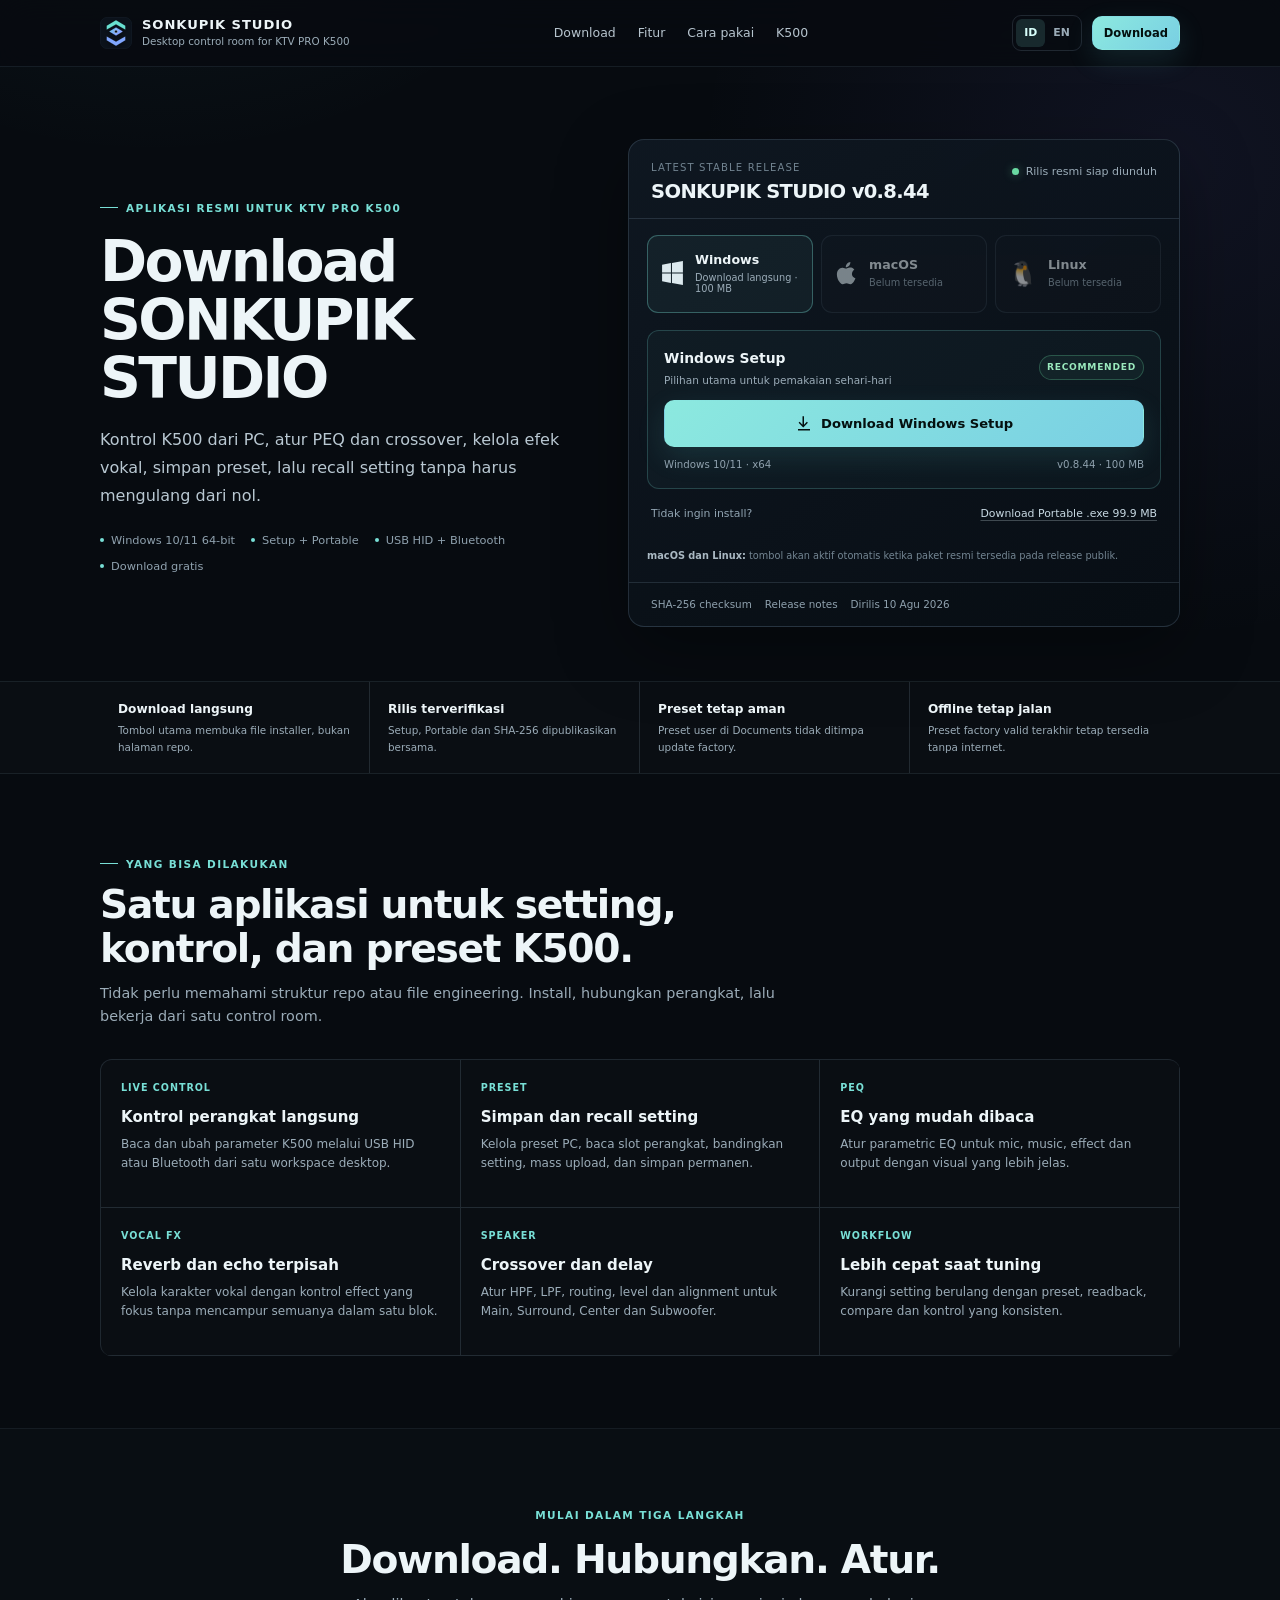
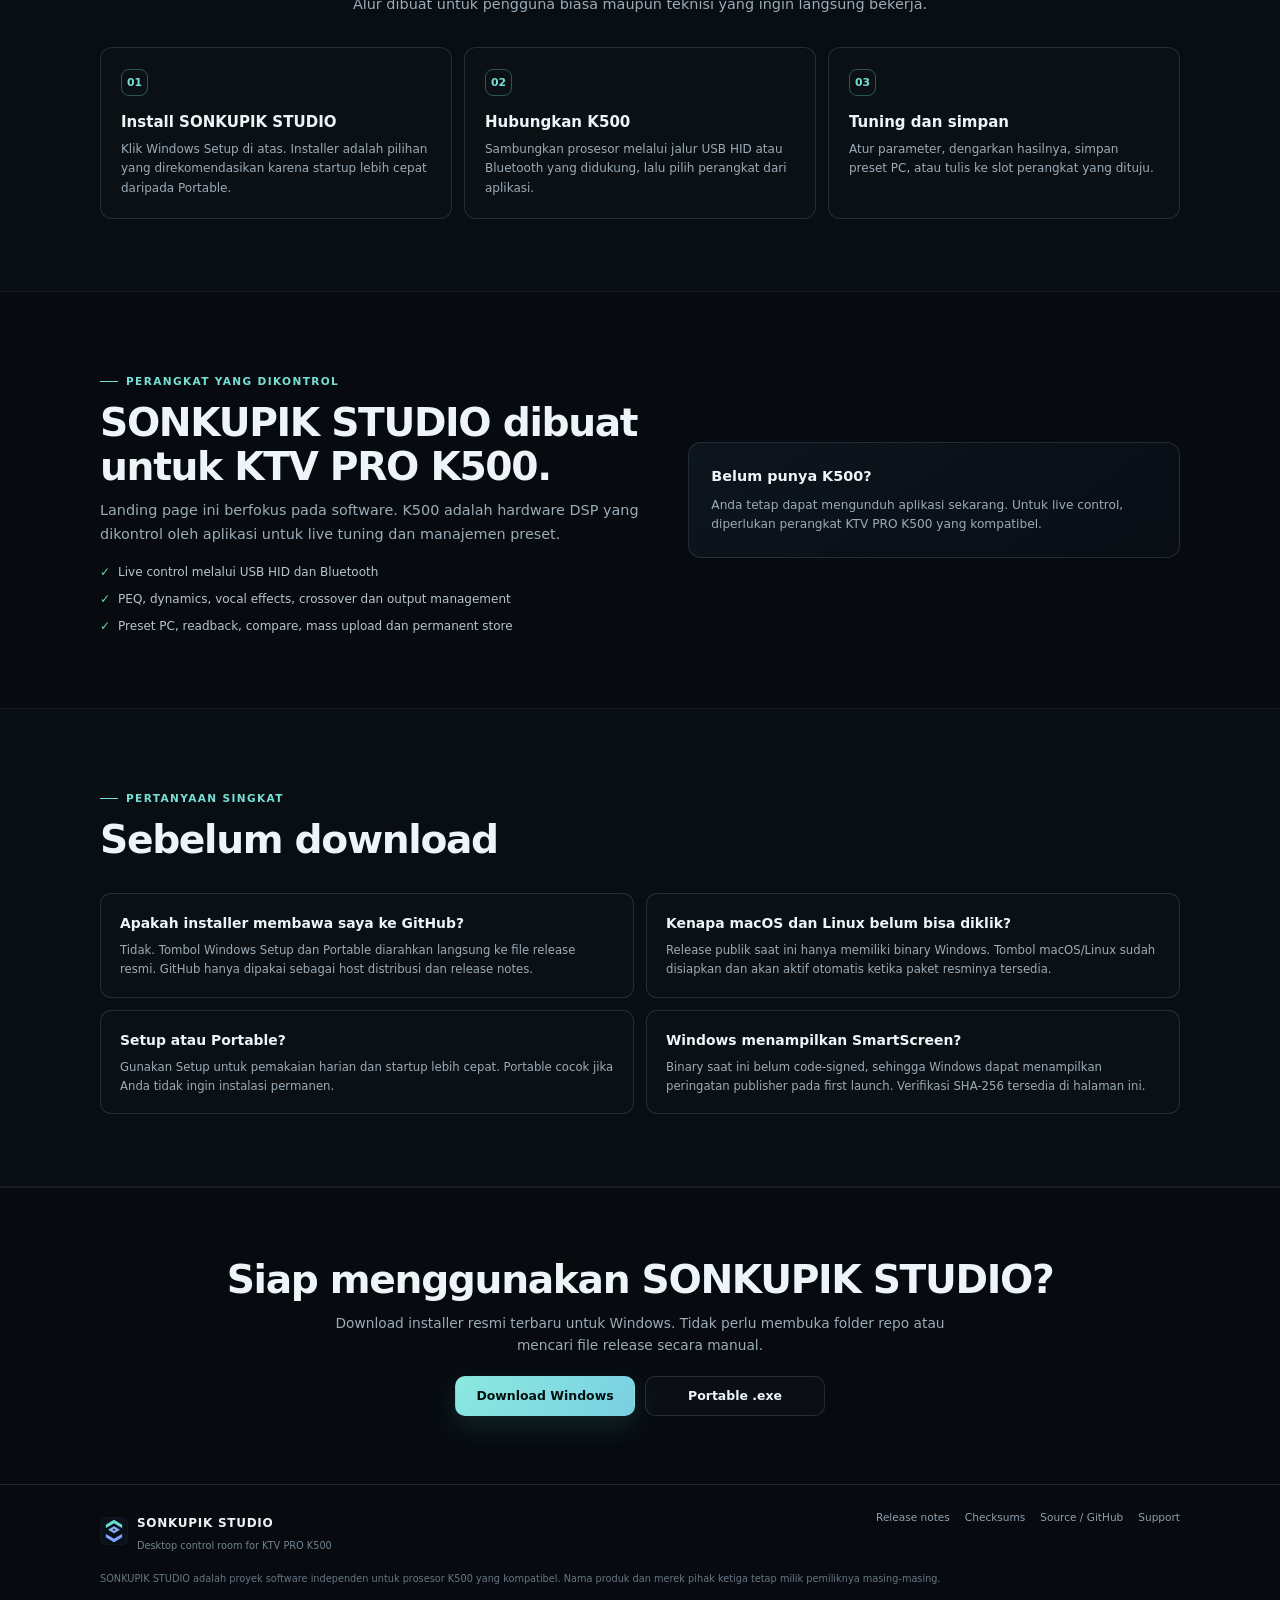
==== commit fba5be37: "Redesign landing page around direct software downloads" ====
--- a/site/index.html
+++ b/site/index.html
@@ -3,20 +3,18 @@
 <head>
   <meta charset="utf-8">
   <meta name="viewport" content="width=device-width,initial-scale=1">
-  <title>KTV PRO K500 — Prosesor Karaoke Lengkap + SONKUPIK STUDIO</title>
-  <meta name="description" content="KTV PRO K500 menyatukan vocal effect, anti-feedback, compressor, noise gate, key transpose, parametrik EQ, crossover dan loudspeaker management dalam satu alat karaoke.">
+  <title>Download SONKUPIK STUDIO untuk Windows | KTV PRO K500</title>
+  <meta name="description" content="Download SONKUPIK STUDIO, aplikasi desktop untuk kontrol, preset, PEQ, crossover, efek vokal dan manajemen KTV PRO K500. Installer Windows tersedia langsung.">
   <meta name="robots" content="index,follow,max-image-preview:large,max-snippet:-1,max-video-preview:-1">
-  <meta name="author" content="Tutorial Mas Ari / MasArray">
-  <meta name="theme-color" content="#060a10">
+  <meta name="author" content="MasArray / Tutorial Mas Ari">
+  <meta name="theme-color" content="#070b10">
   <meta name="color-scheme" content="dark">
-  <meta name="referrer" content="strict-origin-when-cross-origin">
   <link rel="canonical" href="https://masarray.github.io/sonkupik-studio/">
   <link rel="alternate" hreflang="id" href="https://masarray.github.io/sonkupik-studio/">
   <link rel="alternate" hreflang="en" href="https://masarray.github.io/sonkupik-studio/en/">
   <link rel="alternate" hreflang="x-default" href="https://masarray.github.io/sonkupik-studio/">
-  <link rel="sitemap" type="application/xml" href="https://masarray.github.io/sonkupik-studio/sitemap.xml">
-  <meta property="og:title" content="KTV PRO K500 — Satu Alat Menggantikan Satu Rack Karaoke">
-  <meta property="og:description" content="Vocal effect, feedback control, compressor, key transpose, parametric EQ, crossover dan speaker management—terintegrasi dalam satu prosesor karaoke.">
+  <meta property="og:title" content="Download SONKUPIK STUDIO">
+  <meta property="og:description" content="Aplikasi desktop untuk kontrol dan manajemen preset KTV PRO K500. Download installer Windows langsung dari landing page resmi.">
   <meta property="og:type" content="website">
   <meta property="og:url" content="https://masarray.github.io/sonkupik-studio/">
   <meta property="og:site_name" content="SONKUPIK STUDIO">
@@ -24,424 +22,197 @@
   <meta property="og:locale" content="id_ID">
   <meta property="og:locale:alternate" content="en_US">
   <meta name="twitter:card" content="summary_large_image">
-  <meta name="twitter:title" content="KTV PRO K500 + SONKUPIK STUDIO">
-  <meta name="twitter:description" content="Satu pusat DSP karaoke untuk nada lagu, vokal, feedback, speaker dan preset.">
+  <meta name="twitter:title" content="Download SONKUPIK STUDIO">
+  <meta name="twitter:description" content="Control room desktop untuk KTV PRO K500. Windows installer tersedia langsung.">
   <meta name="twitter:image" content="https://masarray.github.io/sonkupik-studio/assets/sonkupik-studio-preview.svg">
   <link rel="icon" href="assets/sonkupik-mark.svg" type="image/svg+xml">
   <link rel="manifest" href="site.webmanifest">
-  <link rel="stylesheet" href="styles.css">
-  <link rel="stylesheet" href="product-features.css">
+  <link rel="stylesheet" href="download.css">
   <script id="software-structured-data" type="application/ld+json">
   {
     "@context":"https://schema.org",
-    "@graph":[
-      {
-        "@type":"WebSite",
-        "@id":"https://masarray.github.io/sonkupik-studio/#website",
-        "url":"https://masarray.github.io/sonkupik-studio/",
-        "name":"SONKUPIK STUDIO",
-        "inLanguage":"id"
-      },
-      {
-        "@type":"Organization",
-        "@id":"https://masarray.github.io/sonkupik-studio/#publisher",
-        "name":"MasArray",
-        "alternateName":"Tutorial Mas Ari",
-        "url":"https://github.com/masarray"
-      },
-      {
-        "@type":"Product",
-        "@id":"https://masarray.github.io/sonkupik-studio/#k500",
-        "name":"KTV PRO K500",
-        "brand":{"@type":"Brand","name":"Recording Tech"},
-        "category":"Prosesor audio digital khusus karaoke",
-        "description":"Prosesor karaoke terintegrasi dengan key transpose musik, reverb dan echo terpisah, feedback control, noise gate, compressor, parametric EQ, crossover dan loudspeaker management multi-output.",
-        "isRelatedTo":{"@id":"https://masarray.github.io/sonkupik-studio/#software"}
-      },
-      {
-        "@type":"SoftwareApplication",
-        "@id":"https://masarray.github.io/sonkupik-studio/#software",
-        "name":"SONKUPIK STUDIO",
-        "applicationCategory":"MultimediaApplication",
-        "applicationSubCategory":"Software kontrol dan manajemen preset KTV PRO K500",
-        "operatingSystem":"Windows 10/11 64-bit",
-        "softwareVersion":"0.8.44",
-        "description":"Control room Windows untuk membaca, mengatur, membandingkan dan menyimpan parameter prosesor karaoke KTV PRO K500 yang kompatibel.",
-        "url":"https://masarray.github.io/sonkupik-studio/",
-        "downloadUrl":"https://github.com/masarray/sonkupik-studio/releases/latest",
-        "releaseNotes":"https://github.com/masarray/sonkupik-studio/releases/latest",
-        "isAccessibleForFree":true,
-        "inLanguage":["id","en"],
-        "featureList":[
-          "Key transpose musik -7 sampai +7 semitone",
-          "Reverb terpisah dengan level decay pre-delay filter dan PEQ",
-          "Echo terpisah dengan level repeat delay filter dan PEQ",
-          "Parametric EQ 10-band untuk Mic A dan Mic B",
-          "Parametric EQ untuk musik efek dan seluruh jalur output",
-          "Noise gate compressor dan FBX feedback-control depth",
-          "HPF LPF crossover dan pilihan tipe filter",
-          "Main Surround Center dan Subwoofer output management",
-          "Delay alignment kiri dan kanan untuk surround",
-          "Multi-source music routing dengan gain per sumber",
-          "Sepuluh mode atau slot perangkat",
-          "Preset PC mass upload readback compare dan permanent store",
-          "Live control melalui USB HID dan Bluetooth"
-        ],
-        "publisher":{"@id":"https://masarray.github.io/sonkupik-studio/#publisher"},
-        "offers":{
-          "@type":"Offer",
-          "price":"0",
-          "priceCurrency":"USD",
-          "availability":"https://schema.org/InStock",
-          "url":"https://github.com/masarray/sonkupik-studio/releases/latest"
-        }
-      }
-    ]
+    "@type":"SoftwareApplication",
+    "name":"SONKUPIK STUDIO",
+    "applicationCategory":"MultimediaApplication",
+    "applicationSubCategory":"KTV PRO K500 control and preset management software",
+    "operatingSystem":"Windows 10/11 64-bit",
+    "softwareVersion":"0.8.44",
+    "description":"Aplikasi desktop untuk kontrol live, preset, PEQ, crossover, dynamics, mixer dan loudspeaker management prosesor karaoke KTV PRO K500 yang kompatibel.",
+    "url":"https://masarray.github.io/sonkupik-studio/",
+    "downloadUrl":"https://github.com/masarray/sonkupik-studio/releases/download/v0.8.44/SONKUPIK-STUDIO-0.8.44-Setup.exe",
+    "releaseNotes":"https://github.com/masarray/sonkupik-studio/releases/tag/v0.8.44",
+    "isAccessibleForFree":true,
+    "publisher":{"@type":"Organization","name":"MasArray","url":"https://github.com/masarray"}
   }
   </script>
-  <script src="app.js" defer></script>
+  <script src="download.js" defer></script>
 </head>
 <body>
 <a class="skip-link" href="#main">Lewati ke konten utama</a>
-
 <header class="site-header">
   <div class="container nav-shell">
     <a class="brand" href="./" aria-label="Beranda SONKUPIK STUDIO">
-      <img class="brand-mark" src="assets/sonkupik-mark.svg" width="34" height="34" alt="">
-      <span class="brand-copy"><strong>SONKUPIK STUDIO</strong><small>Control room KTV PRO K500</small></span>
+      <img src="assets/sonkupik-mark.svg" width="32" height="32" alt="">
+      <span class="brand-copy"><strong>SONKUPIK STUDIO</strong><small>Desktop control room for KTV PRO K500</small></span>
     </a>
     <nav class="desktop-nav" aria-label="Navigasi utama">
-      <a href="#mengapa">Mengapa K500</a>
-      <a href="#fitur">Fitur lengkap</a>
-      <a href="#speaker">Sistem speaker</a>
-      <a href="#software">Software</a>
       <a href="#download">Download</a>
+      <a href="#fitur">Fitur</a>
+      <a href="#cara-pakai">Cara pakai</a>
+      <a href="#k500">K500</a>
     </nav>
     <div class="nav-actions">
       <div class="lang-switch" aria-label="Bahasa">
         <a href="./" lang="id" aria-current="page">ID</a>
         <a href="en/" lang="en">EN</a>
       </div>
-      <a class="button primary compact" data-download="setup" href="https://github.com/masarray/sonkupik-studio/releases/latest">Download</a>
+      <a class="button primary compact" data-download="setup" href="https://github.com/masarray/sonkupik-studio/releases/download/v0.8.44/SONKUPIK-STUDIO-0.8.44-Setup.exe">Download</a>
     </div>
   </div>
 </header>
 
-<div class="release-strip" role="status" aria-live="polite">
-  <div class="container release-strip-inner">
-    <span class="status-dot" aria-hidden="true"></span>
-    <strong data-release-version>v0.8.44</strong>
-    <span data-release-status>Memeriksa distribusi resmi…</span>
-    <a data-release-link href="https://github.com/masarray/sonkupik-studio/releases/latest">Detail rilis</a>
-  </div>
-</div>
-
 <main id="main">
-<section class="hero hero-convergence">
+<section class="hero" id="download">
   <div class="container hero-grid">
-    <div class="hero-copy">
-      <span class="eyebrow">KTV PRO K500 + SONKUPIK STUDIO</span>
-      <h1>Satu alat menggantikan <span>satu rack pemrosesan karaoke.</span></h1>
-      <p class="hero-lead">K500 menyatukan vocal effect, feedback control, compressor, noise gate, key transpose, parametric EQ, crossover, speaker delay dan loudspeaker management ke dalam satu prosesor yang siap dipakai untuk karaoke berkelas profesional.</p>
-      <div class="hero-actions">
-        <a class="button primary" data-download="setup" href="https://github.com/masarray/sonkupik-studio/releases/latest">Download SONKUPIK STUDIO</a>
-        <a class="button secondary" href="#mengapa">Kenali K500</a>
-      </div>
-      <p class="micro-trust">
-        <span>Key shift ±7 semitone</span>
-        <span>Reverb + echo terpisah</span>
-        <span>Mic A/B PEQ 10-band</span>
-        <span>Main · Surround · Center · Sub</span>
-      </p>
-      <div class="release-meta">
-        <span>Windows 10/11 x64</span>
-        <span>Setup + Portable</span>
-        <span>USB HID + Bluetooth</span>
-        <span data-release-date>Rilis publik terbaru</span>
-      </div>
-    </div>
-
-    <figure class="integrated-rack" aria-label="Fungsi beberapa perangkat audio yang disatukan ke dalam KTV PRO K500">
-      <div class="rack-grid">
-        <div class="rack-module"><b>VOCAL FX</b><span>Reverb · Echo</span></div>
-        <div class="rack-module"><b>FEEDBACK</b><span>FBX control</span></div>
-        <div class="rack-module"><b>DYNAMICS</b><span>Gate · Compressor</span></div>
-        <div class="rack-module"><b>KEY CONTROL</b><span>-7 sampai +7</span></div>
-        <div class="rack-core">
-          <img src="assets/sonkupik-mark.svg" alt="">
-          <small>INTEGRATED KARAOKE DSP</small>
-          <strong>KTV PRO K500</strong>
-          <span>Music · Vocal · Effects · Room</span>
+    <div>
+      <span class="eyebrow">Aplikasi resmi untuk KTV PRO K500</span>
+      <h1>Download<br>SONKUPIK STUDIO</h1>
+      <p class="hero-lead">Kontrol K500 dari PC, atur PEQ dan crossover, kelola efek vokal, simpan preset, lalu recall setting tanpa harus mengulang dari nol.</p>
+      <ul class="hero-points" aria-label="Ringkasan aplikasi">
+        <li>Windows 10/11 64-bit</li>
+        <li>Setup + Portable</li>
+        <li>USB HID + Bluetooth</li>
+        <li>Download gratis</li>
+      </ul>
+    </div>
+
+    <aside class="download-panel" aria-label="Download SONKUPIK STUDIO">
+      <div class="download-head">
+        <div>
+          <span class="release-label">Latest stable release</span>
+          <h2>SONKUPIK STUDIO <span data-release-version>v0.8.44</span></h2>
         </div>
-        <div class="rack-module"><b>PARAMETRIC EQ</b><span>Mic · Music · FX</span></div>
-        <div class="rack-module"><b>CROSSOVER</b><span>HPF · LPF</span></div>
-        <div class="rack-module"><b>SPEAKER DELAY</b><span>Room alignment</span></div>
-        <div class="rack-module"><b>LOUDSPEAKER</b><span>4 output zones</span></div>
-      </div>
-      <figcaption>Fungsi yang biasanya tersebar di beberapa perangkat rack, disatukan ke dalam satu workflow karaoke.</figcaption>
-    </figure>
-  </div>
-</section>
-
-<section class="trust-band" aria-label="Ringkasan nilai K500">
+        <span class="release-state" data-release-status>Memeriksa rilis resmi…</span>
+      </div>
+
+      <div class="platform-list" aria-label="Pilih sistem operasi">
+        <a class="platform-button is-primary" data-platform-download="windows" href="https://github.com/masarray/sonkupik-studio/releases/download/v0.8.44/SONKUPIK-STUDIO-0.8.44-Setup.exe">
+          <svg class="platform-icon" viewBox="0 0 24 24" aria-hidden="true"><path fill="currentColor" d="M2 3.5 10.5 2v9H2v-7.5Zm9.5-1.7L22 0v11h-10.5V1.8ZM2 12h8.5v9L2 19.5V12Zm9.5 0H22v11l-10.5-1.8V12Z"/></svg>
+          <span class="platform-copy"><strong>Windows</strong><small data-platform-status>Download langsung</small></span>
+        </a>
+        <a class="platform-button" data-platform-download="macos" aria-disabled="true">
+          <svg class="platform-icon" viewBox="0 0 24 24" aria-hidden="true"><path fill="currentColor" d="M17.2 12.4c0-2.7 2.2-4 2.3-4.1-1.2-1.8-3.2-2-3.9-2-1.7-.2-3.2 1-4 1s-2.1-1-3.5-.9c-1.8 0-3.5 1.1-4.4 2.7-1.9 3.2-.5 8 1.3 10.6.9 1.3 2 2.7 3.4 2.6 1.4-.1 1.9-.9 3.6-.9s2.2.9 3.7.9c1.5 0 2.5-1.3 3.4-2.6 1-1.5 1.5-3 1.5-3.1-.1 0-3.4-1.3-3.4-4.2ZM14.5 4.6c.8-1 1.3-2.3 1.2-3.6-1.1 0-2.4.8-3.2 1.7-.7.8-1.3 2.2-1.2 3.4 1.2.1 2.4-.6 3.2-1.5Z"/></svg>
+          <span class="platform-copy"><strong>macOS</strong><small data-platform-status>Belum tersedia</small></span>
+        </a>
+        <a class="platform-button" data-platform-download="linux" aria-disabled="true">
+          <span class="os-linux" aria-hidden="true">🐧</span>
+          <span class="platform-copy"><strong>Linux</strong><small data-platform-status>Belum tersedia</small></span>
+        </a>
+      </div>
+
+      <div class="recommended">
+        <div class="recommended-top">
+          <div class="recommended-title"><strong>Windows Setup</strong><span>Pilihan utama untuk pemakaian sehari-hari</span></div>
+          <span class="recommended-badge">Recommended</span>
+        </div>
+        <a class="button primary download-main" data-download="setup" href="https://github.com/masarray/sonkupik-studio/releases/download/v0.8.44/SONKUPIK-STUDIO-0.8.44-Setup.exe">
+          <svg viewBox="0 0 24 24" aria-hidden="true"><path fill="currentColor" d="M12 3v11.2l3.8-3.8 1.4 1.4-6.2 6.2-6.2-6.2 1.4-1.4 3.8 3.8V3h2ZM4 20h16v2H4v-2Z"/></svg>
+          Download Windows Setup
+        </a>
+        <div class="download-detail"><span>Windows 10/11 · x64</span><span><span data-release-version>v0.8.44</span> · <span data-setup-size>±100 MB</span></span></div>
+      </div>
+
+      <div class="portable-row">
+        <span>Tidak ingin install?</span>
+        <a data-download="portable" href="https://github.com/masarray/sonkupik-studio/releases/download/v0.8.44/SONKUPIK-STUDIO-0.8.44-Portable.exe">Download Portable .exe <span data-portable-size>±100 MB</span></a>
+      </div>
+      <p class="availability-note"><strong>macOS dan Linux:</strong> tombol akan aktif otomatis ketika paket resmi tersedia pada release publik.</p>
+      <div class="release-links">
+        <a data-download="checksums" href="https://github.com/masarray/sonkupik-studio/releases/download/v0.8.44/SHA256SUMS.txt">SHA-256 checksum</a>
+        <a data-release-link href="https://github.com/masarray/sonkupik-studio/releases/tag/v0.8.44">Release notes</a>
+        <span data-release-date>Dirilis 10 Agu 2026</span>
+      </div>
+    </aside>
+  </div>
+</section>
+
+<section class="trust-strip" aria-label="Kepercayaan distribusi">
   <div class="container trust-grid">
-    <div class="trust-item"><strong>Nada lagu lebih nyaman</strong><span>Transpose musik agar sesuai jangkauan suara penyanyi.</span></div>
-    <div class="trust-item"><strong>Vokal lebih mewah</strong><span>Bentuk ambience dengan reverb dan echo yang benar-benar terpisah.</span></div>
-    <div class="trust-item"><strong>Feedback lebih terkendali</strong><span>Gabungkan FBX, EQ, filter, gate dan gain structure yang benar.</span></div>
-    <div class="trust-item"><strong>Ruangan lebih rapi</strong><span>Atur jalur Main, Surround, Center dan Subwoofer secara terpisah.</span></div>
-  </div>
-</section>
-
-<section id="mengapa" class="section product-intro">
-  <div class="container product-intro-grid">
+    <div class="trust-item"><strong>Download langsung</strong><span>Tombol utama membuka file installer, bukan halaman repo.</span></div>
+    <div class="trust-item"><strong>Rilis terverifikasi</strong><span>Setup, Portable dan SHA-256 dipublikasikan bersama.</span></div>
+    <div class="trust-item"><strong>Preset tetap aman</strong><span>Preset user di Documents tidak ditimpa update factory.</span></div>
+    <div class="trust-item"><strong>Offline tetap jalan</strong><span>Preset factory valid terakhir tetap tersedia tanpa internet.</span></div>
+  </div>
+</section>
+
+<section class="section" id="fitur">
+  <div class="container">
+    <div class="section-heading">
+      <span class="eyebrow">Yang bisa dilakukan</span>
+      <h2>Satu aplikasi untuk setting, kontrol, dan preset K500.</h2>
+      <p class="section-lead">Tidak perlu memahami struktur repo atau file engineering. Install, hubungkan perangkat, lalu bekerja dari satu control room.</p>
+    </div>
+    <div class="feature-grid">
+      <article class="feature"><span class="feature-kicker">LIVE CONTROL</span><h3>Kontrol perangkat langsung</h3><p>Baca dan ubah parameter K500 melalui USB HID atau Bluetooth dari satu workspace desktop.</p></article>
+      <article class="feature"><span class="feature-kicker">PRESET</span><h3>Simpan dan recall setting</h3><p>Kelola preset PC, baca slot perangkat, bandingkan setting, mass upload, dan simpan permanen.</p></article>
+      <article class="feature"><span class="feature-kicker">PEQ</span><h3>EQ yang mudah dibaca</h3><p>Atur parametric EQ untuk mic, music, effect dan output dengan visual yang lebih jelas.</p></article>
+      <article class="feature"><span class="feature-kicker">VOCAL FX</span><h3>Reverb dan echo terpisah</h3><p>Kelola karakter vokal dengan kontrol effect yang fokus tanpa mencampur semuanya dalam satu blok.</p></article>
+      <article class="feature"><span class="feature-kicker">SPEAKER</span><h3>Crossover dan delay</h3><p>Atur HPF, LPF, routing, level dan alignment untuk Main, Surround, Center dan Subwoofer.</p></article>
+      <article class="feature"><span class="feature-kicker">WORKFLOW</span><h3>Lebih cepat saat tuning</h3><p>Kurangi setting berulang dengan preset, readback, compare dan kontrol yang konsisten.</p></article>
+    </div>
+  </div>
+</section>
+
+<section class="section alt" id="cara-pakai">
+  <div class="container">
+    <div class="section-heading centered">
+      <span class="eyebrow">Mulai dalam tiga langkah</span>
+      <h2>Download. Hubungkan. Atur.</h2>
+      <p class="section-lead">Alur dibuat untuk pengguna biasa maupun teknisi yang ingin langsung bekerja.</p>
+    </div>
+    <div class="steps">
+      <article class="step"><span class="step-num">01</span><h3>Install SONKUPIK STUDIO</h3><p>Klik Windows Setup di atas. Installer adalah pilihan yang direkomendasikan karena startup lebih cepat daripada Portable.</p></article>
+      <article class="step"><span class="step-num">02</span><h3>Hubungkan K500</h3><p>Sambungkan prosesor melalui jalur USB HID atau Bluetooth yang didukung, lalu pilih perangkat dari aplikasi.</p></article>
+      <article class="step"><span class="step-num">03</span><h3>Tuning dan simpan</h3><p>Atur parameter, dengarkan hasilnya, simpan preset PC, atau tulis ke slot perangkat yang dituju.</p></article>
+    </div>
+  </div>
+</section>
+
+<section class="section" id="k500">
+  <div class="container device-section">
     <div>
-      <span class="eyebrow">Bukan sekadar digital mixer</span>
-      <h2>K500 adalah pusat DSP yang dibangun khusus untuk pengalaman karaoke.</h2>
-      <p class="section-lead">Digital mixer biasa berfokus pada mencampur level input. K500 melangkah lebih jauh: menyesuaikan nada lagu, membentuk karakter vokal, mengendalikan feedback, memproses dynamics, membagi frekuensi speaker, menyelaraskan delay ruangan dan menyimpan hasilnya sebagai preset.</p>
-      <div class="product-facts">
-        <span><b>Untuk penyanyi</b> lagu lebih nyaman, vokal lebih menyatu dan ambience lebih meyakinkan</span>
-        <span><b>Untuk pemilik</b> satu unit menggantikan banyak fungsi rack dan setting dapat diulang</span>
-        <span><b>Untuk teknisi</b> setiap jalur memiliki parameter, kurva, filter dan routing yang jelas</span>
-        <span><b>Untuk operator</b> mode perangkat dan preset mengurangi setting ulang dari nol</span>
-      </div>
-    </div>
-    <div class="signal-story" aria-label="Perjalanan sinyal K500">
-      <div><i>01</i><strong>Pilih sumber musik</strong><span>Input 1, Input 2, Bluetooth, U-disk atau digital</span></div>
-      <div><i>02</i><strong>Sesuaikan nada lagu</strong><span>Turunkan atau naikkan hingga tujuh semitone</span></div>
-      <div><i>03</i><strong>Bangun vokal</strong><span>Gate, EQ, compressor, feedback control, reverb dan echo</span></div>
-      <div><i>04</i><strong>Tata sistem speaker</strong><span>Main, Surround, Center dan Subwoofer dengan processing masing-masing</span></div>
-      <div><i>05</i><strong>Simpan hasilnya</strong><span>Preset PC, mode perangkat dan write ke slot yang dituju</span></div>
-    </div>
-  </div>
-</section>
-
-<section id="fitur" class="section alt">
-  <div class="container">
-    <div class="section-heading centered">
-      <span class="eyebrow">Transformasi yang langsung terasa</span>
-      <h2>Fitur teknis yang diterjemahkan menjadi pengalaman karaoke yang lebih baik.</h2>
-      <p class="section-lead">Setiap blok di bawah ini mewakili fungsi yang dipetakan dari model preset dan live-control K500 yang digunakan SONKUPIK STUDIO.</p>
-    </div>
-
-    <div class="consumer-feature-grid">
-      <article class="consumer-feature feature-key">
-        <span class="feature-kicker">01 · KEY TRANSPOSE</span>
-        <h3>Lagu terlalu tinggi atau terlalu rendah? Pindahkan nadanya.</h3>
-        <p>Musik dapat ditranspose dari <strong>-7 sampai +7 semitone</strong>. Penyanyi mendapat nada yang lebih nyaman tanpa harus mencari versi backing track lain.</p>
-        <div class="key-tape" aria-label="Rentang key transpose"><span>♭7</span><span>♭4</span><b>0</b><span>♯4</span><span>♯7</span></div>
-        <small>Key transpose mengubah nada musik pengiring; ini bukan Auto-Tune untuk suara penyanyi.</small>
-      </article>
-
-      <article class="consumer-feature feature-fx">
-        <span class="feature-kicker">02 · VOCAL EFFECT PROCESSOR</span>
-        <h3>Reverb dan echo seperti dua unit effect yang berdiri sendiri.</h3>
-        <p>Reverb mempunyai level, decay, pre-delay dan tonal filtering. Echo mempunyai level, repeat, delay dan tonal filtering. Keduanya memiliki <strong>parametric EQ 5-band</strong> masing-masing.</p>
-        <div class="fx-pills"><span>Pre-delay</span><span>Decay</span><span>Delay</span><span>Repeat</span><span>HPF / LPF</span><span>PEQ 5-band</span></div>
-        <small>Bentuk vokal yang rapat, luas, mewah atau ritmis tanpa bergantung pada satu knob echo generik.</small>
-      </article>
-
-      <article class="consumer-feature">
-        <span class="feature-kicker">03 · MIC PROCESSING</span>
-        <h3>Vokal lebih jelas, stabil dan tidak mudah meledak.</h3>
-        <p>Mic A dan Mic B masing-masing mempunyai <strong>parametric EQ 10-band</strong>. Jalur mic juga menyediakan HPF/LPF, noise gate, compressor dengan threshold, ratio, attack dan release, serta kontrol FBX.</p>
-        <div class="mini-chain"><span>Gate</span><i>→</i><span>PEQ 10-band</span><i>→</i><span>Compressor</span><i>→</i><span>FBX</span></div>
-      </article>
-
-      <article class="consumer-feature">
-        <span class="feature-kicker">04 · MUSIC PROCESSING</span>
-        <h3>Musik tetap berbobot tanpa menutupi suara penyanyi.</h3>
-        <p>K500 menyediakan gain per sumber, key control, parametric EQ 7-band dan filter HPF/LPF untuk jalur musik. Input dapat dipilih sesuai sumber yang digunakan.</p>
-        <div class="source-list"><span>Input 1</span><span>Input 2</span><span>Bluetooth</span><span>U-disk</span><span>Digital</span></div>
-      </article>
-
-      <article class="consumer-feature">
-        <span class="feature-kicker">05 · FEEDBACK MANAGEMENT</span>
-        <h3>Kontrol feedback bukan satu tombol ajaib—melainkan satu sistem.</h3>
-        <p>FBX depth bekerja bersama gain structure, parametric EQ, HPF/LPF, noise gate dan compressor. Kombinasi ini memberi teknisi alat yang lebih lengkap untuk mengurangi risiko denging.</p>
-        <small>Efektivitas tetap bergantung pada posisi mikrofon, speaker, akustik ruangan dan tuning yang benar.</small>
-      </article>
-
-      <article class="consumer-feature">
-        <span class="feature-kicker">06 · PRESET & OPERATIONS</span>
-        <h3>Setting bagus tidak hilang dan tidak harus dibuat ulang.</h3>
-        <p>Recall sepuluh mode perangkat, baca nilai dari hardware, simpan preset PC, compare perubahan, write permanen ke slot tujuan dan deploy kumpulan preset dengan mass upload.</p>
-        <div class="fx-pills"><span>10 mode</span><span>Readback</span><span>Compare</span><span>PC preset</span><span>Permanent store</span><span>Mass upload</span></div>
-      </article>
-    </div>
-  </div>
-</section>
-
-<section id="speaker" class="section">
-  <div class="container">
-    <div class="split-heading">
-      <div class="section-heading">
-        <span class="eyebrow">Crossover & loudspeaker management</span>
-        <h2>Bukan berhenti di master stereo—K500 menata seluruh sistem speaker.</h2>
-      </div>
-      <p>Setiap jalur output dapat menerima campuran mic, music, reverb dan echo yang berbeda. Processing per zona membantu membangun coverage ruangan yang lebih rapi dan terkendali.</p>
-    </div>
-
-    <div class="room-routing">
-      <article><span>MAIN L / R</span><h3>Gambar suara utama</h3><p>Level kiri/kanan, campuran mic-music-effect, compressor, HPF/LPF dan PEQ 7-band.</p></article>
-      <article><span>SURROUND L / R</span><h3>Kedalaman dan alignment</h3><p>Level dan campuran terpisah, compressor, PEQ 5-band serta delay kiri/kanan untuk penyelarasan waktu.</p></article>
-      <article><span>CENTER</span><h3>Fokus vokal tambahan</h3><p>Output level, campuran mic-music-effect, compressor, crossover dan PEQ 5-band.</p></article>
-      <article><span>SUBWOOFER</span><h3>Low frequency yang terkendali</h3><p>Level dan campuran khusus, compressor, HPF/LPF crossover dan PEQ 5-band.</p></article>
-    </div>
-
-    <div class="system-note">
-      <strong>Penting:</strong>
-      <p>K500 adalah prosesor line-level, bukan power amplifier. Ia dapat menjadi pusat pemisahan output menuju speaker aktif atau power amplifier yang sesuai. Speaker pasif tetap memerlukan amplifier.</p>
-    </div>
-
-    <div class="beyond-mixer">
-      <div><span class="eyebrow">Satu unit, banyak fungsi rack</span><h2>Bandingkan workflow-nya.</h2></div>
-      <div class="comparison-grid">
-        <span>Vocal effect terpisah</span><strong>Reverb + echo engine di dalam K500</strong>
-        <span>Feedback controller</span><strong>FBX + EQ + filter + dynamics</strong>
-        <span>Graphic / parametric EQ</span><strong>PEQ khusus di mic, music, effect dan output</strong>
-        <span>Compressor / gate</span><strong>Dynamics terintegrasi pada mic dan output</strong>
-        <span>Key changer</span><strong>Transpose musik -7 sampai +7 semitone</strong>
-        <span>Crossover</span><strong>HPF/LPF per jalur dengan pilihan tipe filter</strong>
-        <span>Speaker delay processor</span><strong>Delay alignment Surround L/R</strong>
-        <span>Loudspeaker processor</span><strong>Main, Surround, Center dan Subwoofer management</strong>
-      </div>
-    </div>
-  </div>
-</section>
-
-<section id="software" class="section alt">
-  <div class="container software-story-grid">
-    <div>
-      <span class="eyebrow">SONKUPIK STUDIO</span>
-      <h2>K500 yang kompleks menjadi control room yang mudah dibaca.</h2>
-      <p class="section-lead">Software ini tidak menggantikan DSP di dalam K500. SONKUPIK STUDIO membuka, memvisualkan dan mengelola parameter K500 melalui workspace Windows yang lebih cepat dipahami daripada display perangkat yang kecil.</p>
-      <div class="software-benefits">
-        <span><b>Read</b> tarik nilai aktual dari perangkat sebelum mengubah apa pun</span>
-        <span><b>Tune</b> lihat kurva PEQ, crossover, dynamics dan routing dalam konteks</span>
-        <span><b>Compare</b> nilai perubahan sebelum menulis ke slot perangkat</span>
-        <span><b>Preserve</b> simpan preset PC dan deploy ulang secara konsisten</span>
-      </div>
-    </div>
-
-    <figure class="software-console">
-      <div class="console-top"><span>SONKUPIK STUDIO</span><b>DEVICE ONLINE</b></div>
-      <div class="console-grid">
-        <aside><span>MIC A / B</span><span>MUSIC</span><span>REVERB</span><span>ECHO</span><span>MAIN</span><span>SURROUND</span><span>CENTER</span><span>SUB</span></aside>
-        <div class="console-main">
-          <div class="console-status"><b>LIVE PARAMETER LINK</b><span>Preset 03 · Karaoke Artist</span></div>
-          <div class="console-curve"><i></i><i></i><i></i><i></i><svg viewBox="0 0 500 130" preserveAspectRatio="none" aria-hidden="true"><path d="M0 83 C55 82 73 40 112 57 S177 100 220 72 S278 33 330 57 S408 94 500 48" fill="none" stroke="url(#console-gradient)" stroke-width="3"/><defs><linearGradient id="console-gradient"><stop stop-color="#69dfd1"/><stop offset=".55" stop-color="#81a8ff"/><stop offset="1" stop-color="#c49bff"/></linearGradient></defs></svg></div>
-          <div class="console-controls"><span>KEY<br><b>-2</b></span><span>PRE-DELAY<br><b>48 ms</b></span><span>DECAY<br><b>1.8 s</b></span><span>FBX<br><b>12</b></span></div>
-          <div class="console-actions"><button type="button">READ</button><button type="button">COMPARE</button><button type="button">SAVE PC</button><button class="active" type="button">WRITE SLOT</button></div>
-        </div>
-      </div>
-      <figcaption>Ilustrasi interface. Ketersediaan kontrol live dapat berbeda menurut revisi hardware, firmware dan metode koneksi.</figcaption>
-    </figure>
-  </div>
-</section>
-
-<section class="section">
-  <div class="container">
-    <div class="section-heading centered">
-      <span class="eyebrow">Tidak ada fitur penting yang disembunyikan</span>
-      <h2>Inventaris fungsi K500 dan SONKUPIK STUDIO.</h2>
-      <p class="section-lead">Detail teknis ditempatkan di sini agar halaman utama tetap mudah dipahami, tetapi calon pembeli dan teknisi tetap dapat melihat kedalaman sistem secara lengkap.</p>
-    </div>
-
-    <div class="feature-inventory">
-      <details open>
-        <summary><span>01</span>Music source, key control dan media</summary>
-        <div><p>Input 1, Input 2, Bluetooth, U-disk dan digital source selection; gain per sumber; master music volume; key transpose -7 sampai +7; parametric EQ 7-band; HPF/LPF crossover; mute; serta media transport rewind, forward dan play/pause pada workflow yang didukung.</p></div>
-      </details>
-      <details>
-        <summary><span>02</span>Microphone dan vocal processing</summary>
-        <div><p>Level Mic A dan Mic B; PEQ 10-band untuk masing-masing grup; EQ link; HPF/LPF; noise gate; compressor threshold, ratio, attack dan release; shared FBX depth; top mic volume; initial dan maximum mic volume.</p></div>
-      </details>
-      <details>
-        <summary><span>03</span>Reverb dan echo engine</summary>
-        <div><p>Reverb level, decay, pre-delay, HPF, LPF dan PEQ 5-band. Echo level, repeat, delay, HPF, LPF dan PEQ 5-band. Level reverb dan echo dapat didistribusikan secara berbeda ke setiap output.</p></div>
-      </details>
-      <details>
-        <summary><span>04</span>Output, crossover dan loudspeaker management</summary>
-        <div><p>Main L/R, Surround L/R, Center dan Subwoofer; output level; campuran mic, music, reverb dan echo per jalur; compressor; HPF/LPF dan tipe filter; PEQ 7-band untuk Main serta 5-band untuk Surround, Center dan Sub; delay alignment Surround kiri dan kanan.</p></div>
-      </details>
-      <details>
-        <summary><span>05</span>System, safety dan recording</summary>
-        <div><p>Top music, mic dan effect volume; initial dan maximum startup limits; use-initial-volume mode; effect initial level; recording level untuk U-disk dan USB pada workflow hardware yang mendukung; checksum preset; serta device state readback.</p></div>
-      </details>
-      <details>
-        <summary><span>06</span>Preset, device mode dan deployment</summary>
-        <div><p>Sepuluh equipment-mode slots; recall melalui USB dan/atau Bluetooth; preset PC; factory starting points; compare; permanent store ke slot perangkat; mass preset upload; serta library preset berdasarkan ruangan, penyanyi, genre atau acara.</p></div>
-      </details>
-      <details>
-        <summary><span>07</span>Koneksi dan distribusi software</summary>
-        <div><p>Live control melalui jalur USB HID dan Bluetooth yang kompatibel; Windows 10/11 64-bit; paket Setup dan Portable; resolver rilis resmi GitHub; file SHA-256 untuk verifikasi integritas download.</p></div>
-      </details>
-    </div>
+      <span class="eyebrow">Perangkat yang dikontrol</span>
+      <h2>SONKUPIK STUDIO dibuat untuk KTV PRO K500.</h2>
+      <p class="section-lead">Landing page ini berfokus pada software. K500 adalah hardware DSP yang dikontrol oleh aplikasi untuk live tuning dan manajemen preset.</p>
+      <ul class="compat-list">
+        <li>Live control melalui USB HID dan Bluetooth</li>
+        <li>PEQ, dynamics, vocal effects, crossover dan output management</li>
+        <li>Preset PC, readback, compare, mass upload dan permanent store</li>
+      </ul>
+    </div>
+    <aside class="device-note"><strong>Belum punya K500?</strong><p>Anda tetap dapat mengunduh aplikasi sekarang. Untuk live control, diperlukan perangkat KTV PRO K500 yang kompatibel.</p></aside>
   </div>
 </section>
 
 <section class="section alt">
   <div class="container">
-    <div class="section-heading centered">
-      <span class="eyebrow">Untuk siapa K500 dibuat?</span>
-      <h2>Dari karaoke keluarga premium sampai ruang entertainment profesional.</h2>
-    </div>
-    <div class="audience-grid">
-      <article><span>HOME KARAOKE</span><h3>Lebih mudah dinikmati semua anggota keluarga</h3><p>Sesuaikan nada lagu dan simpan setting yang nyaman tanpa membangun rack audio yang rumit.</p></article>
-      <article><span>KARAOKE ROOM</span><h3>Suara konsisten dari ruangan ke ruangan</h3><p>Gunakan preset, startup limits dan speaker management untuk hasil yang lebih repeatable.</p></article>
-      <article><span>PERFORMER / EVENT</span><h3>Workflow cepat untuk penyanyi dan acara</h3><p>Recall mode berdasarkan karakter vokal, genre atau kebutuhan panggung karaoke.</p></article>
-      <article><span>INSTALLER / TUNER</span><h3>Kontrol teknis yang dapat diaudit</h3><p>Baca nilai perangkat, atur setiap jalur, simpan backup dan deploy preset secara terstruktur.</p></article>
-    </div>
-  </div>
-</section>
-
-<section id="download" class="section">
-  <div class="container download-shell">
-    <div>
-      <span class="eyebrow">Software kontrol Windows resmi</span>
-      <h2>Buka seluruh kedalaman K500 dari layar yang modern.</h2>
-      <p class="section-lead">Gunakan Setup untuk pemakaian harian dan startup lebih cepat. Gunakan Portable ketika instalasi tidak memungkinkan.</p>
-      <div class="compat-table">
-        <div class="compat-row"><strong>Sistem operasi</strong><span>Windows 10/11, 64-bit</span></div>
-        <div class="compat-row"><strong>Target hardware</strong><span>Workflow prosesor karaoke KTV PRO K500 yang kompatibel</span></div>
-        <div class="compat-row"><strong>Koneksi</strong><span>USB HID atau Bluetooth yang didukung perangkat</span></div>
-        <div class="compat-row"><strong>Catatan</strong><span>Revisi hardware, firmware dan konfigurasi Windows dapat memengaruhi kompatibilitas</span></div>
-      </div>
-      <div class="verify-box">
-        <strong>Verifikasi sebelum membuka file</strong>
-        <p>Download checksum dari rilis yang sama, lalu cocokkan nama file secara tepat.</p>
-        <code>Get-FileHash .\SONKUPIK-STUDIO-*.exe -Algorithm SHA256</code>
-      </div>
-    </div>
-
-    <div class="release-panel">
-      <div class="release-panel-head"><span data-release-name>SONKUPIK STUDIO</span><strong data-release-version>v0.8.44</strong></div>
-      <div class="download-option">
-        <div><h3>Windows Setup <span class="tag">REKOMENDASI</span></h3><p>Startup harian lebih cepat, shortcut terpasang dan direktori aplikasi permanen. <span data-setup-size></span></p></div>
-        <a class="button primary" data-download="setup" href="https://github.com/masarray/sonkupik-studio/releases/latest">Download Setup</a>
-      </div>
-      <div class="download-option">
-        <div><h3>Windows Portable</h3><p>Tanpa instalasi; cold start dapat lebih lambat karena runtime diekstrak. <span data-portable-size></span></p></div>
-        <a class="button secondary" data-download="portable" href="https://github.com/masarray/sonkupik-studio/releases/latest">Download Portable</a>
-      </div>
-      <div class="download-option">
-        <div><h3>SHA-256 checksums</h3><p>Verifikasi identitas file rilis yang Anda download.</p></div>
-        <a class="button secondary" data-download="checksums" href="https://github.com/masarray/sonkupik-studio/releases/latest">Checksums</a>
-      </div>
-    </div>
-  </div>
-</section>
-
-<section id="faq" class="section alt">
-  <div class="container">
-    <div class="section-heading centered"><span class="eyebrow">Pertanyaan penting sebelum membeli</span><h2>Jawaban yang jujur dan tidak berlebihan.</h2></div>
+    <div class="section-heading"><span class="eyebrow">Pertanyaan singkat</span><h2>Sebelum download</h2></div>
     <div class="faq">
-      <details><summary>Apakah K500 hanya digital mixer karaoke?</summary><p>Tidak. Mixer adalah salah satu bagian kecil dari fungsinya. K500 juga menjalankan key transpose, vocal effect, feedback management, dynamics, parametric EQ, crossover, delay alignment, multi-output routing dan preset management.</p></details>
-      <details><summary>Apakah efeknya sama persis dengan Alesis MicroVerb atau merek tertentu?</summary><p>Tidak ada klaim bahwa algoritmanya identik. Perbandingan tersebut menjelaskan kategori fungsi: K500 menyediakan reverb dan echo dengan parameter profesional yang biasanya ditemukan pada effect processor terpisah.</p></details>
-      <details><summary>Apakah K500 otomatis membuat suara seperti artis?</summary><p>Tidak ada alat yang dapat menggantikan teknik bernyanyi, mikrofon, speaker, akustik dan tuning. K500 memberi perangkat pemrosesan yang lengkap untuk membangun workflow karaoke bergaya profesional.</p></details>
-      <details><summary>Apakah key control sama dengan Auto-Tune?</summary><p>Tidak. Key control mentranspose musik pengiring agar lebih nyaman dinyanyikan. Auto-Tune memproses pitch vokal dan bukan fungsi yang diklaim di halaman ini.</p></details>
-      <details><summary>Bisakah output K500 langsung ke speaker aktif?</summary><p>Dapat digunakan dalam jalur line-level ke speaker aktif yang kompatibel atau ke power amplifier. Perhatikan jenis konektor, level sinyal dan gain structure. Speaker pasif tetap membutuhkan amplifier.</p></details>
-      <details><summary>Apakah SONKUPIK STUDIO bekerja dengan semua prosesor karaoke?</summary><p>Tidak. Software menargetkan workflow KTV PRO K500 yang kompatibel. Revisi hardware, firmware, metode koneksi dan konfigurasi Windows dapat memengaruhi hasil.</p></details>
+      <article><h3>Apakah installer membawa saya ke GitHub?</h3><p>Tidak. Tombol Windows Setup dan Portable diarahkan langsung ke file release resmi. GitHub hanya dipakai sebagai host distribusi dan release notes.</p></article>
+      <article><h3>Kenapa macOS dan Linux belum bisa diklik?</h3><p>Release publik saat ini hanya memiliki binary Windows. Tombol macOS/Linux sudah disiapkan dan akan aktif otomatis ketika paket resminya tersedia.</p></article>
+      <article><h3>Setup atau Portable?</h3><p>Gunakan Setup untuk pemakaian harian dan startup lebih cepat. Portable cocok jika Anda tidak ingin instalasi permanen.</p></article>
+      <article><h3>Windows menampilkan SmartScreen?</h3><p>Binary saat ini belum code-signed, sehingga Windows dapat menampilkan peringatan publisher pada first launch. Verifikasi SHA-256 tersedia di halaman ini.</p></article>
+    </div>
+  </div>
+</section>
+
+<section class="final-download">
+  <div class="container">
+    <h2>Siap menggunakan SONKUPIK STUDIO?</h2>
+    <p>Download installer resmi terbaru untuk Windows. Tidak perlu membuka folder repo atau mencari file release secara manual.</p>
+    <div class="final-actions">
+      <a class="button primary" data-download="setup" href="https://github.com/masarray/sonkupik-studio/releases/download/v0.8.44/SONKUPIK-STUDIO-0.8.44-Setup.exe">Download Windows</a>
+      <a class="button" data-download="portable" href="https://github.com/masarray/sonkupik-studio/releases/download/v0.8.44/SONKUPIK-STUDIO-0.8.44-Portable.exe">Portable .exe</a>
     </div>
   </div>
 </section>
@@ -450,21 +221,11 @@
 <footer class="site-footer">
   <div class="container">
     <div class="footer-grid">
-      <div class="footer-copy">
-        <a class="brand" href="./"><span class="brand-copy"><strong>SONKUPIK STUDIO</strong><small>Control room KTV PRO K500 untuk Windows.</small></span></a>
-        <p>K500 adalah prosesor audio; bukan power amplifier dan bukan pengganti teknik tuning yang benar. Download software hanya dari website atau GitHub Releases resmi.</p>
-      </div>
-      <nav class="footer-links" aria-label="Footer">
-        <a href="#mengapa">Tentang K500</a>
-        <a href="#fitur">Fitur lengkap</a>
-        <a data-release-link href="https://github.com/masarray/sonkupik-studio/releases/latest">Rilis terbaru</a>
-        <a href="https://github.com/masarray/sonkupik-studio/blob/main/SUPPORT.md">Support</a>
-        <a href="https://github.com/masarray/sonkupik-studio/blob/main/SECURITY.md">Security</a>
-        <a href="en/" lang="en">English</a>
-      </nav>
-    </div>
-    <div class="footer-bottom"><span>© 2026 Tutorial Mas Ari / MasArray</span><span>KTV PRO K500 · Windows 10/11 x64</span></div>
+      <div class="footer-brand"><img src="assets/sonkupik-mark.svg" alt=""><span><strong>SONKUPIK STUDIO</strong><small>Desktop control room for KTV PRO K500</small></span></div>
+      <div class="footer-links"><a data-release-link href="https://github.com/masarray/sonkupik-studio/releases/latest">Release notes</a><a data-download="checksums" href="https://github.com/masarray/sonkupik-studio/releases/download/v0.8.44/SHA256SUMS.txt">Checksums</a><a href="https://github.com/masarray/sonkupik-studio">Source / GitHub</a><a href="https://github.com/masarray/sonkupik-studio/blob/main/SUPPORT.md">Support</a></div>
+    </div>
+    <p class="legal-note">SONKUPIK STUDIO adalah proyek software independen untuk prosesor K500 yang kompatibel. Nama produk dan merek pihak ketiga tetap milik pemiliknya masing-masing.</p>
   </div>
 </footer>
 </body>
-</html>
+</html>
--- a/site/download.css
+++ b/site/download.css
@@ -0,0 +1 @@
+:root{color-scheme:dark;--bg:#070b10;--surface:#0c121a;--surface-2:#101923;--line:rgba(160,190,214,.16);--line-strong:rgba(112,220,214,.34);--text:#edf5f8;--muted:#9bacb8;--dim:#718390;--accent:#78dfd6;--accent-2:#89a9ff;--success:#69d9a1;--warning:#efc46f;--radius:14px;--shadow:0 22px 70px rgba(0,0,0,.34);font-family:Inter,ui-sans-serif,system-ui,-apple-system,BlinkMacSystemFont,"Segoe UI",sans-serif;font-synthesis:none;text-rendering:optimizeLegibility}*{box-sizing:border-box}html{scroll-behavior:smooth;scroll-padding-top:82px}body{margin:0;min-width:320px;background:radial-gradient(circle at 12% -12%,rgba(80,186,196,.12),transparent 34rem),radial-gradient(circle at 92% 5%,rgba(112,105,220,.09),transparent 30rem),var(--bg);color:var(--text);line-height:1.6;-webkit-font-smoothing:antialiased}a{color:inherit;text-decoration:none}a:focus-visible,button:focus-visible{outline:2px solid var(--accent);outline-offset:4px}img,svg{display:block;max-width:100%}.container{width:min(calc(100% - 40px),1080px);margin-inline:auto}.skip-link{position:fixed;left:14px;top:-70px;z-index:100;padding:8px 12px;border-radius:8px;background:var(--accent);color:#04110f;font-weight:700}.skip-link:focus{top:14px}.site-header{position:sticky;top:0;z-index:50;border-bottom:1px solid rgba(160,190,214,.1);background:rgba(7,11,16,.88);backdrop-filter:blur(16px)}.nav-shell{min-height:66px;display:flex;align-items:center;justify-content:space-between;gap:22px}.brand{display:flex;align-items:center;gap:10px}.brand img{width:32px;height:32px}.brand-copy{display:grid;line-height:1.08}.brand-copy strong{font-size:.82rem;letter-spacing:.07em}.brand-copy small{margin-top:4px;color:var(--muted);font-size:.65rem}.desktop-nav{display:flex;align-items:center;gap:22px;color:#b6c4ce;font-size:.78rem}.desktop-nav a:hover,.footer-links a:hover{color:#fff}.nav-actions{display:flex;align-items:center;gap:10px}.lang-switch{display:flex;padding:3px;border:1px solid var(--line);border-radius:9px}.lang-switch a{padding:5px 8px;border-radius:6px;color:var(--muted);font-size:.68rem;font-weight:700}.lang-switch a[aria-current=page]{background:rgba(120,223,214,.15);color:#d9fffb}.button{min-height:40px;display:inline-flex;align-items:center;justify-content:center;gap:8px;padding:9px 14px;border:1px solid var(--line);border-radius:10px;background:rgba(255,255,255,.02);font-size:.78rem;font-weight:700;transition:.16s ease}.button:hover{transform:translateY(-1px);border-color:var(--line-strong)}.button.primary{border-color:transparent;background:linear-gradient(135deg,#8ce9df,#79cfe3);color:#04100f;box-shadow:0 10px 28px rgba(86,196,195,.14)}.button.compact{min-height:34px;padding:6px 11px;font-size:.72rem}.hero{padding:72px 0 54px}.hero-grid{display:grid;grid-template-columns:minmax(0,.92fr) minmax(420px,1.08fr);align-items:center;gap:58px}.eyebrow{display:inline-flex;align-items:center;gap:8px;color:var(--accent);font-size:.66rem;font-weight:760;letter-spacing:.13em;text-transform:uppercase}.eyebrow:before{content:"";width:18px;height:1px;background:currentColor}h1,h2,h3,p{margin-top:0}h1{max-width:640px;margin:16px 0 18px;font-size:clamp(2.35rem,5vw,3.55rem);line-height:1.03;letter-spacing:-.046em;font-weight:590}.hero-lead{max-width:610px;margin-bottom:21px;color:#b9c8d2;font-size:1rem;line-height:1.75}.hero-points{display:flex;flex-wrap:wrap;gap:8px 16px;margin:0;padding:0;list-style:none;color:#8fa1ae;font-size:.71rem}.hero-points li{display:flex;align-items:center;gap:7px}.hero-points li:before{content:"";width:4px;height:4px;border-radius:50%;background:var(--accent)}.download-panel{border:1px solid rgba(157,190,214,.18);border-radius:16px;background:linear-gradient(145deg,rgba(15,24,34,.96),rgba(8,14,21,.98));box-shadow:var(--shadow);overflow:hidden}.download-head{display:flex;align-items:flex-start;justify-content:space-between;gap:18px;padding:20px 22px 14px;border-bottom:1px solid var(--line)}.release-label{display:block;color:var(--dim);font-size:.63rem;letter-spacing:.11em;text-transform:uppercase}.download-head h2{margin:4px 0 0;font-size:1.22rem;line-height:1.2;font-weight:620}.release-state{display:flex;align-items:center;gap:7px;margin-top:3px;color:var(--muted);font-size:.69rem}.release-state:before{content:"";width:7px;height:7px;border-radius:50%;background:var(--warning);box-shadow:0 0 10px rgba(239,196,111,.38)}html[data-release-ready="true"] .release-state:before{background:var(--success);box-shadow:0 0 10px rgba(105,217,161,.42)}.platform-list{display:grid;grid-template-columns:repeat(3,1fr);gap:8px;padding:16px 18px 10px}.platform-button{min-height:78px;display:flex;align-items:center;gap:10px;padding:11px 12px;border:1px solid var(--line);border-radius:11px;background:rgba(255,255,255,.016);transition:.16s ease}.platform-button:hover{border-color:var(--line-strong);background:rgba(120,223,214,.035)}.platform-icon{width:25px;height:25px;flex:0 0 auto;color:#dce9ee}.platform-copy{display:grid;line-height:1.17}.platform-copy strong{font-size:.79rem;font-weight:660}.platform-copy small{margin-top:4px;color:var(--muted);font-size:.61rem}.platform-button.is-primary{border-color:rgba(120,223,214,.34);background:rgba(120,223,214,.055)}.platform-button[aria-disabled=true]{opacity:.52;cursor:not-allowed}.platform-button[aria-disabled=true]:hover{border-color:var(--line);background:rgba(255,255,255,.016)}.recommended{margin:7px 18px 16px;padding:16px;border:1px solid rgba(120,223,214,.22);border-radius:12px;background:rgba(120,223,214,.035)}.recommended-top{display:flex;align-items:center;justify-content:space-between;gap:16px;margin-bottom:11px}.recommended-title{display:grid}.recommended-title strong{font-size:.87rem;font-weight:650}.recommended-title span{margin-top:3px;color:var(--muted);font-size:.66rem}.recommended-badge{padding:4px 7px;border:1px solid rgba(105,217,161,.28);border-radius:999px;color:#9ae9bd;background:rgba(105,217,161,.06);font-size:.57rem;font-weight:760;letter-spacing:.08em;text-transform:uppercase}.download-main{width:100%;min-height:47px;font-size:.82rem}.download-main svg{width:18px;height:18px}.download-detail{display:flex;align-items:center;justify-content:space-between;gap:12px;margin-top:9px;color:#8fa1ae;font-size:.64rem}.portable-row{display:flex;align-items:center;justify-content:space-between;gap:16px;padding:0 22px 18px;color:#91a4b2;font-size:.68rem}.portable-row a{color:#c8d9e3;text-decoration:underline;text-decoration-color:rgba(200,217,227,.28);text-underline-offset:3px}.release-links{display:flex;flex-wrap:wrap;gap:13px;padding:13px 22px;border-top:1px solid var(--line);background:rgba(0,0,0,.08);color:#8fa1ae;font-size:.65rem}.release-links a:hover{color:#fff}.trust-strip{border-block:1px solid rgba(160,190,214,.1);background:rgba(255,255,255,.012)}.trust-grid{display:grid;grid-template-columns:repeat(4,1fr)}.trust-item{padding:18px 18px;border-right:1px solid var(--line)}.trust-item:last-child{border-right:0}.trust-item strong{display:block;font-size:.76rem;font-weight:640}.trust-item span{display:block;margin-top:3px;color:var(--muted);font-size:.65rem}.section{padding:72px 0}.section.alt{border-block:1px solid rgba(160,190,214,.08);background:rgba(11,17,24,.48)}.section-heading{max-width:680px;margin-bottom:31px}.section-heading.centered{margin-inline:auto;text-align:center}.section-heading.centered .eyebrow:before{display:none}h2{margin:11px 0 11px;font-size:clamp(1.7rem,3.5vw,2.45rem);line-height:1.12;letter-spacing:-.034em;font-weight:590}.section-lead{margin:0;color:var(--muted);font-size:.9rem}.feature-grid{display:grid;grid-template-columns:repeat(3,1fr);border-top:1px solid var(--line);border-left:1px solid var(--line);border-radius:12px;overflow:hidden}.feature{min-height:148px;padding:20px;border-right:1px solid var(--line);border-bottom:1px solid var(--line);background:rgba(255,255,255,.011)}.feature-kicker{display:block;color:var(--accent);font-size:.6rem;font-weight:760;letter-spacing:.1em;text-transform:uppercase}.feature h3{margin:9px 0 6px;font-size:.94rem;font-weight:630}.feature p{margin:0;color:var(--muted);font-size:.75rem;line-height:1.58}.steps{display:grid;grid-template-columns:repeat(3,1fr);gap:12px}.step{padding:20px;border:1px solid var(--line);border-radius:12px;background:rgba(255,255,255,.012)}.step-num{display:inline-flex;width:27px;height:27px;align-items:center;justify-content:center;border:1px solid var(--line-strong);border-radius:8px;color:var(--accent);font-size:.68rem;font-weight:760}.step h3{margin:14px 0 6px;font-size:.94rem;font-weight:630}.step p{margin:0;color:var(--muted);font-size:.75rem}.device-section{display:grid;grid-template-columns:1fr .9fr;gap:42px;align-items:center}.device-note{padding:22px;border:1px solid var(--line);border-radius:13px;background:linear-gradient(145deg,rgba(15,24,34,.78),rgba(8,14,21,.82))}.device-note strong{display:block;font-size:.9rem;font-weight:640}.device-note p{margin:8px 0 0;color:var(--muted);font-size:.76rem}.compat-list{display:grid;gap:8px;margin:17px 0 0;padding:0;list-style:none;color:#b7c5ce;font-size:.75rem}.compat-list li{display:flex;gap:8px}.compat-list li:before{content:"✓";color:var(--success);font-weight:800}.faq{display:grid;grid-template-columns:repeat(2,1fr);gap:12px}.faq article{padding:18px 19px;border:1px solid var(--line);border-radius:11px;background:rgba(255,255,255,.01)}.faq h3{margin-bottom:7px;font-size:.87rem;font-weight:640}.faq p{margin:0;color:var(--muted);font-size:.73rem}.final-download{padding:59px 0 68px;border-top:1px solid rgba(160,190,214,.09);text-align:center}.final-download h2{margin-bottom:10px}.final-download p{max-width:620px;margin:0 auto 20px;color:var(--muted);font-size:.86rem}.final-actions{display:flex;justify-content:center;flex-wrap:wrap;gap:10px}.final-actions .button{min-width:180px}.site-footer{padding:24px 0 34px;border-top:1px solid var(--line)}.footer-grid{display:flex;align-items:flex-start;justify-content:space-between;gap:24px}.footer-brand{display:flex;align-items:center;gap:9px}.footer-brand img{width:28px;height:28px}.footer-brand strong{font-size:.75rem;letter-spacing:.06em}.footer-brand small{display:block;margin-top:3px;color:var(--dim);font-size:.61rem}.footer-links{display:flex;flex-wrap:wrap;justify-content:flex-end;gap:15px;color:#8ea1af;font-size:.66rem}.legal-note{margin-top:18px;color:#657784;font-size:.61rem}.os-linux{font-size:24px;line-height:1}.availability-note{margin:9px 18px 18px;color:#738592;font-size:.61rem;line-height:1.5}.availability-note strong{color:#aab9c3;font-weight:620}@media(max-width:900px){.desktop-nav{display:none}.hero{padding-top:54px}.hero-grid{grid-template-columns:1fr;gap:34px}.download-panel{max-width:640px}.trust-grid{grid-template-columns:repeat(2,1fr)}.trust-item:nth-child(2){border-right:0}.trust-item:nth-child(-n+2){border-bottom:1px solid var(--line)}.feature-grid{grid-template-columns:repeat(2,1fr)}.device-section{grid-template-columns:1fr}.steps{grid-template-columns:1fr}.faq{grid-template-columns:1fr}}@media(max-width:620px){.container{width:min(calc(100% - 28px),1080px)}.nav-shell{min-height:60px}.brand-copy small{display:none}.nav-actions>.button{display:none}.hero{padding:44px 0 40px}h1{font-size:2.35rem}.platform-list{grid-template-columns:1fr}.platform-button{min-height:62px}.recommended-top,.portable-row,.download-detail{align-items:flex-start;flex-direction:column}.trust-grid,.feature-grid{grid-template-columns:1fr}.trust-item{border-right:0;border-bottom:1px solid var(--line)}.trust-item:last-child{border-bottom:0}.section{padding:58px 0}.footer-grid{flex-direction:column}.footer-links{justify-content:flex-start}.device-note{padding:18px}}
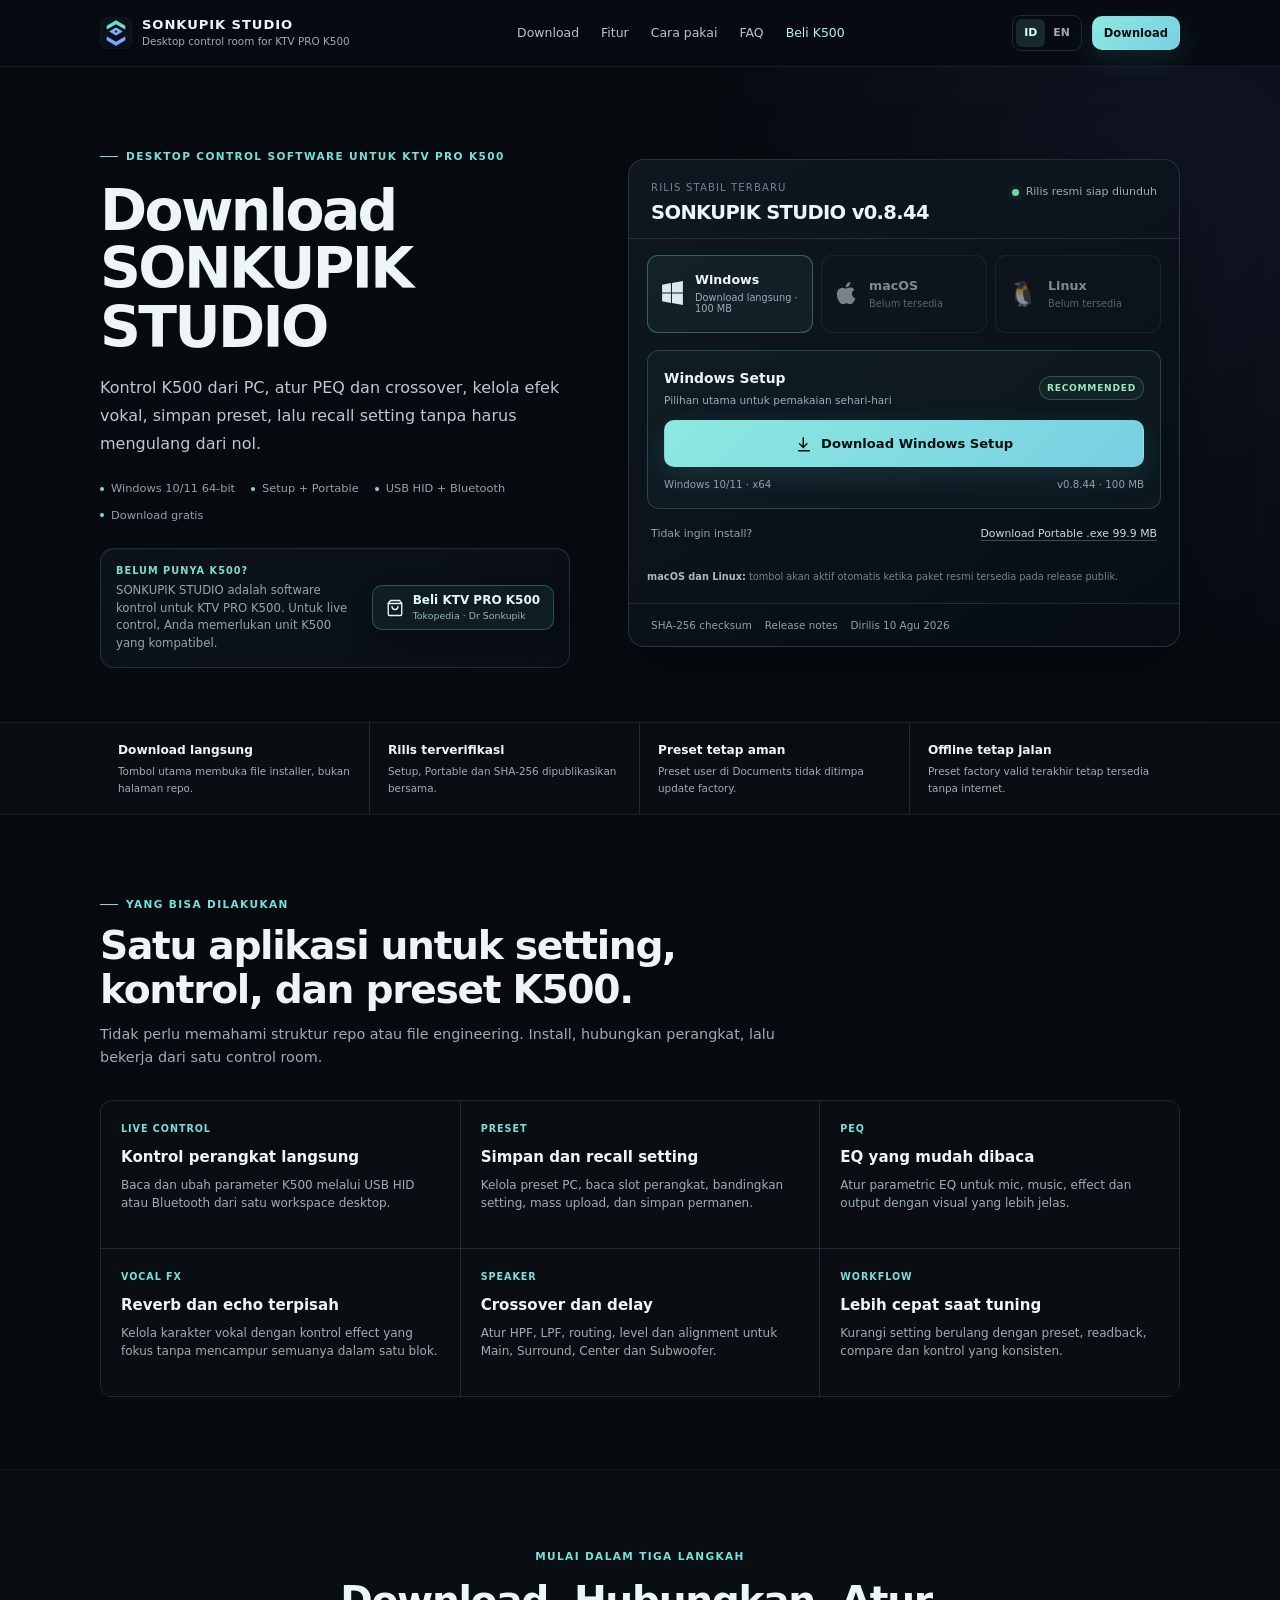
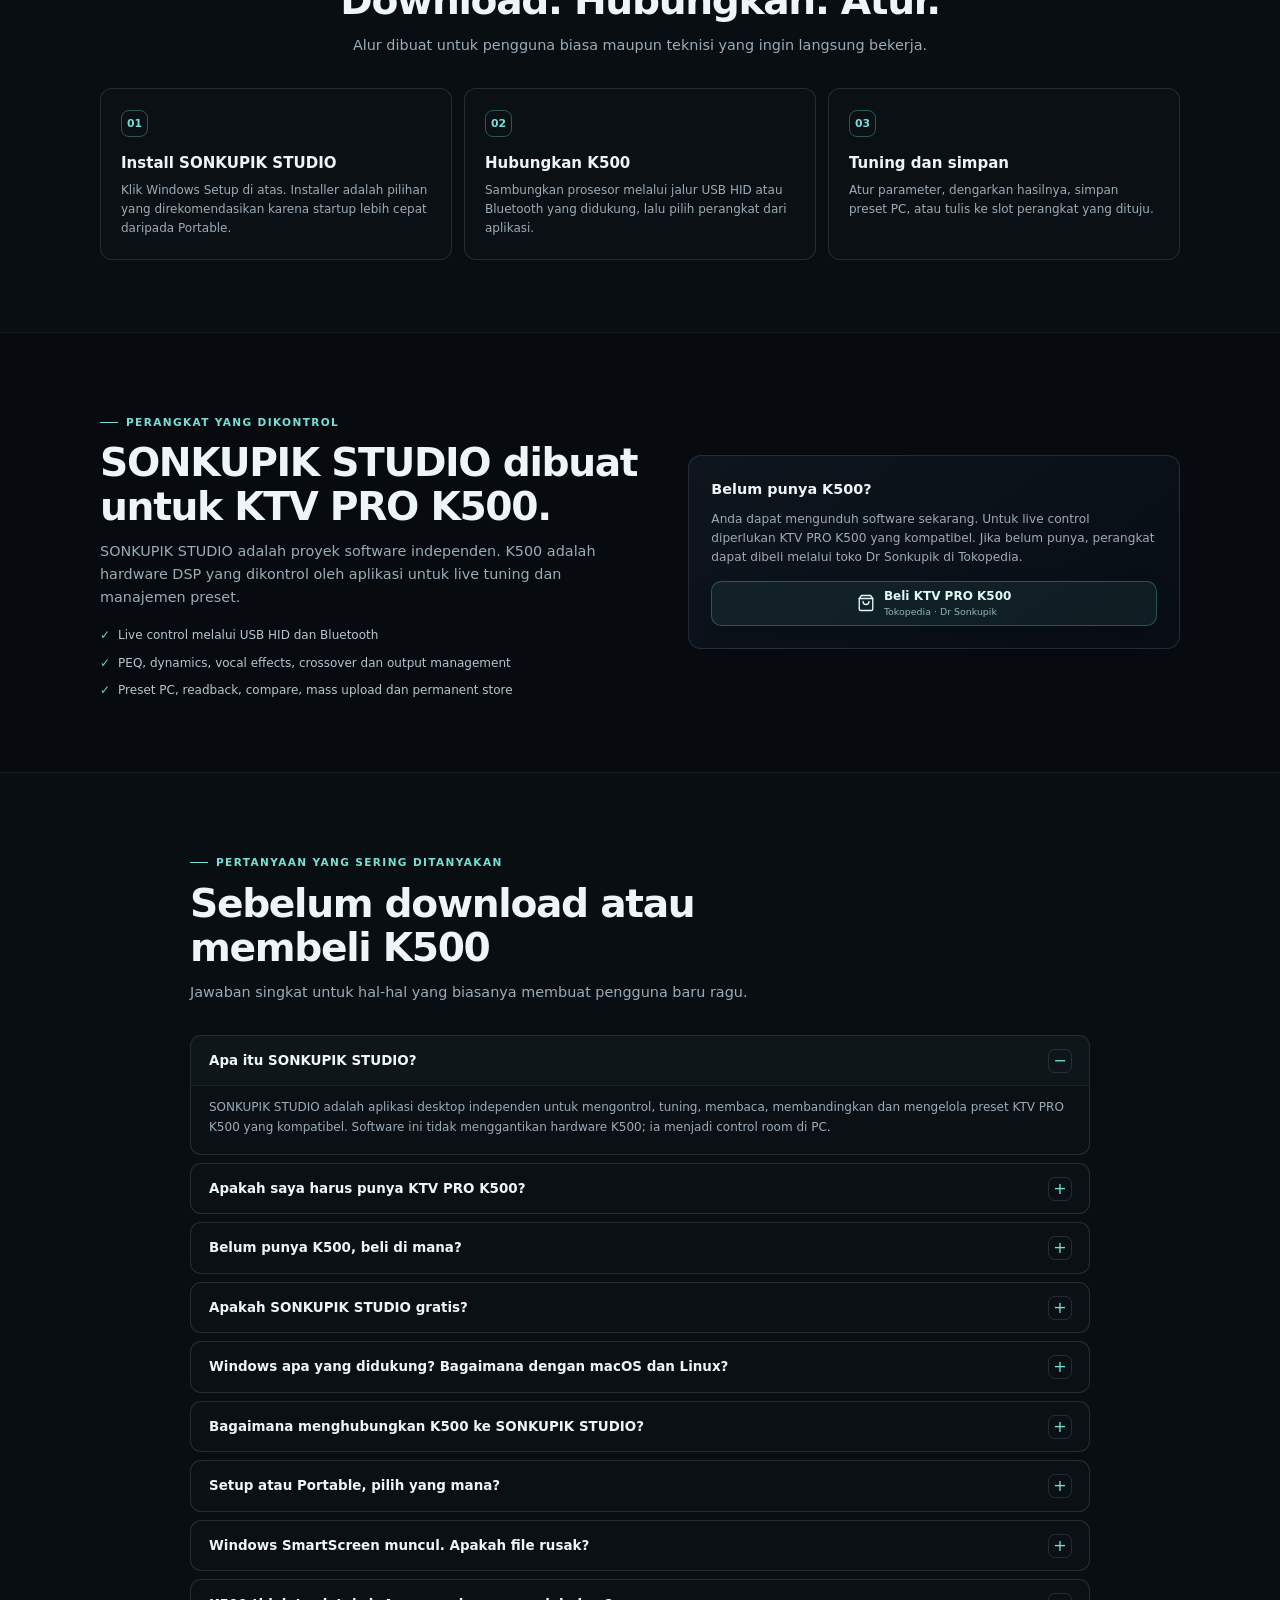
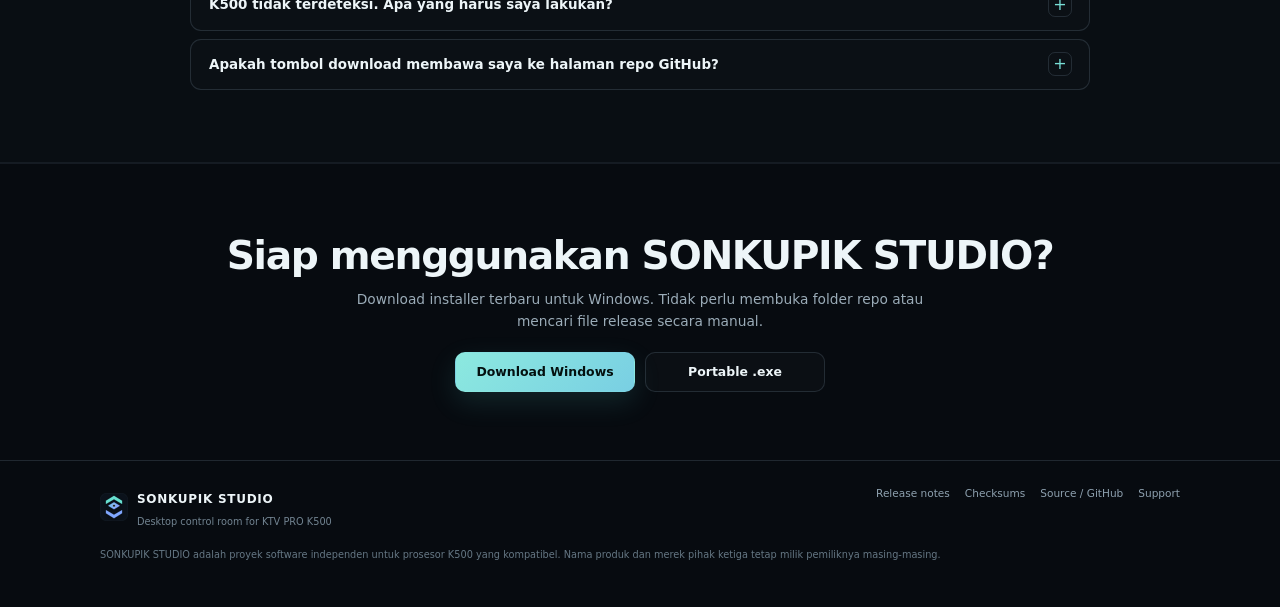
==== commit 6bcf6c26: "Harden landing clarity and beginner FAQ" ====
--- a/site/index.html
+++ b/site/index.html
@@ -14,7 +14,7 @@
   <link rel="alternate" hreflang="en" href="https://masarray.github.io/sonkupik-studio/en/">
   <link rel="alternate" hreflang="x-default" href="https://masarray.github.io/sonkupik-studio/">
   <meta property="og:title" content="Download SONKUPIK STUDIO">
-  <meta property="og:description" content="Aplikasi desktop untuk kontrol dan manajemen preset KTV PRO K500. Download installer Windows langsung dari landing page resmi.">
+  <meta property="og:description" content="Aplikasi desktop untuk kontrol dan manajemen preset KTV PRO K500. Download installer Windows langsung dari halaman download SONKUPIK STUDIO.">
   <meta property="og:type" content="website">
   <meta property="og:url" content="https://masarray.github.io/sonkupik-studio/">
   <meta property="og:site_name" content="SONKUPIK STUDIO">
@@ -23,11 +23,12 @@
   <meta property="og:locale:alternate" content="en_US">
   <meta name="twitter:card" content="summary_large_image">
   <meta name="twitter:title" content="Download SONKUPIK STUDIO">
-  <meta name="twitter:description" content="Control room desktop untuk KTV PRO K500. Windows installer tersedia langsung.">
+  <meta name="twitter:description" content="Control room desktop untuk KTV PRO K500. Windows installer tersedia sekarang.">
   <meta name="twitter:image" content="https://masarray.github.io/sonkupik-studio/assets/sonkupik-studio-preview.svg">
   <link rel="icon" href="assets/sonkupik-mark.svg" type="image/svg+xml">
   <link rel="manifest" href="site.webmanifest">
   <link rel="stylesheet" href="download.css">
+  <link rel="stylesheet" href="polish.css">
   <script id="software-structured-data" type="application/ld+json">
   {
     "@context":"https://schema.org",
@@ -37,12 +38,30 @@
     "applicationSubCategory":"KTV PRO K500 control and preset management software",
     "operatingSystem":"Windows 10/11 64-bit",
     "softwareVersion":"0.8.44",
-    "description":"Aplikasi desktop untuk kontrol live, preset, PEQ, crossover, dynamics, mixer dan loudspeaker management prosesor karaoke KTV PRO K500 yang kompatibel.",
+    "description":"Aplikasi desktop independen untuk kontrol live, preset, PEQ, crossover, dynamics, mixer dan loudspeaker management prosesor karaoke KTV PRO K500 yang kompatibel.",
     "url":"https://masarray.github.io/sonkupik-studio/",
     "downloadUrl":"https://github.com/masarray/sonkupik-studio/releases/download/v0.8.44/SONKUPIK-STUDIO-0.8.44-Setup.exe",
     "releaseNotes":"https://github.com/masarray/sonkupik-studio/releases/tag/v0.8.44",
     "isAccessibleForFree":true,
     "publisher":{"@type":"Organization","name":"MasArray","url":"https://github.com/masarray"}
+  }
+  </script>
+  <script id="faq-structured-data" type="application/ld+json">
+  {
+    "@context":"https://schema.org",
+    "@type":"FAQPage",
+    "mainEntity":[
+      {"@type":"Question","name":"Apa itu SONKUPIK STUDIO?","acceptedAnswer":{"@type":"Answer","text":"SONKUPIK STUDIO adalah aplikasi desktop independen untuk mengontrol, tuning, membaca, membandingkan dan mengelola preset prosesor KTV PRO K500 yang kompatibel."}},
+      {"@type":"Question","name":"Apakah saya harus punya KTV PRO K500?","acceptedAnswer":{"@type":"Answer","text":"Untuk live control perangkat, ya. Aplikasi dapat diunduh tanpa K500, tetapi fungsi baca dan tulis parameter hardware memerlukan unit K500 yang kompatibel."}},
+      {"@type":"Question","name":"Belum punya K500, beli di mana?","acceptedAnswer":{"@type":"Answer","text":"KTV PRO K500 dapat dibeli melalui toko Dr Sonkupik di Tokopedia menggunakan tombol Beli KTV PRO K500 pada halaman ini. Harga, stok dan layanan transaksi mengikuti informasi penjual."}},
+      {"@type":"Question","name":"Apakah SONKUPIK STUDIO gratis?","acceptedAnswer":{"@type":"Answer","text":"Ya. Paket publik SONKUPIK STUDIO dapat diunduh gratis dari halaman ini."}},
+      {"@type":"Question","name":"Windows apa yang didukung?","acceptedAnswer":{"@type":"Answer","text":"Distribusi publik saat ini ditujukan untuk Windows 10 dan Windows 11 64-bit. Paket macOS dan Linux belum tersedia."}},
+      {"@type":"Question","name":"Bagaimana menghubungkan K500?","acceptedAnswer":{"@type":"Answer","text":"Hubungkan K500 melalui jalur USB HID atau Bluetooth yang kompatibel, lalu pilih perangkat dan baca statusnya dari SONKUPIK STUDIO."}},
+      {"@type":"Question","name":"Setup atau Portable?","acceptedAnswer":{"@type":"Answer","text":"Setup direkomendasikan untuk pemakaian harian dan startup yang lebih cepat. Portable cocok jika Anda tidak ingin instalasi permanen."}},
+      {"@type":"Question","name":"Kenapa Windows SmartScreen bisa muncul?","acceptedAnswer":{"@type":"Answer","text":"Binary Windows saat ini belum code-signed sehingga Windows dapat menampilkan peringatan publisher. SHA-256 disediakan untuk memverifikasi identitas file yang diunduh."}},
+      {"@type":"Question","name":"K500 tidak terdeteksi, apa yang harus dilakukan?","acceptedAnswer":{"@type":"Answer","text":"Restart K500 dan komputer, sambungkan ulang melalui USB HID atau Bluetooth yang dimaksud, lalu baca perangkat lagi. Jika masalah tetap terjadi, gunakan panduan Support dengan menyertakan versi aplikasi, Windows dan revisi perangkat."}},
+      {"@type":"Question","name":"Apakah tombol download membawa saya ke halaman repo GitHub?","acceptedAnswer":{"@type":"Answer","text":"Tidak. Tombol Setup dan Portable diarahkan langsung ke file rilis. GitHub digunakan sebagai host distribusi, checksums, release notes dan support teknis."}}
+    ]
   }
   </script>
   <script src="download.js" defer></script>
@@ -59,7 +78,8 @@
       <a href="#download">Download</a>
       <a href="#fitur">Fitur</a>
       <a href="#cara-pakai">Cara pakai</a>
-      <a href="#k500">K500</a>
+      <a href="#faq">FAQ</a>
+      <a class="nav-store" data-k500-store-nav href="https://www.tokopedia.com/dr-sonkupik/recording-tech-ktv-pro-k500-karaoke-effect-processor-4-input-6-output-digital-mixer-dengan-equalizer-compressor-anti-feedback-crossover-ktv-pro-k500" target="_blank" rel="noopener noreferrer">Beli K500</a>
     </nav>
     <div class="nav-actions">
       <div class="lang-switch" aria-label="Bahasa">
@@ -75,7 +95,7 @@
 <section class="hero" id="download">
   <div class="container hero-grid">
     <div>
-      <span class="eyebrow">Aplikasi resmi untuk KTV PRO K500</span>
+      <span class="eyebrow">Desktop control software untuk KTV PRO K500</span>
       <h1>Download<br>SONKUPIK STUDIO</h1>
       <p class="hero-lead">Kontrol K500 dari PC, atur PEQ dan crossover, kelola efek vokal, simpan preset, lalu recall setting tanpa harus mengulang dari nol.</p>
       <ul class="hero-points" aria-label="Ringkasan aplikasi">
@@ -84,15 +104,25 @@
         <li>USB HID + Bluetooth</li>
         <li>Download gratis</li>
       </ul>
+      <div class="hardware-bridge">
+        <div class="hardware-bridge-copy">
+          <span class="hardware-bridge-kicker">BELUM PUNYA K500?</span>
+          <p>SONKUPIK STUDIO adalah software kontrol untuk KTV PRO K500. Untuk live control, Anda memerlukan unit K500 yang kompatibel.</p>
+        </div>
+        <a class="store-button" data-k500-store href="https://www.tokopedia.com/dr-sonkupik/recording-tech-ktv-pro-k500-karaoke-effect-processor-4-input-6-output-digital-mixer-dengan-equalizer-compressor-anti-feedback-crossover-ktv-pro-k500" target="_blank" rel="noopener noreferrer" aria-label="Beli KTV PRO K500 di Tokopedia Dr Sonkupik">
+          <svg class="lucide-store-icon" viewBox="0 0 24 24" aria-hidden="true" fill="none" stroke="currentColor" stroke-width="1.8" stroke-linecap="round" stroke-linejoin="round"><path d="M6 2 3 6v14a2 2 0 0 0 2 2h14a2 2 0 0 0 2-2V6l-3-4Z"/><path d="M3 6h18"/><path d="M16 10a4 4 0 0 1-8 0"/></svg>
+          <span class="store-button-copy"><strong>Beli KTV PRO K500</strong><small>Tokopedia · Dr Sonkupik</small></span>
+        </a>
+      </div>
     </div>
 
     <aside class="download-panel" aria-label="Download SONKUPIK STUDIO">
       <div class="download-head">
         <div>
-          <span class="release-label">Latest stable release</span>
+          <span class="release-label">Rilis stabil terbaru</span>
           <h2>SONKUPIK STUDIO <span data-release-version>v0.8.44</span></h2>
         </div>
-        <span class="release-state" data-release-status>Memeriksa rilis resmi…</span>
+        <span class="release-state" data-release-status>Memeriksa rilis SONKUPIK STUDIO…</span>
       </div>
 
       <div class="platform-list" aria-label="Pilih sistem operasi">
@@ -183,25 +213,38 @@
     <div>
       <span class="eyebrow">Perangkat yang dikontrol</span>
       <h2>SONKUPIK STUDIO dibuat untuk KTV PRO K500.</h2>
-      <p class="section-lead">Landing page ini berfokus pada software. K500 adalah hardware DSP yang dikontrol oleh aplikasi untuk live tuning dan manajemen preset.</p>
+      <p class="section-lead">SONKUPIK STUDIO adalah proyek software independen. K500 adalah hardware DSP yang dikontrol oleh aplikasi untuk live tuning dan manajemen preset.</p>
       <ul class="compat-list">
         <li>Live control melalui USB HID dan Bluetooth</li>
         <li>PEQ, dynamics, vocal effects, crossover dan output management</li>
         <li>Preset PC, readback, compare, mass upload dan permanent store</li>
       </ul>
     </div>
-    <aside class="device-note"><strong>Belum punya K500?</strong><p>Anda tetap dapat mengunduh aplikasi sekarang. Untuk live control, diperlukan perangkat KTV PRO K500 yang kompatibel.</p></aside>
-  </div>
-</section>
-
-<section class="section alt">
-  <div class="container">
-    <div class="section-heading"><span class="eyebrow">Pertanyaan singkat</span><h2>Sebelum download</h2></div>
+    <aside class="device-note">
+      <strong>Belum punya K500?</strong>
+      <p>Anda dapat mengunduh software sekarang. Untuk live control diperlukan KTV PRO K500 yang kompatibel. Jika belum punya, perangkat dapat dibeli melalui toko Dr Sonkupik di Tokopedia.</p>
+      <a class="store-button" data-k500-store-secondary href="https://www.tokopedia.com/dr-sonkupik/recording-tech-ktv-pro-k500-karaoke-effect-processor-4-input-6-output-digital-mixer-dengan-equalizer-compressor-anti-feedback-crossover-ktv-pro-k500" target="_blank" rel="noopener noreferrer" aria-label="Beli KTV PRO K500 di Tokopedia Dr Sonkupik">
+        <svg class="lucide-store-icon" viewBox="0 0 24 24" aria-hidden="true" fill="none" stroke="currentColor" stroke-width="1.8" stroke-linecap="round" stroke-linejoin="round"><path d="M6 2 3 6v14a2 2 0 0 0 2 2h14a2 2 0 0 0 2-2V6l-3-4Z"/><path d="M3 6h18"/><path d="M16 10a4 4 0 0 1-8 0"/></svg>
+        <span class="store-button-copy"><strong>Beli KTV PRO K500</strong><small>Tokopedia · Dr Sonkupik</small></span>
+      </a>
+    </aside>
+  </div>
+</section>
+
+<section class="section alt" id="faq">
+  <div class="container faq-shell">
+    <div class="section-heading"><span class="eyebrow">Pertanyaan yang sering ditanyakan</span><h2>Sebelum download atau membeli K500</h2><p class="section-lead">Jawaban singkat untuk hal-hal yang biasanya membuat pengguna baru ragu.</p></div>
     <div class="faq">
-      <article><h3>Apakah installer membawa saya ke GitHub?</h3><p>Tidak. Tombol Windows Setup dan Portable diarahkan langsung ke file release resmi. GitHub hanya dipakai sebagai host distribusi dan release notes.</p></article>
-      <article><h3>Kenapa macOS dan Linux belum bisa diklik?</h3><p>Release publik saat ini hanya memiliki binary Windows. Tombol macOS/Linux sudah disiapkan dan akan aktif otomatis ketika paket resminya tersedia.</p></article>
-      <article><h3>Setup atau Portable?</h3><p>Gunakan Setup untuk pemakaian harian dan startup lebih cepat. Portable cocok jika Anda tidak ingin instalasi permanen.</p></article>
-      <article><h3>Windows menampilkan SmartScreen?</h3><p>Binary saat ini belum code-signed, sehingga Windows dapat menampilkan peringatan publisher pada first launch. Verifikasi SHA-256 tersedia di halaman ini.</p></article>
+      <details class="faq-item" open><summary>Apa itu SONKUPIK STUDIO?</summary><div class="faq-answer"><p>SONKUPIK STUDIO adalah aplikasi desktop independen untuk mengontrol, tuning, membaca, membandingkan dan mengelola preset KTV PRO K500 yang kompatibel. Software ini tidak menggantikan hardware K500; ia menjadi control room di PC.</p></div></details>
+      <details class="faq-item"><summary>Apakah saya harus punya KTV PRO K500?</summary><div class="faq-answer"><p>Untuk live control perangkat, ya. Anda boleh mengunduh aplikasi tanpa K500, tetapi fungsi baca/tulis parameter hardware memerlukan unit K500 yang kompatibel.</p></div></details>
+      <details class="faq-item"><summary>Belum punya K500, beli di mana?</summary><div class="faq-answer"><p>Gunakan tombol <strong>Beli KTV PRO K500</strong> di halaman ini untuk membuka listing Dr Sonkupik di Tokopedia. Harga, stok, varian, garansi dan layanan transaksi mengikuti informasi terbaru dari penjual.</p><a class="faq-link" href="https://www.tokopedia.com/dr-sonkupik/recording-tech-ktv-pro-k500-karaoke-effect-processor-4-input-6-output-digital-mixer-dengan-equalizer-compressor-anti-feedback-crossover-ktv-pro-k500" target="_blank" rel="noopener noreferrer">Buka Tokopedia →</a></div></details>
+      <details class="faq-item"><summary>Apakah SONKUPIK STUDIO gratis?</summary><div class="faq-answer"><p>Ya. Paket publik SONKUPIK STUDIO dapat diunduh gratis dari halaman ini. Tombol utama mengarah langsung ke installer Windows release terbaru.</p></div></details>
+      <details class="faq-item"><summary>Windows apa yang didukung? Bagaimana dengan macOS dan Linux?</summary><div class="faq-answer"><p>Distribusi publik saat ini ditujukan untuk Windows 10/11 64-bit. Paket macOS dan Linux belum tersedia; tombolnya sengaja dinonaktifkan agar tidak memberi kesan ada installer yang sebenarnya belum dirilis.</p></div></details>
+      <details class="faq-item"><summary>Bagaimana menghubungkan K500 ke SONKUPIK STUDIO?</summary><div class="faq-answer"><p>Hubungkan K500 melalui USB HID atau Bluetooth yang kompatibel, lalu pilih perangkat dan baca statusnya dari aplikasi. Dukungan aktual dapat berbeda menurut revisi hardware, firmware dan konfigurasi Windows.</p></div></details>
+      <details class="faq-item"><summary>Setup atau Portable, pilih yang mana?</summary><div class="faq-answer"><p><strong>Setup</strong> direkomendasikan untuk pemakaian harian dan startup lebih cepat. <strong>Portable</strong> cocok jika Anda tidak ingin instalasi permanen atau ingin menjalankan aplikasi dari lokasi yang fleksibel.</p></div></details>
+      <details class="faq-item"><summary>Windows SmartScreen muncul. Apakah file rusak?</summary><div class="faq-answer"><p>Tidak otomatis berarti file rusak. Binary Windows saat ini belum code-signed sehingga Windows dapat menampilkan peringatan publisher. Gunakan <a class="faq-link" data-download="checksums" href="https://github.com/masarray/sonkupik-studio/releases/download/v0.8.44/SHA256SUMS.txt">SHA-256 checksum</a> dari release yang sama untuk memverifikasi file yang Anda unduh.</p></div></details>
+      <details class="faq-item"><summary>K500 tidak terdeteksi. Apa yang harus saya lakukan?</summary><div class="faq-answer"><p>Restart K500 dan komputer, sambungkan ulang melalui USB HID atau Bluetooth yang dimaksud, lalu baca perangkat lagi. Jika masih gagal, catat versi SONKUPIK STUDIO, versi Windows, revisi K500 dan jalur koneksinya.</p><a class="faq-link" href="https://github.com/masarray/sonkupik-studio/blob/main/SUPPORT.md">Buka panduan Support →</a></div></details>
+      <details class="faq-item"><summary>Apakah tombol download membawa saya ke halaman repo GitHub?</summary><div class="faq-answer"><p>Tidak. Tombol Windows Setup dan Portable diarahkan langsung ke file rilis. GitHub dipakai di belakang layar sebagai host distribusi, checksums, release notes, source dan support teknis.</p></div></details>
     </div>
   </div>
 </section>
@@ -209,7 +252,7 @@
 <section class="final-download">
   <div class="container">
     <h2>Siap menggunakan SONKUPIK STUDIO?</h2>
-    <p>Download installer resmi terbaru untuk Windows. Tidak perlu membuka folder repo atau mencari file release secara manual.</p>
+    <p>Download installer terbaru untuk Windows. Tidak perlu membuka folder repo atau mencari file release secara manual.</p>
     <div class="final-actions">
       <a class="button primary" data-download="setup" href="https://github.com/masarray/sonkupik-studio/releases/download/v0.8.44/SONKUPIK-STUDIO-0.8.44-Setup.exe">Download Windows</a>
       <a class="button" data-download="portable" href="https://github.com/masarray/sonkupik-studio/releases/download/v0.8.44/SONKUPIK-STUDIO-0.8.44-Portable.exe">Portable .exe</a>
@@ -228,4 +271,4 @@
   </div>
 </footer>
 </body>
-</html>+</html>
--- a/site/polish.css
+++ b/site/polish.css
@@ -0,0 +1,2 @@
+/* Final public-landing polish: static purchase journey + beginner FAQ. */
+summary:focus-visible{outline:2px solid var(--accent);outline-offset:-2px}.nav-store{color:#b8eee8}.nav-store:hover{color:#e8fffc}.hardware-bridge{margin-top:24px;max-width:590px;display:flex;align-items:center;justify-content:space-between;gap:18px;padding:14px 15px;border:1px solid rgba(105,223,209,.16);border-radius:14px;background:linear-gradient(135deg,rgba(105,223,209,.045),rgba(129,168,255,.025));box-shadow:inset 0 1px rgba(255,255,255,.025)}.hardware-bridge-copy{min-width:0}.hardware-bridge-kicker{display:block;margin-bottom:4px;color:#80d9cf;font-size:.61rem;font-weight:760;letter-spacing:.105em}.hardware-bridge p{margin:0;color:#92a5b2;font-size:.73rem;line-height:1.5}.store-button{flex:0 0 auto;min-height:43px;display:inline-flex;align-items:center;gap:9px;padding:8px 13px;border:1px solid rgba(105,223,209,.28);border-radius:10px;background:rgba(105,223,209,.065);color:#dffaf6;text-decoration:none;box-shadow:0 9px 22px rgba(0,0,0,.16);transition:transform .16s ease,border-color .16s ease,background .16s ease,box-shadow .16s ease}.store-button:hover{transform:translateY(-1px);border-color:rgba(105,223,209,.52);background:rgba(105,223,209,.105);box-shadow:0 12px 27px rgba(0,0,0,.22)}.store-button:focus-visible{outline:2px solid #69dfd1;outline-offset:3px}.lucide-store-icon{width:18px;height:18px;flex:0 0 auto}.store-button-copy{display:grid;line-height:1.08}.store-button-copy strong{font-size:.75rem;font-weight:720}.store-button-copy small{margin-top:4px;color:#8fb8b2;font-size:.59rem;font-weight:520}.device-note .store-button{margin-top:13px;width:100%;justify-content:center;background:rgba(105,223,209,.075)}.faq-shell{max-width:900px}.faq{display:grid;grid-template-columns:1fr;gap:8px}.faq-item{overflow:hidden;border:1px solid var(--line);border-radius:11px;background:rgba(255,255,255,.012)}.faq-item summary{position:relative;cursor:pointer;list-style:none;padding:15px 48px 15px 18px;color:var(--text);font-size:.84rem;font-weight:640;line-height:1.45;transition:background .16s ease,color .16s ease}.faq-item summary::-webkit-details-marker{display:none}.faq-item summary:after{content:"+";position:absolute;right:17px;top:50%;width:22px;height:22px;display:grid;place-items:center;transform:translateY(-50%);border:1px solid var(--line);border-radius:7px;color:var(--accent);font-size:1rem;font-weight:500;line-height:1}.faq-item[open] summary{background:rgba(120,223,214,.025)}.faq-item[open] summary:after{content:"−"}.faq-answer{padding:0 18px 16px;border-top:1px solid rgba(160,190,214,.09)}.faq-answer p{margin:12px 0 0;color:var(--muted);font-size:.75rem;line-height:1.65}.faq-link{display:inline-flex;margin-top:9px;color:var(--accent);font-size:.72rem;font-weight:650;text-decoration:none}.faq-link:hover{color:#c9faf5}.faq-item strong{color:#dce8ed}.faq-item a:focus-visible{outline:2px solid var(--accent);outline-offset:3px}@media(max-width:700px){.hardware-bridge{align-items:stretch;flex-direction:column;gap:12px}.hardware-bridge .store-button{width:100%;justify-content:center}.faq-item summary{padding:14px 45px 14px 15px}.faq-answer{padding:0 15px 15px}}
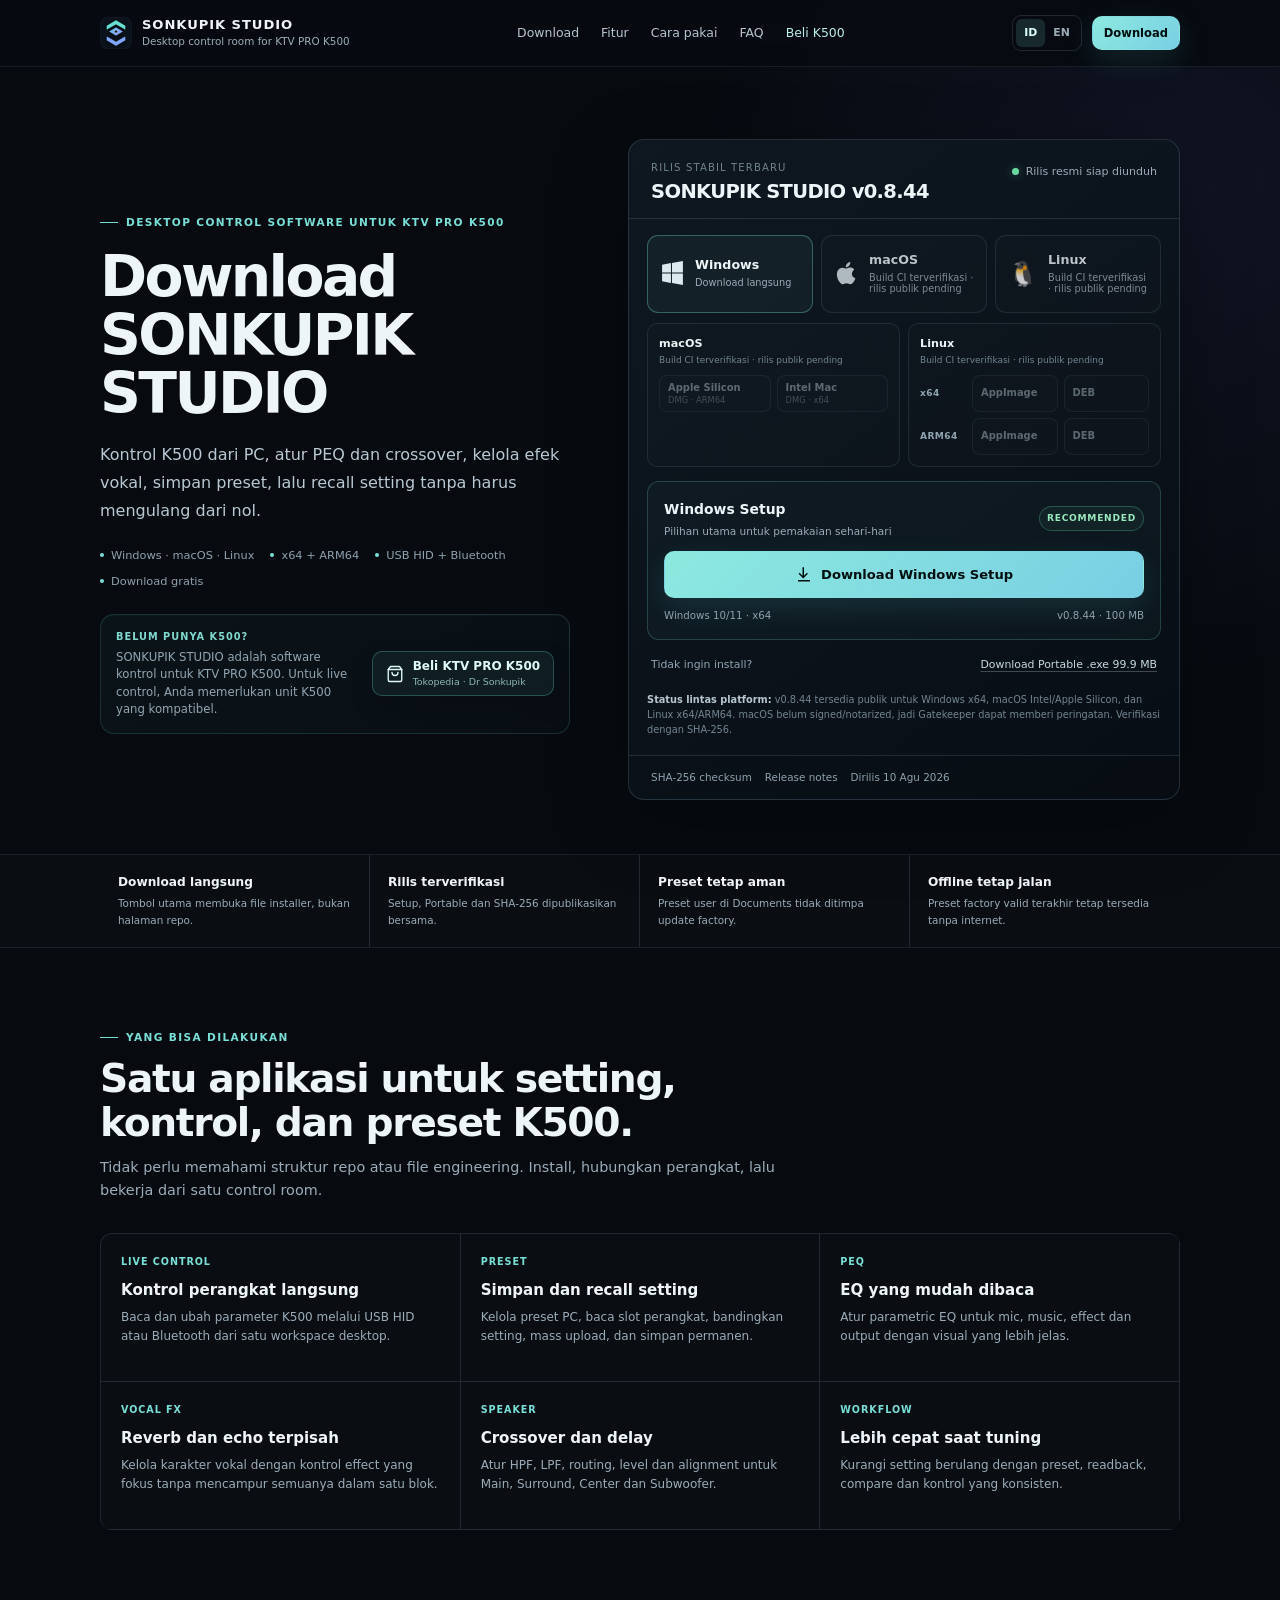
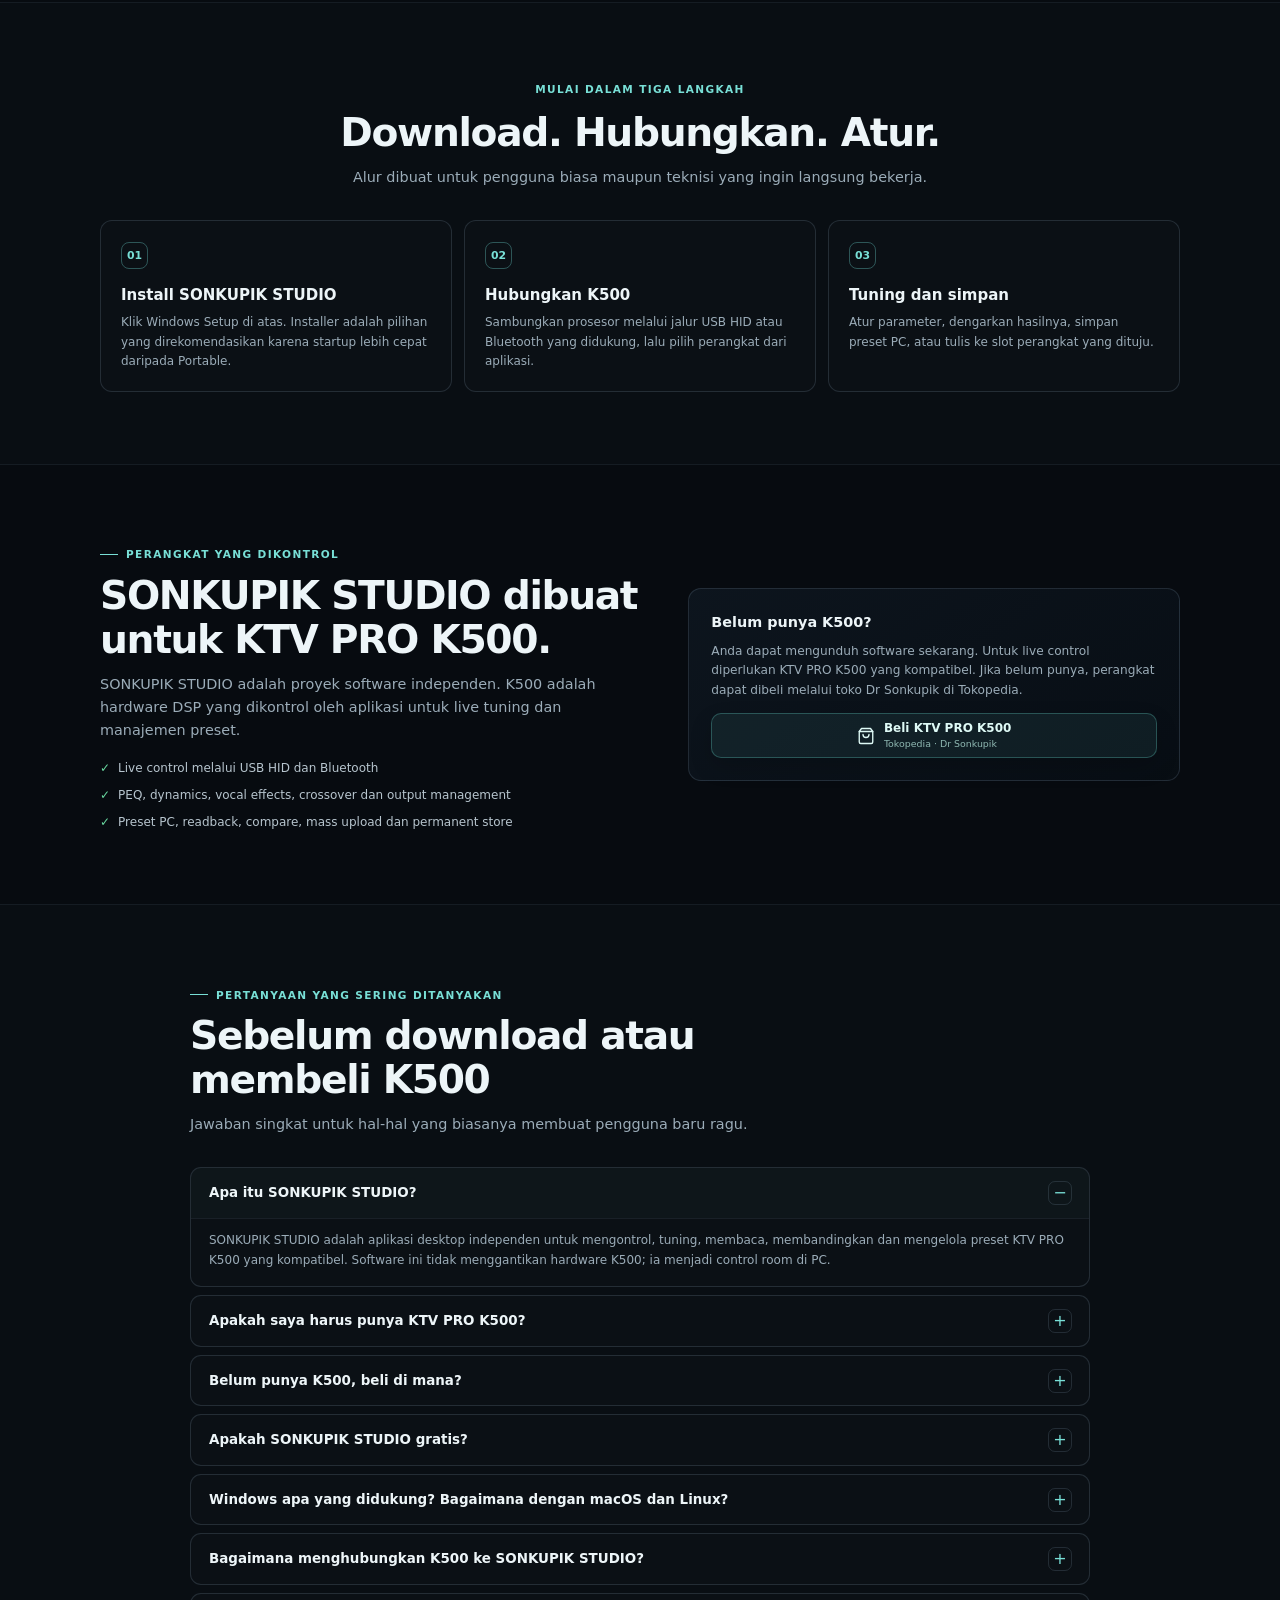
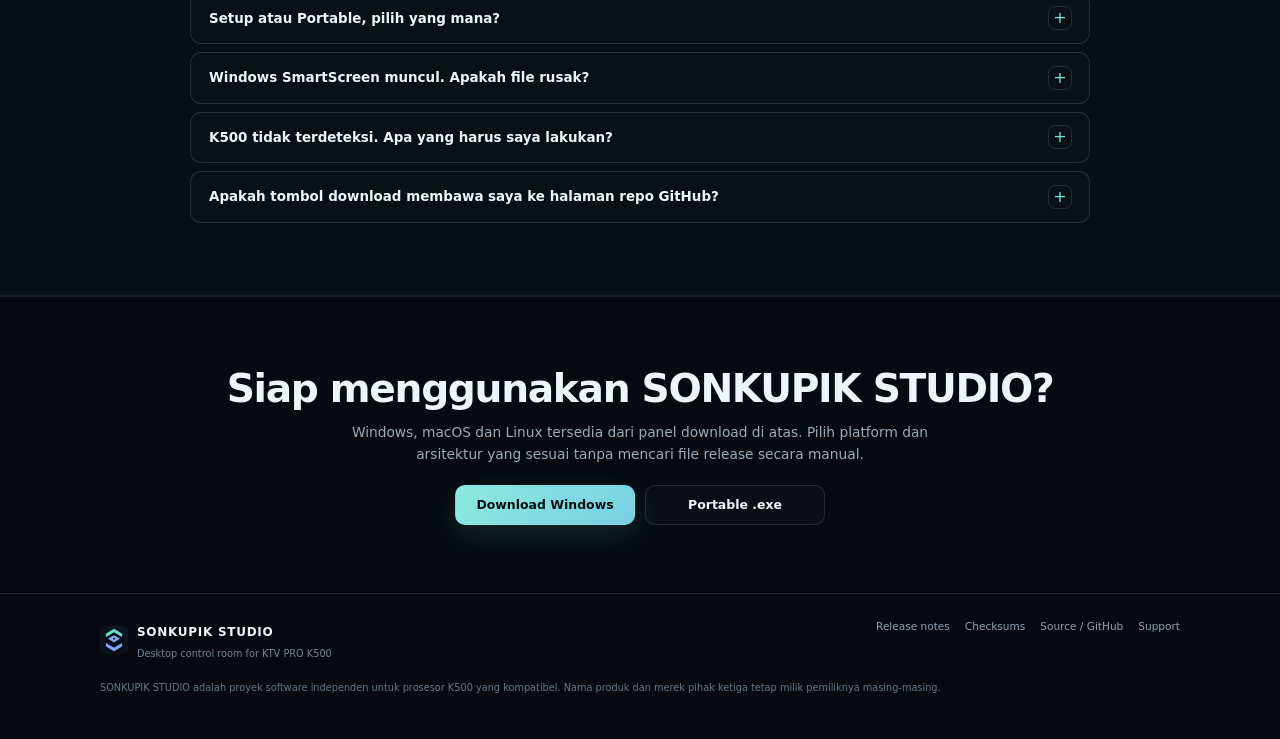
==== commit f6605533: "Sync static landing with all-platform release" ====
--- a/site/index.html
+++ b/site/index.html
@@ -3,8 +3,8 @@
 <head>
   <meta charset="utf-8">
   <meta name="viewport" content="width=device-width,initial-scale=1">
-  <title>Download SONKUPIK STUDIO untuk Windows | KTV PRO K500</title>
-  <meta name="description" content="Download SONKUPIK STUDIO, aplikasi desktop untuk kontrol, preset, PEQ, crossover, efek vokal dan manajemen KTV PRO K500. Installer Windows tersedia langsung.">
+  <title>Download SONKUPIK STUDIO | Windows, macOS &amp; Linux</title>
+  <meta name="description" content="Download SONKUPIK STUDIO untuk Windows, macOS Intel/Apple Silicon, dan Linux x64/ARM64. Control room desktop untuk KTV PRO K500.">
   <meta name="robots" content="index,follow,max-image-preview:large,max-snippet:-1,max-video-preview:-1">
   <meta name="author" content="MasArray / Tutorial Mas Ari">
   <meta name="theme-color" content="#070b10">
@@ -23,7 +23,7 @@
   <meta property="og:locale:alternate" content="en_US">
   <meta name="twitter:card" content="summary_large_image">
   <meta name="twitter:title" content="Download SONKUPIK STUDIO">
-  <meta name="twitter:description" content="Control room desktop untuk KTV PRO K500. Windows installer tersedia sekarang.">
+  <meta name="twitter:description" content="Control room desktop KTV PRO K500 untuk Windows, macOS dan Linux.">
   <meta name="twitter:image" content="https://masarray.github.io/sonkupik-studio/assets/sonkupik-studio-preview.svg">
   <link rel="icon" href="assets/sonkupik-mark.svg" type="image/svg+xml">
   <link rel="manifest" href="site.webmanifest">
@@ -36,7 +36,7 @@
     "name":"SONKUPIK STUDIO",
     "applicationCategory":"MultimediaApplication",
     "applicationSubCategory":"KTV PRO K500 control and preset management software",
-    "operatingSystem":"Windows 10/11 64-bit",
+    "operatingSystem":"Windows 10/11 64-bit; macOS Intel/Apple Silicon; Linux x64/ARM64",
     "softwareVersion":"0.8.44",
     "description":"Aplikasi desktop independen untuk kontrol live, preset, PEQ, crossover, dynamics, mixer dan loudspeaker management prosesor karaoke KTV PRO K500 yang kompatibel.",
     "url":"https://masarray.github.io/sonkupik-studio/",
@@ -55,7 +55,7 @@
       {"@type":"Question","name":"Apakah saya harus punya KTV PRO K500?","acceptedAnswer":{"@type":"Answer","text":"Untuk live control perangkat, ya. Aplikasi dapat diunduh tanpa K500, tetapi fungsi baca dan tulis parameter hardware memerlukan unit K500 yang kompatibel."}},
       {"@type":"Question","name":"Belum punya K500, beli di mana?","acceptedAnswer":{"@type":"Answer","text":"KTV PRO K500 dapat dibeli melalui toko Dr Sonkupik di Tokopedia menggunakan tombol Beli KTV PRO K500 pada halaman ini. Harga, stok dan layanan transaksi mengikuti informasi penjual."}},
       {"@type":"Question","name":"Apakah SONKUPIK STUDIO gratis?","acceptedAnswer":{"@type":"Answer","text":"Ya. Paket publik SONKUPIK STUDIO dapat diunduh gratis dari halaman ini."}},
-      {"@type":"Question","name":"Windows apa yang didukung?","acceptedAnswer":{"@type":"Answer","text":"Distribusi publik saat ini ditujukan untuk Windows 10 dan Windows 11 64-bit. Paket macOS dan Linux belum tersedia."}},
+      {"@type":"Question","name":"Windows apa yang didukung?","acceptedAnswer":{"@type":"Answer","text":"v0.8.44 tersedia publik untuk Windows 10/11 x64, macOS Intel/Apple Silicon, dan Linux x64/ARM64. Paket macOS belum Developer ID signed/notarized sehingga Gatekeeper dapat memberi peringatan."}},
       {"@type":"Question","name":"Bagaimana menghubungkan K500?","acceptedAnswer":{"@type":"Answer","text":"Hubungkan K500 melalui jalur USB HID atau Bluetooth yang kompatibel, lalu pilih perangkat dan baca statusnya dari SONKUPIK STUDIO."}},
       {"@type":"Question","name":"Setup atau Portable?","acceptedAnswer":{"@type":"Answer","text":"Setup direkomendasikan untuk pemakaian harian dan startup yang lebih cepat. Portable cocok jika Anda tidak ingin instalasi permanen."}},
       {"@type":"Question","name":"Kenapa Windows SmartScreen bisa muncul?","acceptedAnswer":{"@type":"Answer","text":"Binary Windows saat ini belum code-signed sehingga Windows dapat menampilkan peringatan publisher. SHA-256 disediakan untuk memverifikasi identitas file yang diunduh."}},
@@ -99,8 +99,8 @@
       <h1>Download<br>SONKUPIK STUDIO</h1>
       <p class="hero-lead">Kontrol K500 dari PC, atur PEQ dan crossover, kelola efek vokal, simpan preset, lalu recall setting tanpa harus mengulang dari nol.</p>
       <ul class="hero-points" aria-label="Ringkasan aplikasi">
-        <li>Windows 10/11 64-bit</li>
-        <li>Setup + Portable</li>
+        <li>Windows · macOS · Linux</li>
+        <li>x64 + ARM64</li>
         <li>USB HID + Bluetooth</li>
         <li>Download gratis</li>
       </ul>
@@ -132,11 +132,11 @@
         </a>
         <a class="platform-button" data-platform-download="macos" aria-disabled="true">
           <svg class="platform-icon" viewBox="0 0 24 24" aria-hidden="true"><path fill="currentColor" d="M17.2 12.4c0-2.7 2.2-4 2.3-4.1-1.2-1.8-3.2-2-3.9-2-1.7-.2-3.2 1-4 1s-2.1-1-3.5-.9c-1.8 0-3.5 1.1-4.4 2.7-1.9 3.2-.5 8 1.3 10.6.9 1.3 2 2.7 3.4 2.6 1.4-.1 1.9-.9 3.6-.9s2.2.9 3.7.9c1.5 0 2.5-1.3 3.4-2.6 1-1.5 1.5-3 1.5-3.1-.1 0-3.4-1.3-3.4-4.2ZM14.5 4.6c.8-1 1.3-2.3 1.2-3.6-1.1 0-2.4.8-3.2 1.7-.7.8-1.3 2.2-1.2 3.4 1.2.1 2.4-.6 3.2-1.5Z"/></svg>
-          <span class="platform-copy"><strong>macOS</strong><small data-platform-status>Belum tersedia</small></span>
+          <span class="platform-copy"><strong>macOS</strong><small data-platform-status>Pilih arsitektur di bawah</small></span>
         </a>
         <a class="platform-button" data-platform-download="linux" aria-disabled="true">
           <span class="os-linux" aria-hidden="true">🐧</span>
-          <span class="platform-copy"><strong>Linux</strong><small data-platform-status>Belum tersedia</small></span>
+          <span class="platform-copy"><strong>Linux</strong><small data-platform-status>Pilih arsitektur di bawah</small></span>
         </a>
       </div>
 
@@ -156,7 +156,7 @@
         <span>Tidak ingin install?</span>
         <a data-download="portable" href="https://github.com/masarray/sonkupik-studio/releases/download/v0.8.44/SONKUPIK-STUDIO-0.8.44-Portable.exe">Download Portable .exe <span data-portable-size>±100 MB</span></a>
       </div>
-      <p class="availability-note"><strong>macOS dan Linux:</strong> tombol akan aktif otomatis ketika paket resmi tersedia pada release publik.</p>
+      <p class="availability-note"><strong>Status lintas platform:</strong> v0.8.44 tersedia publik untuk Windows, macOS dan Linux. DMG macOS belum signed/notarized; verifikasi download dengan SHA-256.</p>
       <div class="release-links">
         <a data-download="checksums" href="https://github.com/masarray/sonkupik-studio/releases/download/v0.8.44/SHA256SUMS.txt">SHA-256 checksum</a>
         <a data-release-link href="https://github.com/masarray/sonkupik-studio/releases/tag/v0.8.44">Release notes</a>
@@ -239,7 +239,7 @@
       <details class="faq-item"><summary>Apakah saya harus punya KTV PRO K500?</summary><div class="faq-answer"><p>Untuk live control perangkat, ya. Anda boleh mengunduh aplikasi tanpa K500, tetapi fungsi baca/tulis parameter hardware memerlukan unit K500 yang kompatibel.</p></div></details>
       <details class="faq-item"><summary>Belum punya K500, beli di mana?</summary><div class="faq-answer"><p>Gunakan tombol <strong>Beli KTV PRO K500</strong> di halaman ini untuk membuka listing Dr Sonkupik di Tokopedia. Harga, stok, varian, garansi dan layanan transaksi mengikuti informasi terbaru dari penjual.</p><a class="faq-link" href="https://www.tokopedia.com/dr-sonkupik/recording-tech-ktv-pro-k500-karaoke-effect-processor-4-input-6-output-digital-mixer-dengan-equalizer-compressor-anti-feedback-crossover-ktv-pro-k500" target="_blank" rel="noopener noreferrer">Buka Tokopedia →</a></div></details>
       <details class="faq-item"><summary>Apakah SONKUPIK STUDIO gratis?</summary><div class="faq-answer"><p>Ya. Paket publik SONKUPIK STUDIO dapat diunduh gratis dari halaman ini. Tombol utama mengarah langsung ke installer Windows release terbaru.</p></div></details>
-      <details class="faq-item"><summary>Windows apa yang didukung? Bagaimana dengan macOS dan Linux?</summary><div class="faq-answer"><p>Distribusi publik saat ini ditujukan untuk Windows 10/11 64-bit. Paket macOS dan Linux belum tersedia; tombolnya sengaja dinonaktifkan agar tidak memberi kesan ada installer yang sebenarnya belum dirilis.</p></div></details>
+      <details class="faq-item"><summary>Windows apa yang didukung? Bagaimana dengan macOS dan Linux?</summary><div class="faq-answer"><p>v0.8.44 tersedia publik untuk Windows 10/11 x64, macOS Intel/Apple Silicon, dan Linux x64/ARM64. DMG macOS belum signed/notarized dan dapat memicu Gatekeeper; build Mac/Linux telah melewati verifikasi CI.</p></div></details>
       <details class="faq-item"><summary>Bagaimana menghubungkan K500 ke SONKUPIK STUDIO?</summary><div class="faq-answer"><p>Hubungkan K500 melalui USB HID atau Bluetooth yang kompatibel, lalu pilih perangkat dan baca statusnya dari aplikasi. Dukungan aktual dapat berbeda menurut revisi hardware, firmware dan konfigurasi Windows.</p></div></details>
       <details class="faq-item"><summary>Setup atau Portable, pilih yang mana?</summary><div class="faq-answer"><p><strong>Setup</strong> direkomendasikan untuk pemakaian harian dan startup lebih cepat. <strong>Portable</strong> cocok jika Anda tidak ingin instalasi permanen atau ingin menjalankan aplikasi dari lokasi yang fleksibel.</p></div></details>
       <details class="faq-item"><summary>Windows SmartScreen muncul. Apakah file rusak?</summary><div class="faq-answer"><p>Tidak otomatis berarti file rusak. Binary Windows saat ini belum code-signed sehingga Windows dapat menampilkan peringatan publisher. Gunakan <a class="faq-link" data-download="checksums" href="https://github.com/masarray/sonkupik-studio/releases/download/v0.8.44/SHA256SUMS.txt">SHA-256 checksum</a> dari release yang sama untuk memverifikasi file yang Anda unduh.</p></div></details>
@@ -252,7 +252,7 @@
 <section class="final-download">
   <div class="container">
     <h2>Siap menggunakan SONKUPIK STUDIO?</h2>
-    <p>Download installer terbaru untuk Windows. Tidak perlu membuka folder repo atau mencari file release secara manual.</p>
+    <p>Windows, macOS dan Linux tersedia dari panel download di atas. Pilih platform dan arsitektur yang sesuai tanpa mencari file release secara manual.</p>
     <div class="final-actions">
       <a class="button primary" data-download="setup" href="https://github.com/masarray/sonkupik-studio/releases/download/v0.8.44/SONKUPIK-STUDIO-0.8.44-Setup.exe">Download Windows</a>
       <a class="button" data-download="portable" href="https://github.com/masarray/sonkupik-studio/releases/download/v0.8.44/SONKUPIK-STUDIO-0.8.44-Portable.exe">Portable .exe</a>
--- a/site/polish.css
+++ b/site/polish.css
@@ -1,2 +1,4 @@
-/* Final public-landing polish: static purchase journey + beginner FAQ. */
-summary:focus-visible{outline:2px solid var(--accent);outline-offset:-2px}.nav-store{color:#b8eee8}.nav-store:hover{color:#e8fffc}.hardware-bridge{margin-top:24px;max-width:590px;display:flex;align-items:center;justify-content:space-between;gap:18px;padding:14px 15px;border:1px solid rgba(105,223,209,.16);border-radius:14px;background:linear-gradient(135deg,rgba(105,223,209,.045),rgba(129,168,255,.025));box-shadow:inset 0 1px rgba(255,255,255,.025)}.hardware-bridge-copy{min-width:0}.hardware-bridge-kicker{display:block;margin-bottom:4px;color:#80d9cf;font-size:.61rem;font-weight:760;letter-spacing:.105em}.hardware-bridge p{margin:0;color:#92a5b2;font-size:.73rem;line-height:1.5}.store-button{flex:0 0 auto;min-height:43px;display:inline-flex;align-items:center;gap:9px;padding:8px 13px;border:1px solid rgba(105,223,209,.28);border-radius:10px;background:rgba(105,223,209,.065);color:#dffaf6;text-decoration:none;box-shadow:0 9px 22px rgba(0,0,0,.16);transition:transform .16s ease,border-color .16s ease,background .16s ease,box-shadow .16s ease}.store-button:hover{transform:translateY(-1px);border-color:rgba(105,223,209,.52);background:rgba(105,223,209,.105);box-shadow:0 12px 27px rgba(0,0,0,.22)}.store-button:focus-visible{outline:2px solid #69dfd1;outline-offset:3px}.lucide-store-icon{width:18px;height:18px;flex:0 0 auto}.store-button-copy{display:grid;line-height:1.08}.store-button-copy strong{font-size:.75rem;font-weight:720}.store-button-copy small{margin-top:4px;color:#8fb8b2;font-size:.59rem;font-weight:520}.device-note .store-button{margin-top:13px;width:100%;justify-content:center;background:rgba(105,223,209,.075)}.faq-shell{max-width:900px}.faq{display:grid;grid-template-columns:1fr;gap:8px}.faq-item{overflow:hidden;border:1px solid var(--line);border-radius:11px;background:rgba(255,255,255,.012)}.faq-item summary{position:relative;cursor:pointer;list-style:none;padding:15px 48px 15px 18px;color:var(--text);font-size:.84rem;font-weight:640;line-height:1.45;transition:background .16s ease,color .16s ease}.faq-item summary::-webkit-details-marker{display:none}.faq-item summary:after{content:"+";position:absolute;right:17px;top:50%;width:22px;height:22px;display:grid;place-items:center;transform:translateY(-50%);border:1px solid var(--line);border-radius:7px;color:var(--accent);font-size:1rem;font-weight:500;line-height:1}.faq-item[open] summary{background:rgba(120,223,214,.025)}.faq-item[open] summary:after{content:"−"}.faq-answer{padding:0 18px 16px;border-top:1px solid rgba(160,190,214,.09)}.faq-answer p{margin:12px 0 0;color:var(--muted);font-size:.75rem;line-height:1.65}.faq-link{display:inline-flex;margin-top:9px;color:var(--accent);font-size:.72rem;font-weight:650;text-decoration:none}.faq-link:hover{color:#c9faf5}.faq-item strong{color:#dce8ed}.faq-item a:focus-visible{outline:2px solid var(--accent);outline-offset:3px}@media(max-width:700px){.hardware-bridge{align-items:stretch;flex-direction:column;gap:12px}.hardware-bridge .store-button{width:100%;justify-content:center}.faq-item summary{padding:14px 45px 14px 15px}.faq-answer{padding:0 15px 15px}}
+/* Final public-landing polish: purchase journey, beginner FAQ and cross-platform release status. */
+summary:focus-visible{outline:2px solid var(--accent);outline-offset:-2px}.nav-store{color:#b8eee8}.nav-store:hover{color:#e8fffc}.hardware-bridge{margin-top:24px;max-width:590px;display:flex;align-items:center;justify-content:space-between;gap:18px;padding:14px 15px;border:1px solid rgba(105,223,209,.16);border-radius:14px;background:linear-gradient(135deg,rgba(105,223,209,.045),rgba(129,168,255,.025));box-shadow:inset 0 1px rgba(255,255,255,.025)}.hardware-bridge-copy{min-width:0}.hardware-bridge-kicker{display:block;margin-bottom:4px;color:#80d9cf;font-size:.61rem;font-weight:760;letter-spacing:.105em}.hardware-bridge p{margin:0;color:#92a5b2;font-size:.73rem;line-height:1.5}.store-button{flex:0 0 auto;min-height:43px;display:inline-flex;align-items:center;gap:9px;padding:8px 13px;border:1px solid rgba(105,223,209,.28);border-radius:10px;background:rgba(105,223,209,.065);color:#dffaf6;text-decoration:none;box-shadow:0 9px 22px rgba(0,0,0,.16);transition:transform .16s ease,border-color .16s ease,background .16s ease,box-shadow .16s ease}.store-button:hover{transform:translateY(-1px);border-color:rgba(105,223,209,.52);background:rgba(105,223,209,.105);box-shadow:0 12px 27px rgba(0,0,0,.22)}.store-button:focus-visible{outline:2px solid #69dfd1;outline-offset:3px}.lucide-store-icon{width:18px;height:18px;flex:0 0 auto}.store-button-copy{display:grid;line-height:1.08}.store-button-copy strong{font-size:.75rem;font-weight:720}.store-button-copy small{margin-top:4px;color:#8fb8b2;font-size:.59rem;font-weight:520}.device-note .store-button{margin-top:13px;width:100%;justify-content:center;background:rgba(105,223,209,.075)}.faq-shell{max-width:900px}.faq{display:grid;grid-template-columns:1fr;gap:8px}.faq-item{overflow:hidden;border:1px solid var(--line);border-radius:11px;background:rgba(255,255,255,.012)}.faq-item summary{position:relative;cursor:pointer;list-style:none;padding:15px 48px 15px 18px;color:var(--text);font-size:.84rem;font-weight:640;line-height:1.45;transition:background .16s ease,color .16s ease}.faq-item summary::-webkit-details-marker{display:none}.faq-item summary:after{content:"+";position:absolute;right:17px;top:50%;width:22px;height:22px;display:grid;place-items:center;transform:translateY(-50%);border:1px solid var(--line);border-radius:7px;color:var(--accent);font-size:1rem;font-weight:500;line-height:1}.faq-item[open] summary{background:rgba(120,223,214,.025)}.faq-item[open] summary:after{content:"−"}.faq-answer{padding:0 18px 16px;border-top:1px solid rgba(160,190,214,.09)}.faq-answer p{margin:12px 0 0;color:var(--muted);font-size:.75rem;line-height:1.65}.faq-link{display:inline-flex;margin-top:9px;color:var(--accent);font-size:.72rem;font-weight:650;text-decoration:none}.faq-link:hover{color:#c9faf5}.faq-item strong{color:#dce8ed}.faq-item a:focus-visible{outline:2px solid var(--accent);outline-offset:3px}
+.platform-button.is-cross-platform-status[aria-disabled=true]{opacity:.78;cursor:default}.platform-button.is-cross-platform-status[aria-disabled=true]:hover{border-color:var(--line);background:rgba(255,255,255,.016)}.platform-button.is-cross-platform-status.has-public-assets[aria-disabled=true]{opacity:1;border-color:rgba(120,223,214,.24);background:rgba(120,223,214,.035)}.platform-matrix{display:grid;grid-template-columns:1fr 1fr;gap:8px;margin:0 18px 14px}.platform-variant-group{padding:11px;border:1px solid rgba(160,190,214,.12);border-radius:10px;background:rgba(255,255,255,.012)}.platform-variant-head{display:grid;gap:2px;margin-bottom:8px}.platform-variant-head strong{font-size:.7rem;font-weight:680}.platform-variant-head span{color:#728591;font-size:.56rem;line-height:1.35}.platform-variant-links{display:grid;grid-template-columns:1fr 1fr;gap:6px}.platform-variant-links a,.platform-variant-architectures a{min-height:37px;display:grid;align-content:center;padding:6px 8px;border:1px solid var(--line);border-radius:8px;background:rgba(255,255,255,.012);color:#a5b5c0;font-size:.62rem;font-weight:650;line-height:1.15}.platform-variant-links a small{margin-top:3px;color:#6f828f;font-size:.52rem;font-weight:520}.platform-variant-links a[aria-disabled=true],.platform-variant-architectures a[aria-disabled=true]{opacity:.52;cursor:not-allowed}.platform-variant-links a.is-available,.platform-variant-architectures a.is-available{border-color:rgba(120,223,214,.3);background:rgba(120,223,214,.055);color:#dff9f6}.platform-variant-links a.is-available:hover,.platform-variant-architectures a.is-available:hover{border-color:rgba(120,223,214,.54);transform:translateY(-1px)}.platform-variant-architectures{display:grid;gap:6px}.platform-variant-architectures>div{display:grid;grid-template-columns:46px 1fr 1fr;align-items:center;gap:6px}.platform-variant-architectures b{color:#8fa4b0;font-size:.57rem;letter-spacing:.04em}.availability-note{margin-top:2px}.availability-note strong{color:#b6c7d0}
+@media(max-width:700px){.hardware-bridge{align-items:stretch;flex-direction:column;gap:12px}.hardware-bridge .store-button{width:100%;justify-content:center}.faq-item summary{padding:14px 45px 14px 15px}.faq-answer{padding:0 15px 15px}.platform-matrix{grid-template-columns:1fr}.platform-variant-links{grid-template-columns:1fr 1fr}}
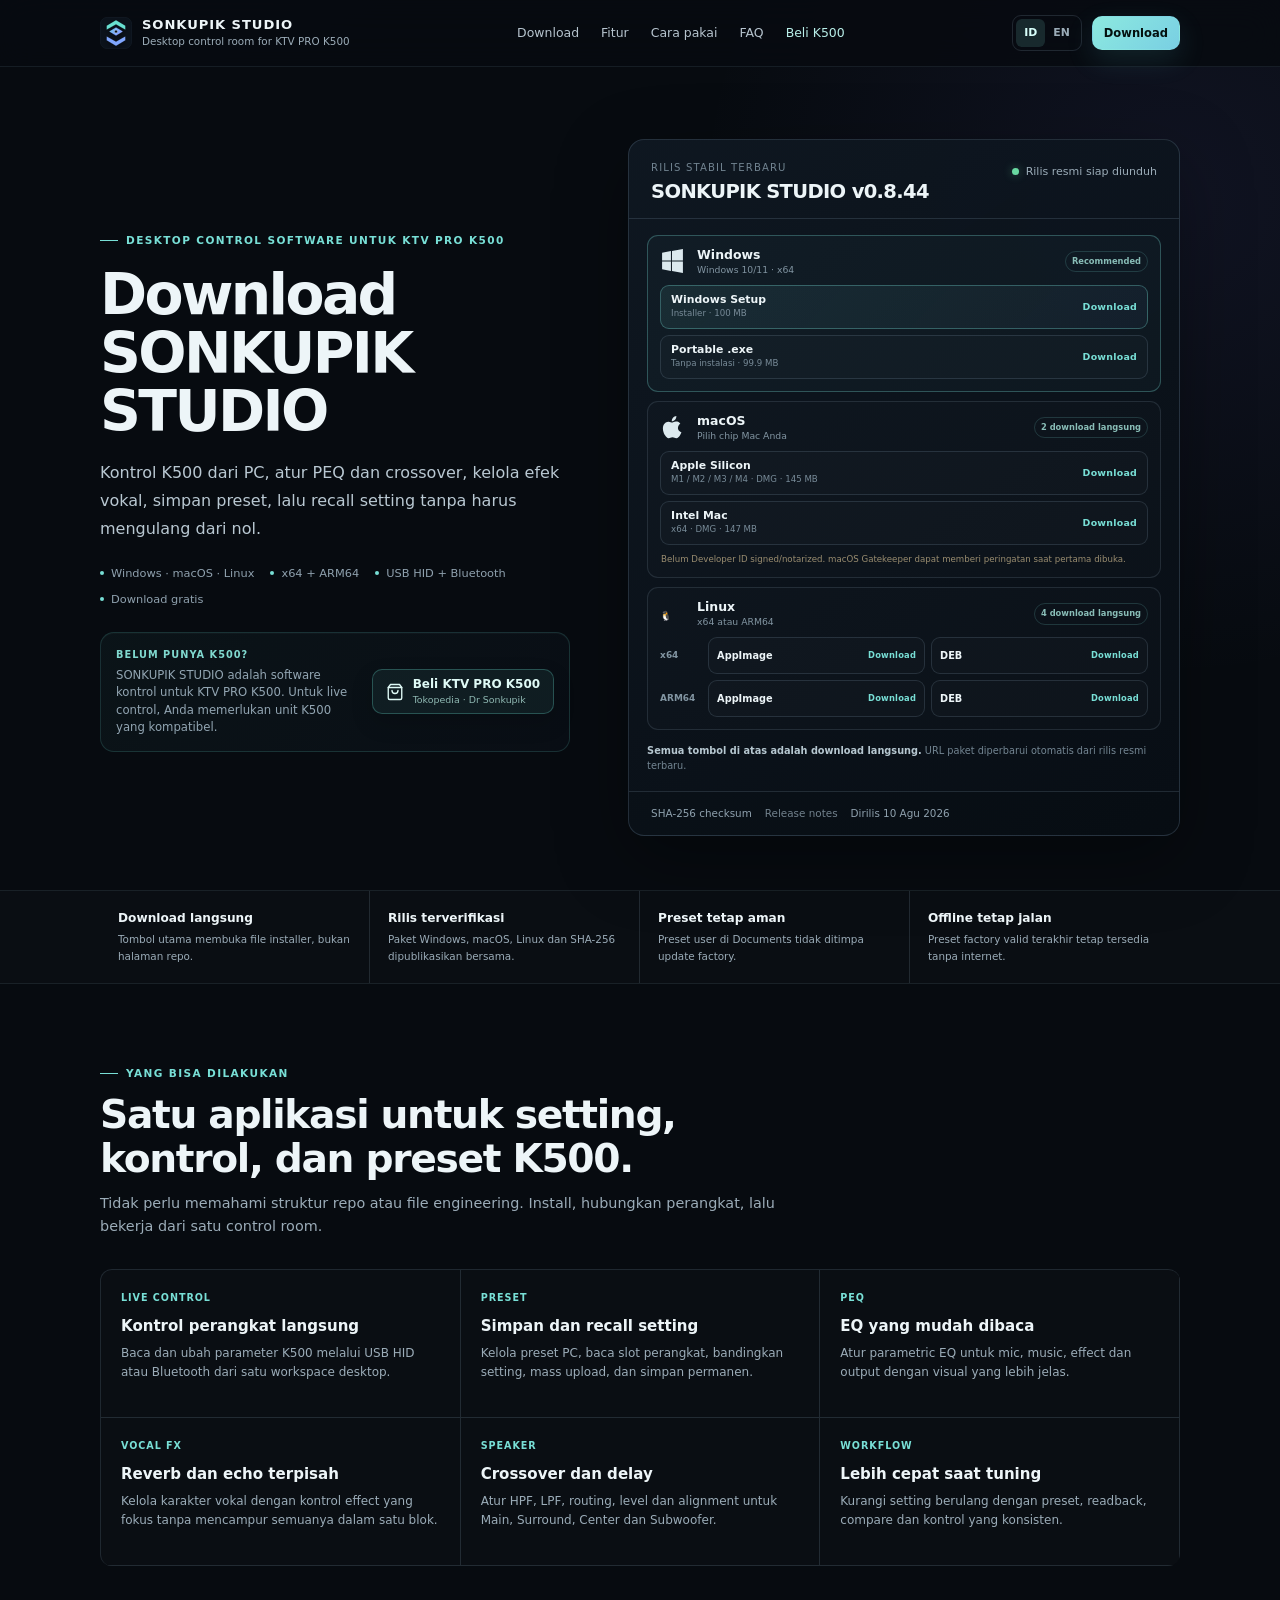
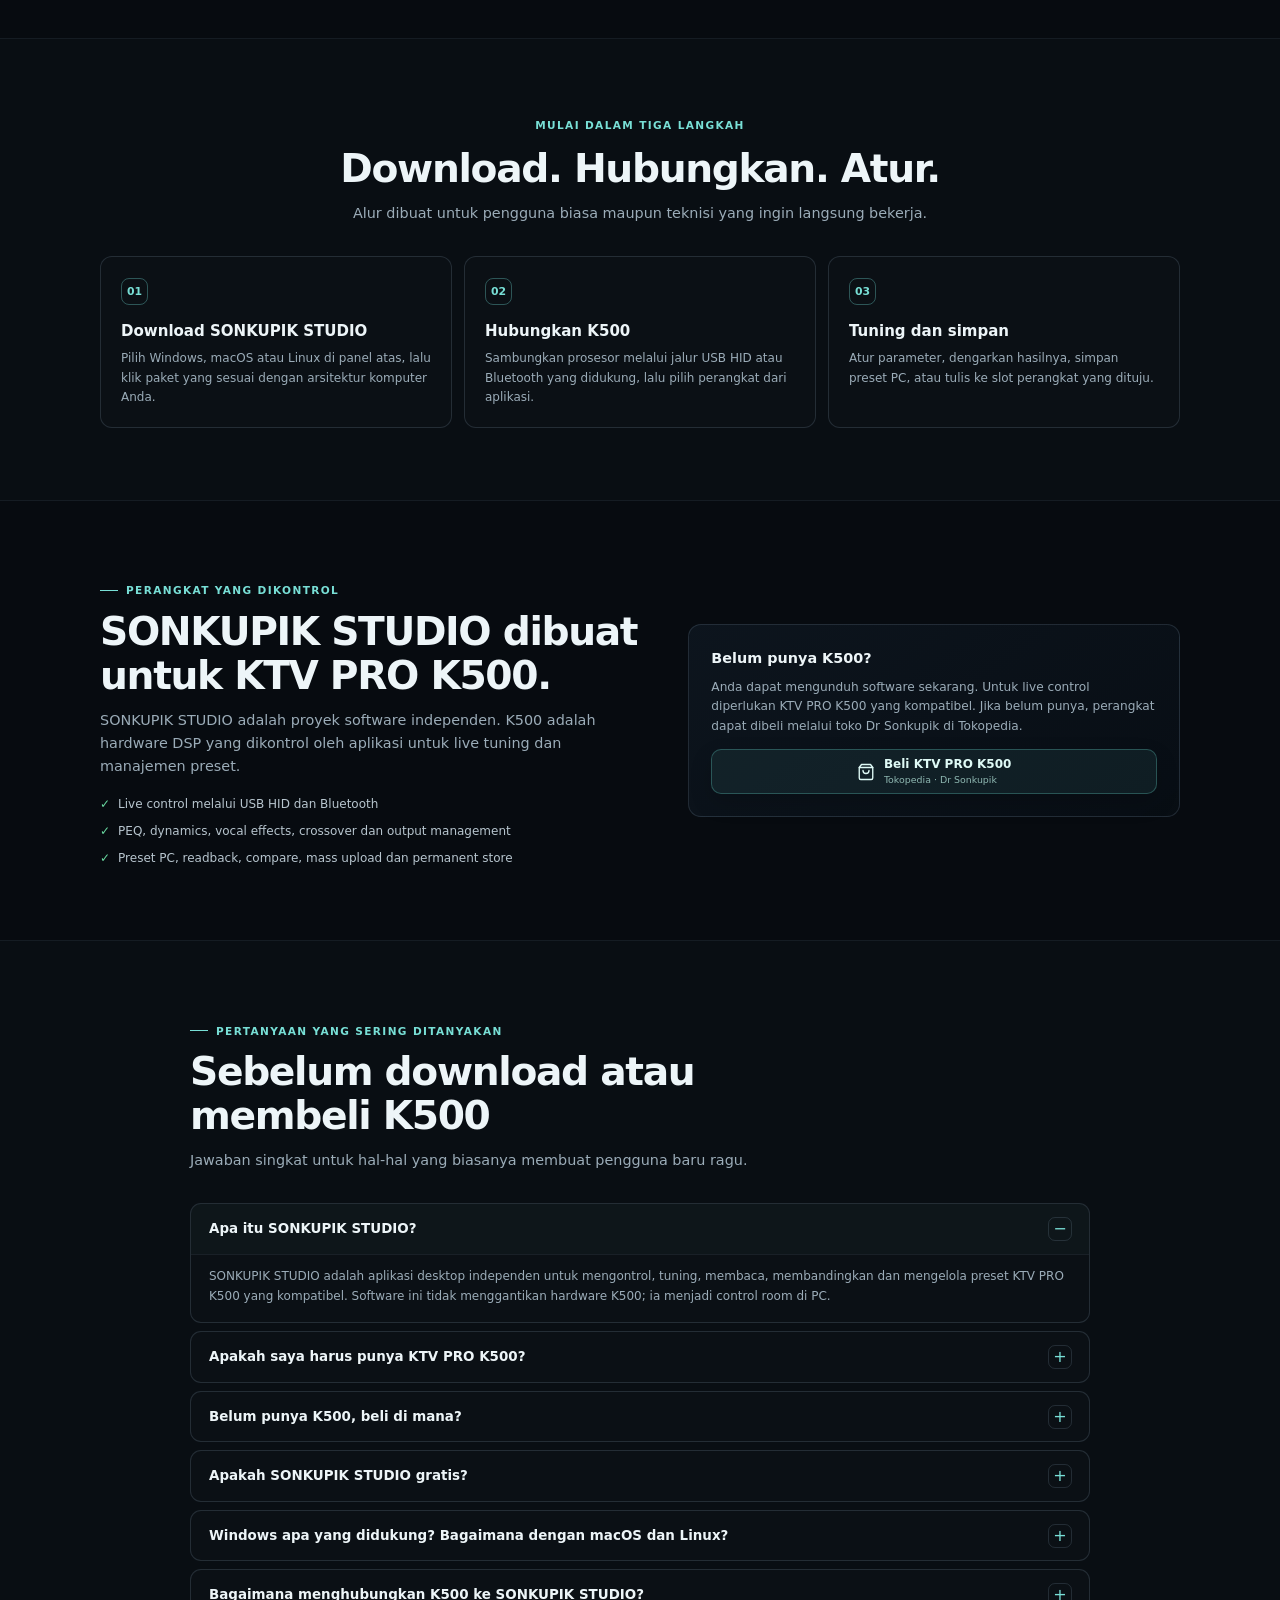
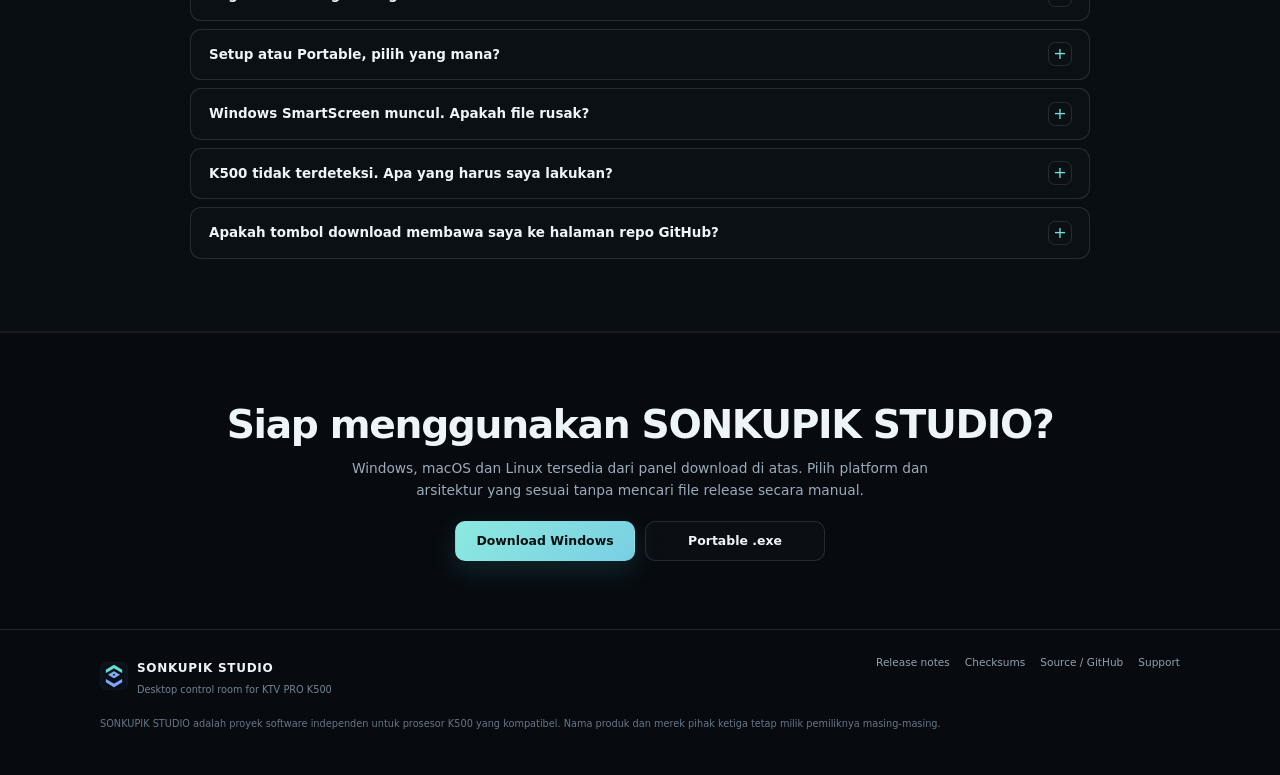
==== commit 8f0301b5: "Expose direct installers for every platform" ====
--- a/site/index.html
+++ b/site/index.html
@@ -125,38 +125,25 @@
         <span class="release-state" data-release-status>Memeriksa rilis SONKUPIK STUDIO…</span>
       </div>
 
-      <div class="platform-list" aria-label="Pilih sistem operasi">
-        <a class="platform-button is-primary" data-platform-download="windows" href="https://github.com/masarray/sonkupik-studio/releases/download/v0.8.44/SONKUPIK-STUDIO-0.8.44-Setup.exe">
-          <svg class="platform-icon" viewBox="0 0 24 24" aria-hidden="true"><path fill="currentColor" d="M2 3.5 10.5 2v9H2v-7.5Zm9.5-1.7L22 0v11h-10.5V1.8ZM2 12h8.5v9L2 19.5V12Zm9.5 0H22v11l-10.5-1.8V12Z"/></svg>
-          <span class="platform-copy"><strong>Windows</strong><small data-platform-status>Download langsung</small></span>
-        </a>
-        <a class="platform-button" data-platform-download="macos" aria-disabled="true">
-          <svg class="platform-icon" viewBox="0 0 24 24" aria-hidden="true"><path fill="currentColor" d="M17.2 12.4c0-2.7 2.2-4 2.3-4.1-1.2-1.8-3.2-2-3.9-2-1.7-.2-3.2 1-4 1s-2.1-1-3.5-.9c-1.8 0-3.5 1.1-4.4 2.7-1.9 3.2-.5 8 1.3 10.6.9 1.3 2 2.7 3.4 2.6 1.4-.1 1.9-.9 3.6-.9s2.2.9 3.7.9c1.5 0 2.5-1.3 3.4-2.6 1-1.5 1.5-3 1.5-3.1-.1 0-3.4-1.3-3.4-4.2ZM14.5 4.6c.8-1 1.3-2.3 1.2-3.6-1.1 0-2.4.8-3.2 1.7-.7.8-1.3 2.2-1.2 3.4 1.2.1 2.4-.6 3.2-1.5Z"/></svg>
-          <span class="platform-copy"><strong>macOS</strong><small data-platform-status>Pilih arsitektur di bawah</small></span>
-        </a>
-        <a class="platform-button" data-platform-download="linux" aria-disabled="true">
-          <span class="os-linux" aria-hidden="true">🐧</span>
-          <span class="platform-copy"><strong>Linux</strong><small data-platform-status>Pilih arsitektur di bawah</small></span>
-        </a>
-      </div>
-
-      <div class="recommended">
-        <div class="recommended-top">
-          <div class="recommended-title"><strong>Windows Setup</strong><span>Pilihan utama untuk pemakaian sehari-hari</span></div>
-          <span class="recommended-badge">Recommended</span>
-        </div>
-        <a class="button primary download-main" data-download="setup" href="https://github.com/masarray/sonkupik-studio/releases/download/v0.8.44/SONKUPIK-STUDIO-0.8.44-Setup.exe">
-          <svg viewBox="0 0 24 24" aria-hidden="true"><path fill="currentColor" d="M12 3v11.2l3.8-3.8 1.4 1.4-6.2 6.2-6.2-6.2 1.4-1.4 3.8 3.8V3h2ZM4 20h16v2H4v-2Z"/></svg>
-          Download Windows Setup
-        </a>
-        <div class="download-detail"><span>Windows 10/11 · x64</span><span><span data-release-version>v0.8.44</span> · <span data-setup-size>±100 MB</span></span></div>
-      </div>
-
-      <div class="portable-row">
-        <span>Tidak ingin install?</span>
-        <a data-download="portable" href="https://github.com/masarray/sonkupik-studio/releases/download/v0.8.44/SONKUPIK-STUDIO-0.8.44-Portable.exe">Download Portable .exe <span data-portable-size>±100 MB</span></a>
-      </div>
-      <p class="availability-note"><strong>Status lintas platform:</strong> v0.8.44 tersedia publik untuk Windows, macOS dan Linux. DMG macOS belum signed/notarized; verifikasi download dengan SHA-256.</p>
+      <div class="direct-download-grid" data-platform-matrix aria-label="Download langsung berdasarkan sistem operasi">
+        <article class="download-os-card is-recommended" data-platform-download="windows">
+          <div class="download-os-head"><svg class="platform-icon" viewBox="0 0 24 24" aria-hidden="true"><path fill="currentColor" d="M2 3.5 10.5 2v9H2v-7.5Zm9.5-1.7L22 0v11h-10.5V1.8ZM2 12h8.5v9L2 19.5V12Zm9.5 0H22v11l-10.5-1.8V12Z"/></svg><div><strong>Windows</strong><span>Windows 10/11 · x64</span></div><small data-group-status="windows">Recommended</small></div>
+          <a class="direct-package primary-package" data-download="setup" href="https://github.com/masarray/sonkupik-studio/releases/download/v0.8.44/SONKUPIK-STUDIO-0.8.44-Setup.exe"><span><strong>Windows Setup</strong><small>Installer · <span data-setup-size>100 MB</span></small></span><b>Download</b></a>
+          <a class="direct-package" data-download="portable" href="https://github.com/masarray/sonkupik-studio/releases/download/v0.8.44/SONKUPIK-STUDIO-0.8.44-Portable.exe"><span><strong>Portable .exe</strong><small>Tanpa instalasi · <span data-portable-size>100 MB</span></small></span><b>Download</b></a>
+        </article>
+        <article class="download-os-card" data-platform-download="macos">
+          <div class="download-os-head"><svg class="platform-icon" viewBox="0 0 24 24" aria-hidden="true"><path fill="currentColor" d="M17.2 12.4c0-2.7 2.2-4 2.3-4.1-1.2-1.8-3.2-2-3.9-2-1.7-.2-3.2 1-4 1s-2.1-1-3.5-.9c-1.8 0-3.5 1.1-4.4 2.7-1.9 3.2-.5 8 1.3 10.6.9 1.3 2 2.7 3.4 2.6 1.4-.1 1.9-.9 3.6-.9s2.2.9 3.7.9c1.5 0 2.5-1.3 3.4-2.6 1-1.5 1.5-3 1.5-3.1-.1 0-3.4-1.3-3.4-4.2ZM14.5 4.6c.8-1 1.3-2.3 1.2-3.6-1.1 0-2.4.8-3.2 1.7-.7.8-1.3 2.2-1.2 3.4 1.2.1 2.4-.6 3.2-1.5Z"/></svg><div><strong>macOS</strong><span>Pilih chip Mac Anda</span></div><small data-group-status="macos">2 download langsung</small></div>
+          <a class="direct-package" data-platform-variant="macos-arm64" href="https://github.com/masarray/sonkupik-studio/releases/download/v0.8.44/SONKUPIK-STUDIO-0.8.44-macOS-arm64.dmg"><span><strong>Apple Silicon</strong><small>M1 / M2 / M3 / M4 · DMG · 145 MB</small></span><b>Download</b></a>
+          <a class="direct-package" data-platform-variant="macos-x64" href="https://github.com/masarray/sonkupik-studio/releases/download/v0.8.44/SONKUPIK-STUDIO-0.8.44-macOS-x64.dmg"><span><strong>Intel Mac</strong><small>x64 · DMG · 147 MB</small></span><b>Download</b></a>
+          <p class="package-warning">Belum Developer ID signed/notarized. macOS Gatekeeper dapat memberi peringatan saat pertama dibuka.</p>
+        </article>
+        <article class="download-os-card" data-platform-download="linux">
+          <div class="download-os-head"><span class="os-linux" aria-hidden="true">🐧</span><div><strong>Linux</strong><span>x64 atau ARM64</span></div><small data-group-status="linux">4 download langsung</small></div>
+          <div class="linux-arch-row"><span>x64</span><a class="direct-package compact-package" data-platform-variant="linux-x64-appimage" href="https://github.com/masarray/sonkupik-studio/releases/download/v0.8.44/SONKUPIK-STUDIO-0.8.44-Linux-x64.AppImage"><strong>AppImage</strong><b>Download</b></a><a class="direct-package compact-package" data-platform-variant="linux-x64-deb" href="https://github.com/masarray/sonkupik-studio/releases/download/v0.8.44/SONKUPIK-STUDIO-0.8.44-Linux-x64.deb"><strong>DEB</strong><b>Download</b></a></div>
+          <div class="linux-arch-row"><span>ARM64</span><a class="direct-package compact-package" data-platform-variant="linux-arm64-appimage" href="https://github.com/masarray/sonkupik-studio/releases/download/v0.8.44/SONKUPIK-STUDIO-0.8.44-Linux-arm64.AppImage"><strong>AppImage</strong><b>Download</b></a><a class="direct-package compact-package" data-platform-variant="linux-arm64-deb" href="https://github.com/masarray/sonkupik-studio/releases/download/v0.8.44/SONKUPIK-STUDIO-0.8.44-Linux-arm64.deb"><strong>DEB</strong><b>Download</b></a></div>
+        </article>
+      </div>
+      <p class="availability-note"><strong>Semua tombol di atas adalah download langsung.</strong> Anda tidak perlu membuka halaman GitHub Release untuk mencari file installer.</p>
       <div class="release-links">
         <a data-download="checksums" href="https://github.com/masarray/sonkupik-studio/releases/download/v0.8.44/SHA256SUMS.txt">SHA-256 checksum</a>
         <a data-release-link href="https://github.com/masarray/sonkupik-studio/releases/tag/v0.8.44">Release notes</a>
@@ -169,7 +156,7 @@
 <section class="trust-strip" aria-label="Kepercayaan distribusi">
   <div class="container trust-grid">
     <div class="trust-item"><strong>Download langsung</strong><span>Tombol utama membuka file installer, bukan halaman repo.</span></div>
-    <div class="trust-item"><strong>Rilis terverifikasi</strong><span>Setup, Portable dan SHA-256 dipublikasikan bersama.</span></div>
+    <div class="trust-item"><strong>Rilis terverifikasi</strong><span>Paket Windows, macOS, Linux dan SHA-256 dipublikasikan bersama.</span></div>
     <div class="trust-item"><strong>Preset tetap aman</strong><span>Preset user di Documents tidak ditimpa update factory.</span></div>
     <div class="trust-item"><strong>Offline tetap jalan</strong><span>Preset factory valid terakhir tetap tersedia tanpa internet.</span></div>
   </div>
@@ -201,7 +188,7 @@
       <p class="section-lead">Alur dibuat untuk pengguna biasa maupun teknisi yang ingin langsung bekerja.</p>
     </div>
     <div class="steps">
-      <article class="step"><span class="step-num">01</span><h3>Install SONKUPIK STUDIO</h3><p>Klik Windows Setup di atas. Installer adalah pilihan yang direkomendasikan karena startup lebih cepat daripada Portable.</p></article>
+      <article class="step"><span class="step-num">01</span><h3>Download SONKUPIK STUDIO</h3><p>Pilih Windows, macOS atau Linux di panel atas, lalu klik paket yang sesuai dengan arsitektur komputer Anda.</p></article>
       <article class="step"><span class="step-num">02</span><h3>Hubungkan K500</h3><p>Sambungkan prosesor melalui jalur USB HID atau Bluetooth yang didukung, lalu pilih perangkat dari aplikasi.</p></article>
       <article class="step"><span class="step-num">03</span><h3>Tuning dan simpan</h3><p>Atur parameter, dengarkan hasilnya, simpan preset PC, atau tulis ke slot perangkat yang dituju.</p></article>
     </div>
@@ -238,13 +225,13 @@
       <details class="faq-item" open><summary>Apa itu SONKUPIK STUDIO?</summary><div class="faq-answer"><p>SONKUPIK STUDIO adalah aplikasi desktop independen untuk mengontrol, tuning, membaca, membandingkan dan mengelola preset KTV PRO K500 yang kompatibel. Software ini tidak menggantikan hardware K500; ia menjadi control room di PC.</p></div></details>
       <details class="faq-item"><summary>Apakah saya harus punya KTV PRO K500?</summary><div class="faq-answer"><p>Untuk live control perangkat, ya. Anda boleh mengunduh aplikasi tanpa K500, tetapi fungsi baca/tulis parameter hardware memerlukan unit K500 yang kompatibel.</p></div></details>
       <details class="faq-item"><summary>Belum punya K500, beli di mana?</summary><div class="faq-answer"><p>Gunakan tombol <strong>Beli KTV PRO K500</strong> di halaman ini untuk membuka listing Dr Sonkupik di Tokopedia. Harga, stok, varian, garansi dan layanan transaksi mengikuti informasi terbaru dari penjual.</p><a class="faq-link" href="https://www.tokopedia.com/dr-sonkupik/recording-tech-ktv-pro-k500-karaoke-effect-processor-4-input-6-output-digital-mixer-dengan-equalizer-compressor-anti-feedback-crossover-ktv-pro-k500" target="_blank" rel="noopener noreferrer">Buka Tokopedia →</a></div></details>
-      <details class="faq-item"><summary>Apakah SONKUPIK STUDIO gratis?</summary><div class="faq-answer"><p>Ya. Paket publik SONKUPIK STUDIO dapat diunduh gratis dari halaman ini. Tombol utama mengarah langsung ke installer Windows release terbaru.</p></div></details>
+      <details class="faq-item"><summary>Apakah SONKUPIK STUDIO gratis?</summary><div class="faq-answer"><p>Ya. Paket publik SONKUPIK STUDIO dapat diunduh gratis dari halaman ini. Semua tombol Windows, macOS dan Linux mengarah langsung ke file paket resmi.</p></div></details>
       <details class="faq-item"><summary>Windows apa yang didukung? Bagaimana dengan macOS dan Linux?</summary><div class="faq-answer"><p>v0.8.44 tersedia publik untuk Windows 10/11 x64, macOS Intel/Apple Silicon, dan Linux x64/ARM64. DMG macOS belum signed/notarized dan dapat memicu Gatekeeper; build Mac/Linux telah melewati verifikasi CI.</p></div></details>
       <details class="faq-item"><summary>Bagaimana menghubungkan K500 ke SONKUPIK STUDIO?</summary><div class="faq-answer"><p>Hubungkan K500 melalui USB HID atau Bluetooth yang kompatibel, lalu pilih perangkat dan baca statusnya dari aplikasi. Dukungan aktual dapat berbeda menurut revisi hardware, firmware dan konfigurasi Windows.</p></div></details>
       <details class="faq-item"><summary>Setup atau Portable, pilih yang mana?</summary><div class="faq-answer"><p><strong>Setup</strong> direkomendasikan untuk pemakaian harian dan startup lebih cepat. <strong>Portable</strong> cocok jika Anda tidak ingin instalasi permanen atau ingin menjalankan aplikasi dari lokasi yang fleksibel.</p></div></details>
       <details class="faq-item"><summary>Windows SmartScreen muncul. Apakah file rusak?</summary><div class="faq-answer"><p>Tidak otomatis berarti file rusak. Binary Windows saat ini belum code-signed sehingga Windows dapat menampilkan peringatan publisher. Gunakan <a class="faq-link" data-download="checksums" href="https://github.com/masarray/sonkupik-studio/releases/download/v0.8.44/SHA256SUMS.txt">SHA-256 checksum</a> dari release yang sama untuk memverifikasi file yang Anda unduh.</p></div></details>
       <details class="faq-item"><summary>K500 tidak terdeteksi. Apa yang harus saya lakukan?</summary><div class="faq-answer"><p>Restart K500 dan komputer, sambungkan ulang melalui USB HID atau Bluetooth yang dimaksud, lalu baca perangkat lagi. Jika masih gagal, catat versi SONKUPIK STUDIO, versi Windows, revisi K500 dan jalur koneksinya.</p><a class="faq-link" href="https://github.com/masarray/sonkupik-studio/blob/main/SUPPORT.md">Buka panduan Support →</a></div></details>
-      <details class="faq-item"><summary>Apakah tombol download membawa saya ke halaman repo GitHub?</summary><div class="faq-answer"><p>Tidak. Tombol Windows Setup dan Portable diarahkan langsung ke file rilis. GitHub dipakai di belakang layar sebagai host distribusi, checksums, release notes, source dan support teknis.</p></div></details>
+      <details class="faq-item"><summary>Apakah tombol download membawa saya ke halaman repo GitHub?</summary><div class="faq-answer"><p>Tidak. Semua tombol Windows, macOS dan Linux diarahkan langsung ke file paket rilis. GitHub hanya dipakai di belakang layar sebagai host distribusi, checksums, release notes, source dan support teknis.</p></div></details>
     </div>
   </div>
 </section>
--- a/site/polish.css
+++ b/site/polish.css
@@ -2,3 +2,8 @@
 summary:focus-visible{outline:2px solid var(--accent);outline-offset:-2px}.nav-store{color:#b8eee8}.nav-store:hover{color:#e8fffc}.hardware-bridge{margin-top:24px;max-width:590px;display:flex;align-items:center;justify-content:space-between;gap:18px;padding:14px 15px;border:1px solid rgba(105,223,209,.16);border-radius:14px;background:linear-gradient(135deg,rgba(105,223,209,.045),rgba(129,168,255,.025));box-shadow:inset 0 1px rgba(255,255,255,.025)}.hardware-bridge-copy{min-width:0}.hardware-bridge-kicker{display:block;margin-bottom:4px;color:#80d9cf;font-size:.61rem;font-weight:760;letter-spacing:.105em}.hardware-bridge p{margin:0;color:#92a5b2;font-size:.73rem;line-height:1.5}.store-button{flex:0 0 auto;min-height:43px;display:inline-flex;align-items:center;gap:9px;padding:8px 13px;border:1px solid rgba(105,223,209,.28);border-radius:10px;background:rgba(105,223,209,.065);color:#dffaf6;text-decoration:none;box-shadow:0 9px 22px rgba(0,0,0,.16);transition:transform .16s ease,border-color .16s ease,background .16s ease,box-shadow .16s ease}.store-button:hover{transform:translateY(-1px);border-color:rgba(105,223,209,.52);background:rgba(105,223,209,.105);box-shadow:0 12px 27px rgba(0,0,0,.22)}.store-button:focus-visible{outline:2px solid #69dfd1;outline-offset:3px}.lucide-store-icon{width:18px;height:18px;flex:0 0 auto}.store-button-copy{display:grid;line-height:1.08}.store-button-copy strong{font-size:.75rem;font-weight:720}.store-button-copy small{margin-top:4px;color:#8fb8b2;font-size:.59rem;font-weight:520}.device-note .store-button{margin-top:13px;width:100%;justify-content:center;background:rgba(105,223,209,.075)}.faq-shell{max-width:900px}.faq{display:grid;grid-template-columns:1fr;gap:8px}.faq-item{overflow:hidden;border:1px solid var(--line);border-radius:11px;background:rgba(255,255,255,.012)}.faq-item summary{position:relative;cursor:pointer;list-style:none;padding:15px 48px 15px 18px;color:var(--text);font-size:.84rem;font-weight:640;line-height:1.45;transition:background .16s ease,color .16s ease}.faq-item summary::-webkit-details-marker{display:none}.faq-item summary:after{content:"+";position:absolute;right:17px;top:50%;width:22px;height:22px;display:grid;place-items:center;transform:translateY(-50%);border:1px solid var(--line);border-radius:7px;color:var(--accent);font-size:1rem;font-weight:500;line-height:1}.faq-item[open] summary{background:rgba(120,223,214,.025)}.faq-item[open] summary:after{content:"−"}.faq-answer{padding:0 18px 16px;border-top:1px solid rgba(160,190,214,.09)}.faq-answer p{margin:12px 0 0;color:var(--muted);font-size:.75rem;line-height:1.65}.faq-link{display:inline-flex;margin-top:9px;color:var(--accent);font-size:.72rem;font-weight:650;text-decoration:none}.faq-link:hover{color:#c9faf5}.faq-item strong{color:#dce8ed}.faq-item a:focus-visible{outline:2px solid var(--accent);outline-offset:3px}
 .platform-button.is-cross-platform-status[aria-disabled=true]{opacity:.78;cursor:default}.platform-button.is-cross-platform-status[aria-disabled=true]:hover{border-color:var(--line);background:rgba(255,255,255,.016)}.platform-button.is-cross-platform-status.has-public-assets[aria-disabled=true]{opacity:1;border-color:rgba(120,223,214,.24);background:rgba(120,223,214,.035)}.platform-matrix{display:grid;grid-template-columns:1fr 1fr;gap:8px;margin:0 18px 14px}.platform-variant-group{padding:11px;border:1px solid rgba(160,190,214,.12);border-radius:10px;background:rgba(255,255,255,.012)}.platform-variant-head{display:grid;gap:2px;margin-bottom:8px}.platform-variant-head strong{font-size:.7rem;font-weight:680}.platform-variant-head span{color:#728591;font-size:.56rem;line-height:1.35}.platform-variant-links{display:grid;grid-template-columns:1fr 1fr;gap:6px}.platform-variant-links a,.platform-variant-architectures a{min-height:37px;display:grid;align-content:center;padding:6px 8px;border:1px solid var(--line);border-radius:8px;background:rgba(255,255,255,.012);color:#a5b5c0;font-size:.62rem;font-weight:650;line-height:1.15}.platform-variant-links a small{margin-top:3px;color:#6f828f;font-size:.52rem;font-weight:520}.platform-variant-links a[aria-disabled=true],.platform-variant-architectures a[aria-disabled=true]{opacity:.52;cursor:not-allowed}.platform-variant-links a.is-available,.platform-variant-architectures a.is-available{border-color:rgba(120,223,214,.3);background:rgba(120,223,214,.055);color:#dff9f6}.platform-variant-links a.is-available:hover,.platform-variant-architectures a.is-available:hover{border-color:rgba(120,223,214,.54);transform:translateY(-1px)}.platform-variant-architectures{display:grid;gap:6px}.platform-variant-architectures>div{display:grid;grid-template-columns:46px 1fr 1fr;align-items:center;gap:6px}.platform-variant-architectures b{color:#8fa4b0;font-size:.57rem;letter-spacing:.04em}.availability-note{margin-top:2px}.availability-note strong{color:#b6c7d0}
 @media(max-width:700px){.hardware-bridge{align-items:stretch;flex-direction:column;gap:12px}.hardware-bridge .store-button{width:100%;justify-content:center}.faq-item summary{padding:14px 45px 14px 15px}.faq-answer{padding:0 15px 15px}.platform-matrix{grid-template-columns:1fr}.platform-variant-links{grid-template-columns:1fr 1fr}}
+
+
+/* Direct-download all-platform panel */
+.direct-download-grid{display:grid;gap:9px;padding:16px 18px 10px}.download-os-card{padding:12px;border:1px solid rgba(160,190,214,.14);border-radius:11px;background:rgba(255,255,255,.012)}.download-os-card.is-recommended{border-color:rgba(120,223,214,.3);background:rgba(120,223,214,.032)}.download-os-head{display:grid;grid-template-columns:27px minmax(0,1fr) auto;align-items:center;gap:10px;margin-bottom:9px}.download-os-head>div{display:grid;line-height:1.15}.download-os-head strong{font-size:.78rem;font-weight:690}.download-os-head span{margin-top:3px;color:#8295a2;font-size:.58rem}.download-os-head>small{padding:3px 6px;border:1px solid rgba(120,223,214,.18);border-radius:999px;color:#89bdb7;font-size:.52rem;font-weight:650}.direct-package{min-height:44px;display:flex;align-items:center;justify-content:space-between;gap:12px;margin-top:6px;padding:8px 10px;border:1px solid var(--line);border-radius:9px;background:rgba(255,255,255,.014);transition:.16s ease}.direct-package:hover{transform:translateY(-1px);border-color:rgba(120,223,214,.45);background:rgba(120,223,214,.045)}.direct-package>span{display:grid;line-height:1.15}.direct-package strong{font-size:.68rem;font-weight:680}.direct-package small{margin-top:3px;color:#788b98;font-size:.54rem;font-weight:520}.direct-package>b{flex:0 0 auto;color:var(--accent);font-size:.59rem;font-weight:720;letter-spacing:.025em}.primary-package{border-color:rgba(120,223,214,.32);background:linear-gradient(135deg,rgba(120,223,214,.09),rgba(121,169,232,.05))}.package-warning{margin:8px 1px 0;color:#9a8d70;font-size:.54rem;line-height:1.45}.linux-arch-row{display:grid;grid-template-columns:42px 1fr 1fr;align-items:center;gap:6px;margin-top:6px}.linux-arch-row>span{color:#8295a2;font-size:.56rem;font-weight:680}.compact-package{min-height:37px;margin-top:0;padding:6px 8px}.compact-package strong{font-size:.61rem}.compact-package>b{font-size:.52rem}.download-os-card.is-unavailable{opacity:.72}.direct-download-grid+.availability-note{margin-top:4px}.release-links a[data-release-link]{opacity:.78}
+@media(max-width:620px){.direct-download-grid{padding-inline:14px}.download-os-head{grid-template-columns:27px minmax(0,1fr)}.download-os-head>small{grid-column:2;justify-self:start}.linux-arch-row{grid-template-columns:42px 1fr 1fr}.direct-package{min-height:46px}}
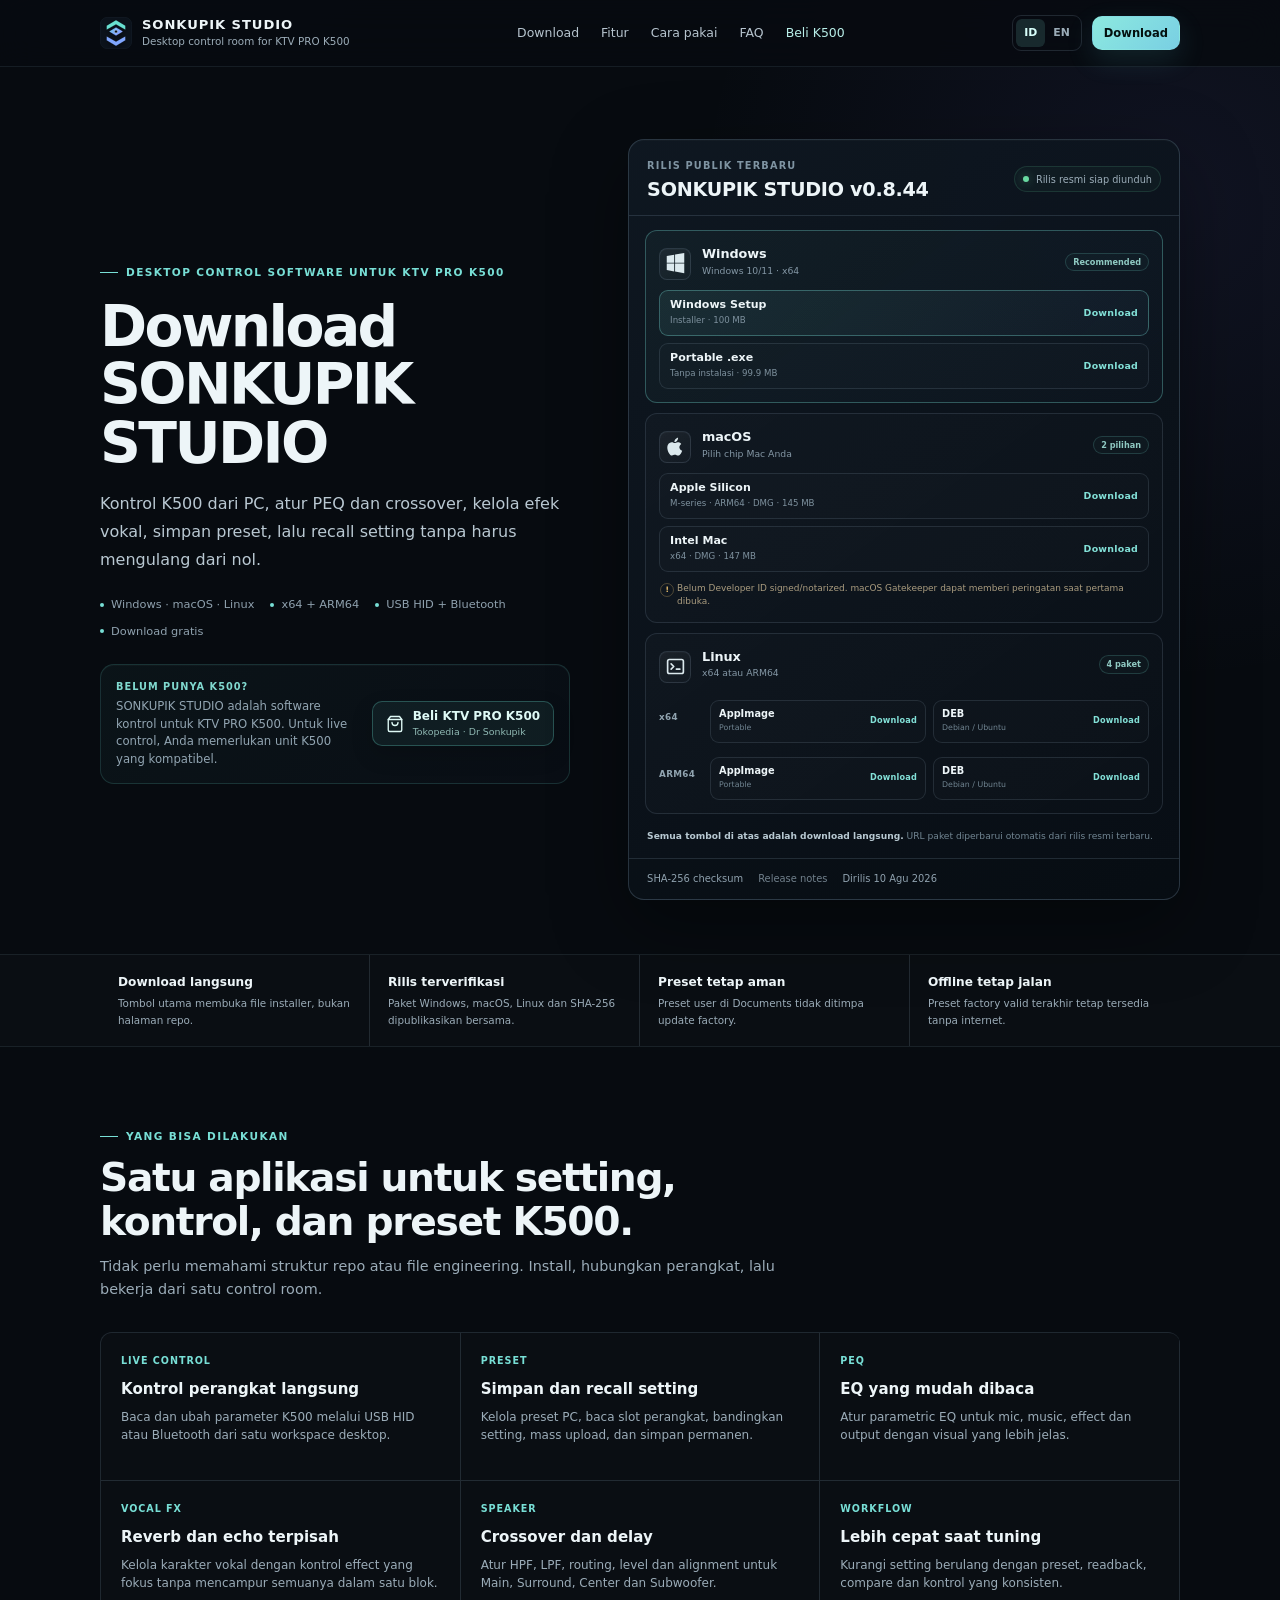
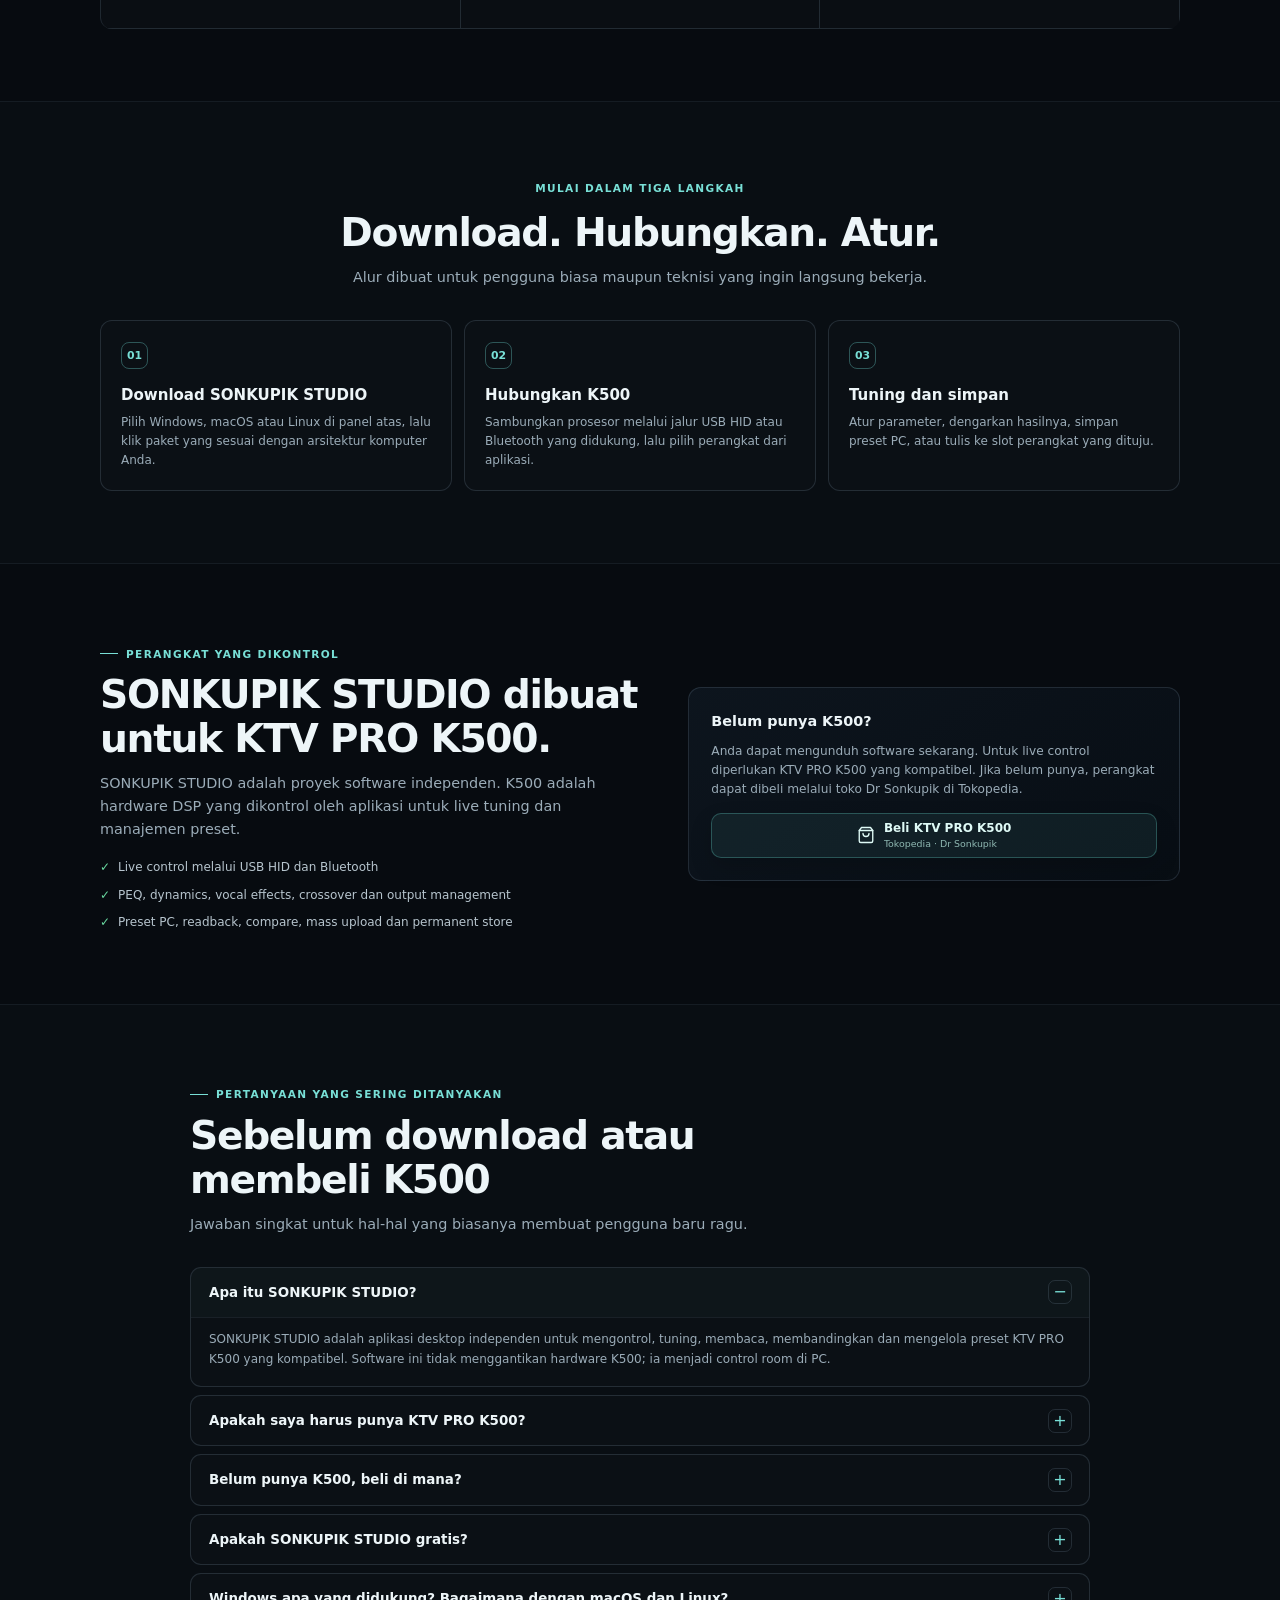
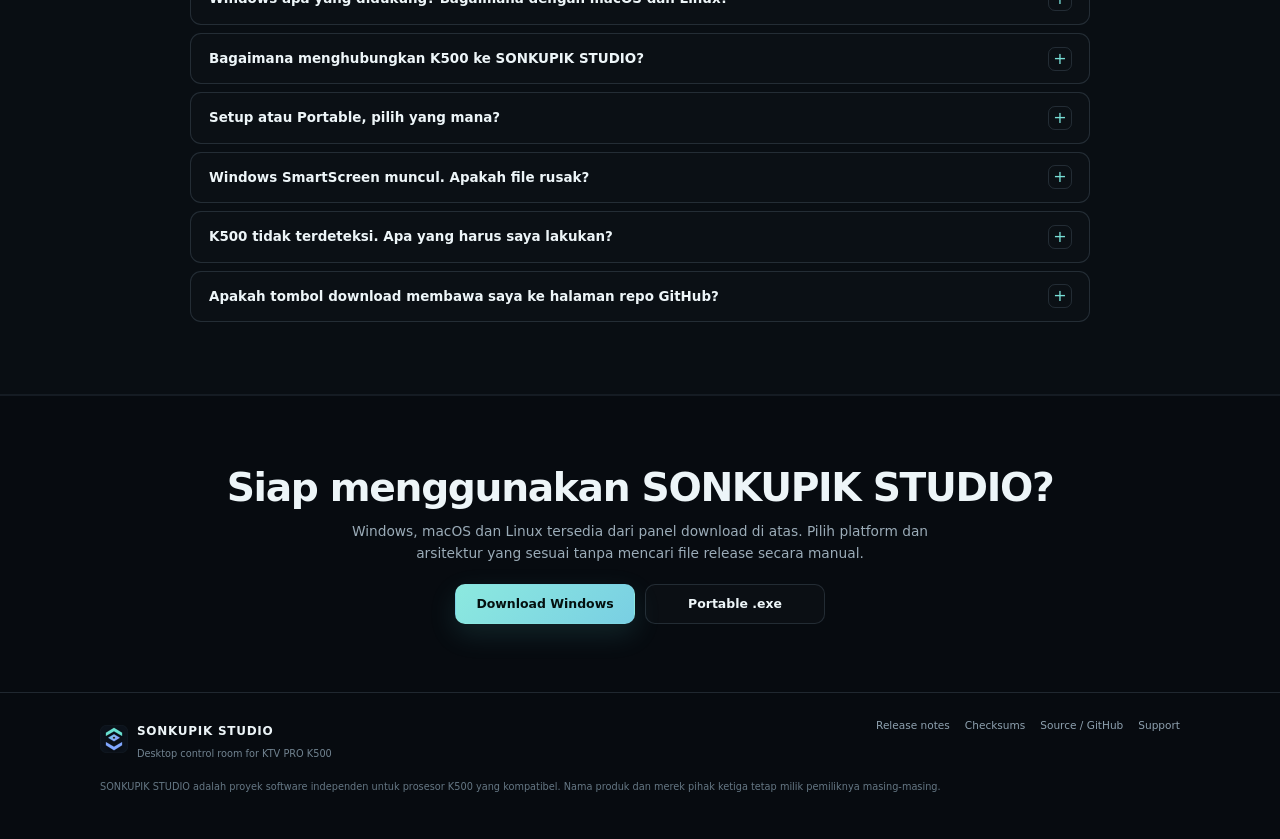
==== commit 1f991724: "Polish cross-platform download panel UI" ====
--- a/site/index.html
+++ b/site/index.html
@@ -29,6 +29,7 @@
   <link rel="manifest" href="site.webmanifest">
   <link rel="stylesheet" href="download.css">
   <link rel="stylesheet" href="polish.css">
+  <link rel="stylesheet" href="download-ui.css">
   <script id="software-structured-data" type="application/ld+json">
   {
     "@context":"https://schema.org",
@@ -119,7 +120,7 @@
     <aside class="download-panel" aria-label="Download SONKUPIK STUDIO">
       <div class="download-head">
         <div>
-          <span class="release-label">Rilis stabil terbaru</span>
+          <span class="release-label">Rilis publik terbaru</span>
           <h2>SONKUPIK STUDIO <span data-release-version>v0.8.44</span></h2>
         </div>
         <span class="release-state" data-release-status>Memeriksa rilis SONKUPIK STUDIO…</span>
@@ -127,20 +128,20 @@
 
       <div class="direct-download-grid" data-platform-matrix aria-label="Download langsung berdasarkan sistem operasi">
         <article class="download-os-card is-recommended" data-platform-download="windows">
-          <div class="download-os-head"><svg class="platform-icon" viewBox="0 0 24 24" aria-hidden="true"><path fill="currentColor" d="M2 3.5 10.5 2v9H2v-7.5Zm9.5-1.7L22 0v11h-10.5V1.8ZM2 12h8.5v9L2 19.5V12Zm9.5 0H22v11l-10.5-1.8V12Z"/></svg><div><strong>Windows</strong><span>Windows 10/11 · x64</span></div><small data-group-status="windows">Recommended</small></div>
+          <div class="download-os-head"><span class="os-icon-shell is-windows"><svg class="platform-icon os-icon is-windows" viewBox="0 0 24 24" aria-hidden="true"><path fill="currentColor" d="M2 3.5 10.5 2v9H2v-7.5Zm9.5-1.7L22 0v11h-10.5V1.8ZM2 12h8.5v9L2 19.5V12Zm9.5 0H22v11l-10.5-1.8V12Z"/></svg></span><div><strong>Windows</strong><span>Windows 10/11 · x64</span></div><small data-group-status="windows">Recommended</small></div>
           <a class="direct-package primary-package" data-download="setup" href="https://github.com/masarray/sonkupik-studio/releases/download/v0.8.44/SONKUPIK-STUDIO-0.8.44-Setup.exe"><span><strong>Windows Setup</strong><small>Installer · <span data-setup-size>100 MB</span></small></span><b>Download</b></a>
           <a class="direct-package" data-download="portable" href="https://github.com/masarray/sonkupik-studio/releases/download/v0.8.44/SONKUPIK-STUDIO-0.8.44-Portable.exe"><span><strong>Portable .exe</strong><small>Tanpa instalasi · <span data-portable-size>100 MB</span></small></span><b>Download</b></a>
         </article>
         <article class="download-os-card" data-platform-download="macos">
-          <div class="download-os-head"><svg class="platform-icon" viewBox="0 0 24 24" aria-hidden="true"><path fill="currentColor" d="M17.2 12.4c0-2.7 2.2-4 2.3-4.1-1.2-1.8-3.2-2-3.9-2-1.7-.2-3.2 1-4 1s-2.1-1-3.5-.9c-1.8 0-3.5 1.1-4.4 2.7-1.9 3.2-.5 8 1.3 10.6.9 1.3 2 2.7 3.4 2.6 1.4-.1 1.9-.9 3.6-.9s2.2.9 3.7.9c1.5 0 2.5-1.3 3.4-2.6 1-1.5 1.5-3 1.5-3.1-.1 0-3.4-1.3-3.4-4.2ZM14.5 4.6c.8-1 1.3-2.3 1.2-3.6-1.1 0-2.4.8-3.2 1.7-.7.8-1.3 2.2-1.2 3.4 1.2.1 2.4-.6 3.2-1.5Z"/></svg><div><strong>macOS</strong><span>Pilih chip Mac Anda</span></div><small data-group-status="macos">2 download langsung</small></div>
-          <a class="direct-package" data-platform-variant="macos-arm64" href="https://github.com/masarray/sonkupik-studio/releases/download/v0.8.44/SONKUPIK-STUDIO-0.8.44-macOS-arm64.dmg"><span><strong>Apple Silicon</strong><small>M1 / M2 / M3 / M4 · DMG · 145 MB</small></span><b>Download</b></a>
+          <div class="download-os-head"><span class="os-icon-shell is-apple"><svg class="platform-icon os-icon is-apple" viewBox="0 0 24 24" aria-hidden="true"><path fill="currentColor" d="M17.2 12.4c0-2.7 2.2-4 2.3-4.1-1.2-1.8-3.2-2-3.9-2-1.7-.2-3.2 1-4 1s-2.1-1-3.5-.9c-1.8 0-3.5 1.1-4.4 2.7-1.9 3.2-.5 8 1.3 10.6.9 1.3 2 2.7 3.4 2.6 1.4-.1 1.9-.9 3.6-.9s2.2.9 3.7.9c1.5 0 2.5-1.3 3.4-2.6 1-1.5 1.5-3 1.5-3.1-.1 0-3.4-1.3-3.4-4.2ZM14.5 4.6c.8-1 1.3-2.3 1.2-3.6-1.1 0-2.4.8-3.2 1.7-.7.8-1.3 2.2-1.2 3.4 1.2.1 2.4-.6 3.2-1.5Z"/></svg></span><div><strong>macOS</strong><span>Pilih chip Mac Anda</span></div><small data-group-status="macos">2 pilihan</small></div>
+          <a class="direct-package" data-platform-variant="macos-arm64" href="https://github.com/masarray/sonkupik-studio/releases/download/v0.8.44/SONKUPIK-STUDIO-0.8.44-macOS-arm64.dmg"><span><strong>Apple Silicon</strong><small>M-series · ARM64 · DMG · 145 MB</small></span><b>Download</b></a>
           <a class="direct-package" data-platform-variant="macos-x64" href="https://github.com/masarray/sonkupik-studio/releases/download/v0.8.44/SONKUPIK-STUDIO-0.8.44-macOS-x64.dmg"><span><strong>Intel Mac</strong><small>x64 · DMG · 147 MB</small></span><b>Download</b></a>
           <p class="package-warning">Belum Developer ID signed/notarized. macOS Gatekeeper dapat memberi peringatan saat pertama dibuka.</p>
         </article>
         <article class="download-os-card" data-platform-download="linux">
-          <div class="download-os-head"><span class="os-linux" aria-hidden="true">🐧</span><div><strong>Linux</strong><span>x64 atau ARM64</span></div><small data-group-status="linux">4 download langsung</small></div>
-          <div class="linux-arch-row"><span>x64</span><a class="direct-package compact-package" data-platform-variant="linux-x64-appimage" href="https://github.com/masarray/sonkupik-studio/releases/download/v0.8.44/SONKUPIK-STUDIO-0.8.44-Linux-x64.AppImage"><strong>AppImage</strong><b>Download</b></a><a class="direct-package compact-package" data-platform-variant="linux-x64-deb" href="https://github.com/masarray/sonkupik-studio/releases/download/v0.8.44/SONKUPIK-STUDIO-0.8.44-Linux-x64.deb"><strong>DEB</strong><b>Download</b></a></div>
-          <div class="linux-arch-row"><span>ARM64</span><a class="direct-package compact-package" data-platform-variant="linux-arm64-appimage" href="https://github.com/masarray/sonkupik-studio/releases/download/v0.8.44/SONKUPIK-STUDIO-0.8.44-Linux-arm64.AppImage"><strong>AppImage</strong><b>Download</b></a><a class="direct-package compact-package" data-platform-variant="linux-arm64-deb" href="https://github.com/masarray/sonkupik-studio/releases/download/v0.8.44/SONKUPIK-STUDIO-0.8.44-Linux-arm64.deb"><strong>DEB</strong><b>Download</b></a></div>
+          <div class="download-os-head"><span class="os-icon-shell is-linux"><svg class="platform-icon os-icon is-linux" viewBox="0 0 24 24" aria-hidden="true" fill="none" stroke="currentColor" stroke-linecap="round" stroke-linejoin="round"><rect x="3" y="4" width="18" height="16" rx="2"/><path d="m7 9 3 3-3 3"/><path d="M13 15h4"/></svg></span><div><strong>Linux</strong><span>x64 atau ARM64</span></div><small data-group-status="linux">4 paket</small></div>
+          <div class="linux-arch-row"><span>x64</span><a class="direct-package compact-package" data-platform-variant="linux-x64-appimage" href="https://github.com/masarray/sonkupik-studio/releases/download/v0.8.44/SONKUPIK-STUDIO-0.8.44-Linux-x64.AppImage"><span><strong>AppImage</strong><small>Portable</small></span><b>Download</b></a><a class="direct-package compact-package" data-platform-variant="linux-x64-deb" href="https://github.com/masarray/sonkupik-studio/releases/download/v0.8.44/SONKUPIK-STUDIO-0.8.44-Linux-x64.deb"><span><strong>DEB</strong><small>Debian / Ubuntu</small></span><b>Download</b></a></div>
+          <div class="linux-arch-row"><span>ARM64</span><a class="direct-package compact-package" data-platform-variant="linux-arm64-appimage" href="https://github.com/masarray/sonkupik-studio/releases/download/v0.8.44/SONKUPIK-STUDIO-0.8.44-Linux-arm64.AppImage"><span><strong>AppImage</strong><small>Portable</small></span><b>Download</b></a><a class="direct-package compact-package" data-platform-variant="linux-arm64-deb" href="https://github.com/masarray/sonkupik-studio/releases/download/v0.8.44/SONKUPIK-STUDIO-0.8.44-Linux-arm64.deb"><span><strong>DEB</strong><small>Debian / Ubuntu</small></span><b>Download</b></a></div>
         </article>
       </div>
       <p class="availability-note"><strong>Semua tombol di atas adalah download langsung.</strong> Anda tidak perlu membuka halaman GitHub Release untuk mencari file installer.</p>
--- a/site/download-ui.css
+++ b/site/download-ui.css
@@ -0,0 +1,57 @@
+/* Cross-platform download panel optical polish. Loaded after download.css and polish.css. */
+.download-panel{border-color:rgba(157,190,214,.21);box-shadow:0 24px 76px rgba(0,0,0,.38),inset 0 1px rgba(255,255,255,.018)}
+.download-head{align-items:center;padding:18px 18px 14px}
+.download-head h2{font-size:1.2rem;letter-spacing:-.015em}
+.release-label{color:#7f94a2;font-size:.61rem;font-weight:700;letter-spacing:.12em}
+.release-state{min-height:26px;margin-top:0;padding:4px 8px;border:1px solid rgba(105,217,161,.14);border-radius:999px;background:rgba(105,217,161,.035);white-space:nowrap;font-size:.61rem}
+.release-state:before{width:6px;height:6px}
+
+.direct-download-grid{gap:10px;padding:14px 16px 10px}
+.download-os-card{padding:13px;border-color:rgba(160,190,214,.15);border-radius:12px;background:linear-gradient(145deg,rgba(255,255,255,.018),rgba(255,255,255,.008));transition:border-color .16s ease,background .16s ease}
+.download-os-card:hover{border-color:rgba(160,190,214,.23);background:linear-gradient(145deg,rgba(255,255,255,.025),rgba(255,255,255,.011))}
+.download-os-card.is-recommended{border-color:rgba(120,223,214,.32);background:linear-gradient(145deg,rgba(120,223,214,.045),rgba(121,169,232,.018))}
+.download-os-head{grid-template-columns:32px minmax(0,1fr) auto;gap:11px;margin-bottom:10px}
+.download-os-head>div{line-height:1.12}
+.download-os-head strong{font-size:.8rem;font-weight:710;letter-spacing:-.008em}
+.download-os-head span{margin-top:4px;color:#8497a5;font-size:.58rem}
+.download-os-head>small{padding:4px 7px;border-color:rgba(120,223,214,.19);background:rgba(120,223,214,.025);color:#8fc9c2;font-size:.51rem;font-weight:720;line-height:1;white-space:nowrap}
+
+.os-icon-shell{width:32px;height:32px;display:grid;place-items:center;border:1px solid rgba(160,190,214,.15);border-radius:8px;background:linear-gradient(145deg,rgba(255,255,255,.05),rgba(255,255,255,.015));color:#dfe9ee;box-shadow:inset 0 1px rgba(255,255,255,.025)}
+.os-icon-shell .platform-icon{width:21px;height:21px;max-width:none;flex:none}
+.os-icon-shell.is-windows .platform-icon{width:21px;height:21px}
+.os-icon-shell.is-apple .platform-icon{width:20px;height:22px}
+.os-icon-shell.is-linux .platform-icon{width:21px;height:21px;stroke-width:1.9}
+
+.direct-package{min-height:46px;margin-top:7px;padding:8px 10px;border-color:rgba(160,190,214,.14);border-radius:9px;background:rgba(255,255,255,.012)}
+.direct-package:hover{border-color:rgba(120,223,214,.42);background:rgba(120,223,214,.04);box-shadow:0 7px 20px rgba(0,0,0,.12)}
+.direct-package>span{min-width:0}
+.direct-package strong{font-size:.69rem;font-weight:700}
+.direct-package small{margin-top:3px;color:#7e919e;font-size:.54rem;line-height:1.25}
+.direct-package>b{color:#83e1d8;font-size:.59rem;font-weight:760;white-space:nowrap}
+.primary-package{border-color:rgba(120,223,214,.34);background:linear-gradient(135deg,rgba(120,223,214,.085),rgba(121,169,232,.04))}
+
+.package-warning{position:relative;margin:10px 1px 0;padding-left:17px;color:#aa9c7f;font-size:.56rem;line-height:1.5}
+.package-warning:before{content:"!";position:absolute;left:0;top:1px;width:12px;height:12px;display:grid;place-items:center;border:1px solid rgba(239,196,111,.28);border-radius:50%;color:#efc46f;font-size:.47rem;font-weight:800;line-height:1}
+
+.linux-arch-row{grid-template-columns:44px 1fr 1fr;gap:7px;margin-top:7px}
+.linux-arch-row>span{color:#91a4b0;font-size:.55rem;font-weight:760;letter-spacing:.035em}
+.compact-package{min-height:43px;padding:6px 8px}
+.compact-package>span{display:grid;min-width:0;line-height:1.08}
+.compact-package strong{font-size:.61rem}
+.compact-package small{margin-top:3px;color:#708491;font-size:.49rem;font-weight:520}
+.compact-package>b{font-size:.51rem}
+
+.direct-download-grid+.availability-note{margin:5px 18px 15px;color:#718592;font-size:.57rem;line-height:1.55}
+.direct-download-grid+.availability-note strong{color:#b8c9d2;font-weight:680}
+.release-links{padding:12px 18px;gap:15px}
+.release-links a,.release-links span{font-size:.62rem}
+
+@media(max-width:620px){
+  .download-head{align-items:flex-start;gap:10px}
+  .release-state{white-space:normal;text-align:right}
+  .direct-download-grid{padding-inline:13px}
+  .download-os-head{grid-template-columns:32px minmax(0,1fr)}
+  .download-os-head>small{grid-column:2;justify-self:start}
+  .linux-arch-row{grid-template-columns:46px 1fr 1fr}
+  .direct-package{min-height:47px}
+}
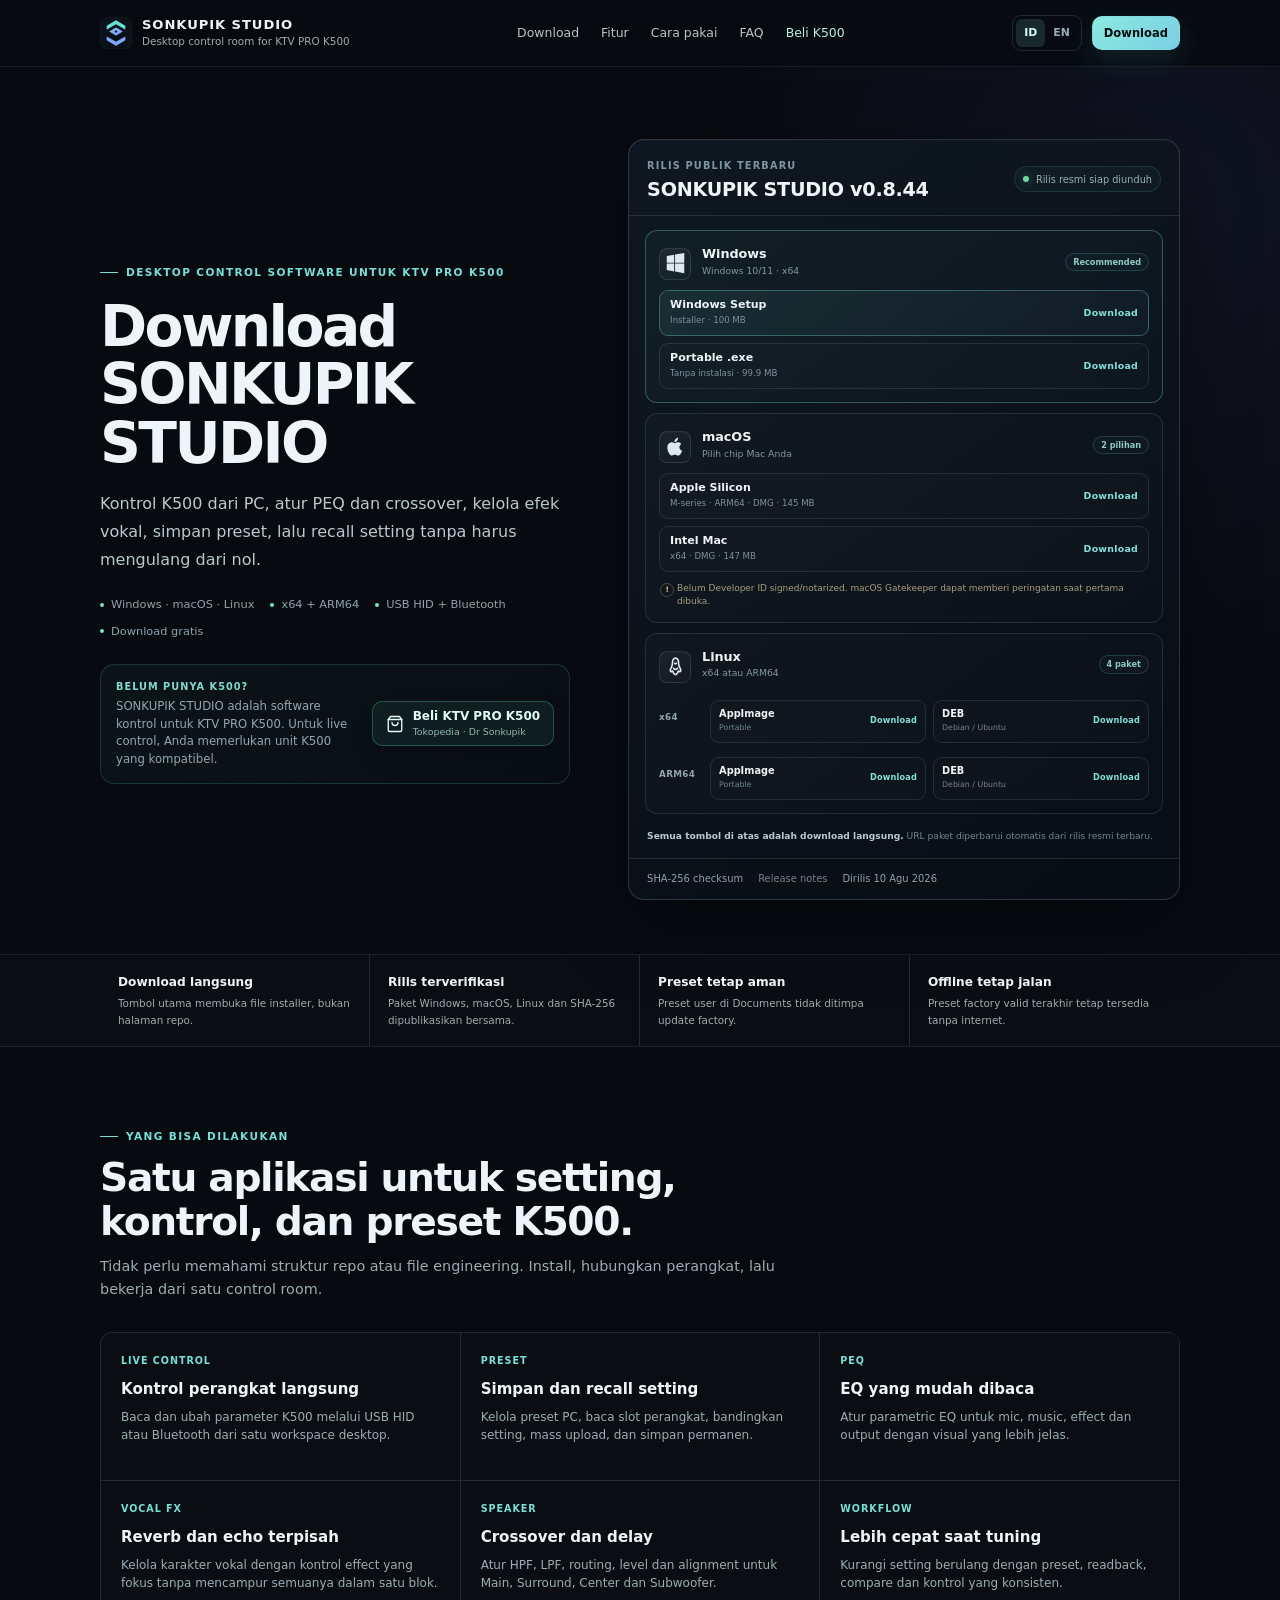
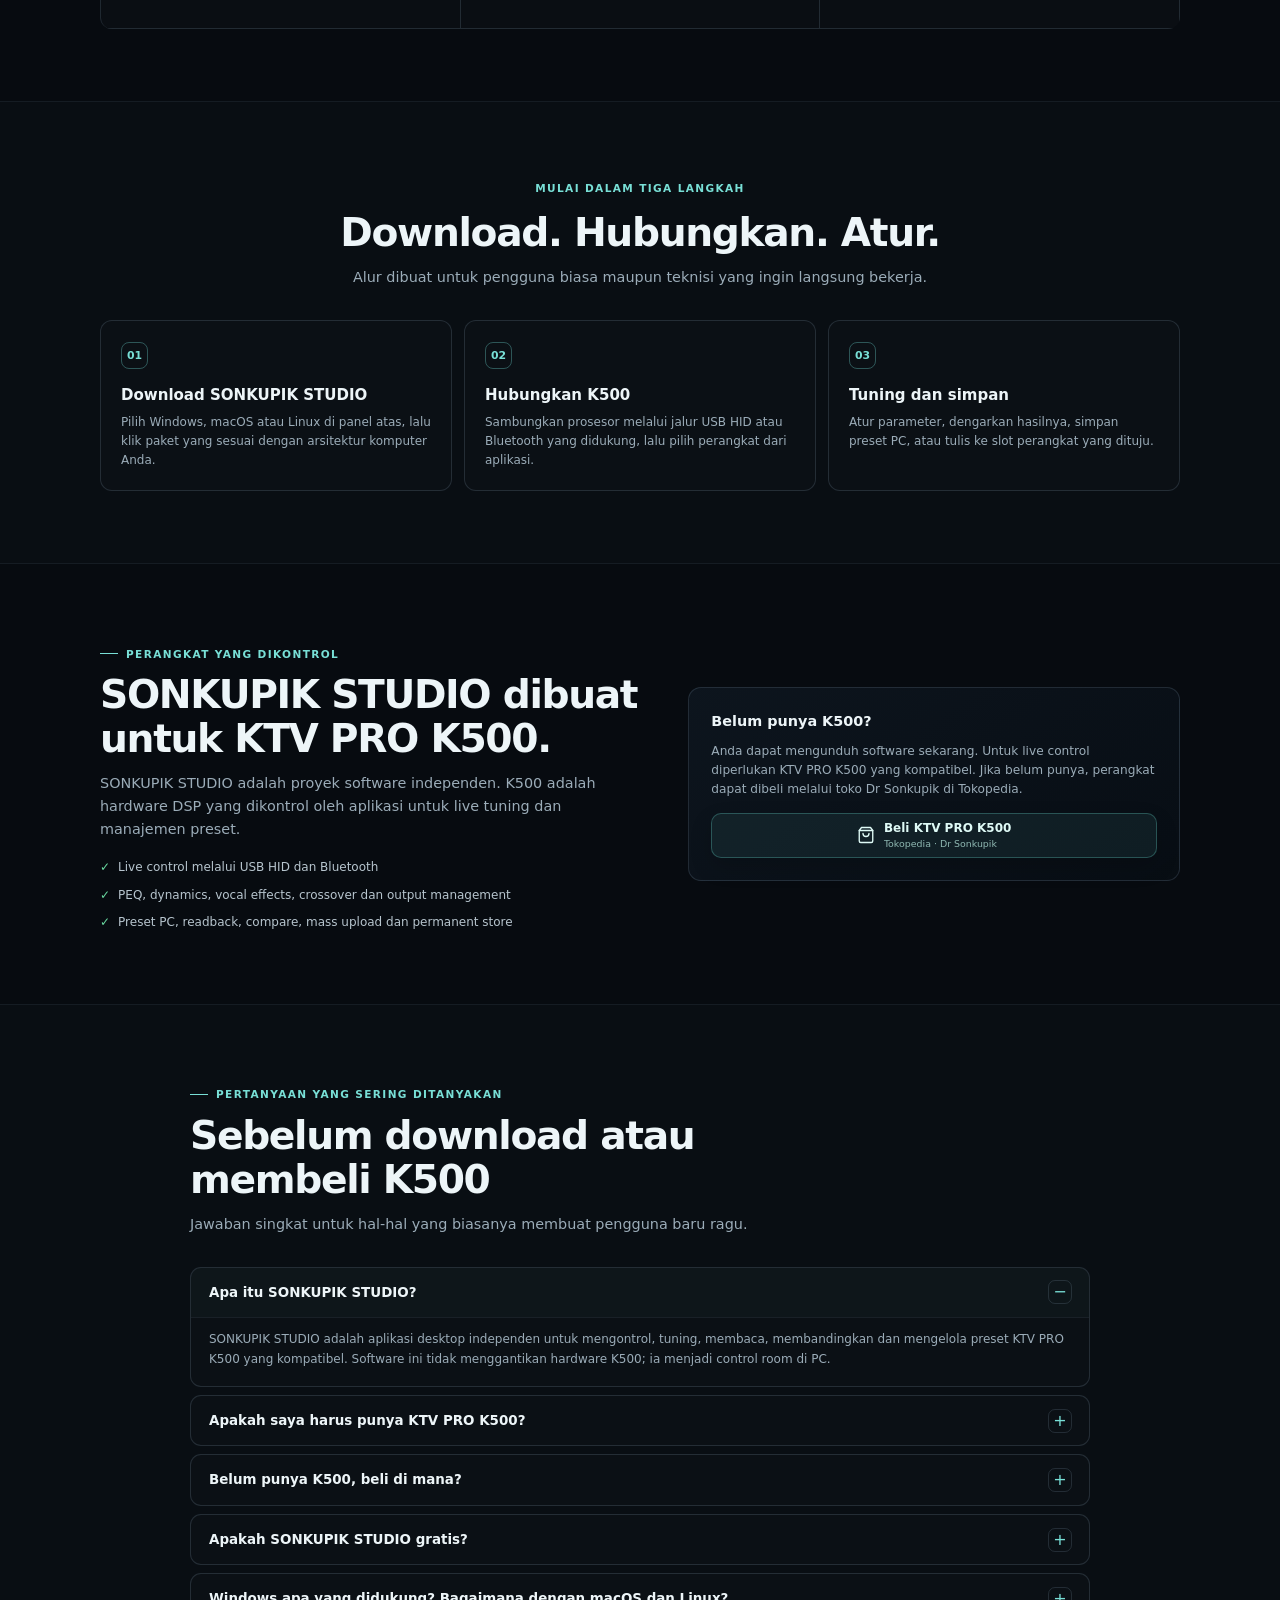
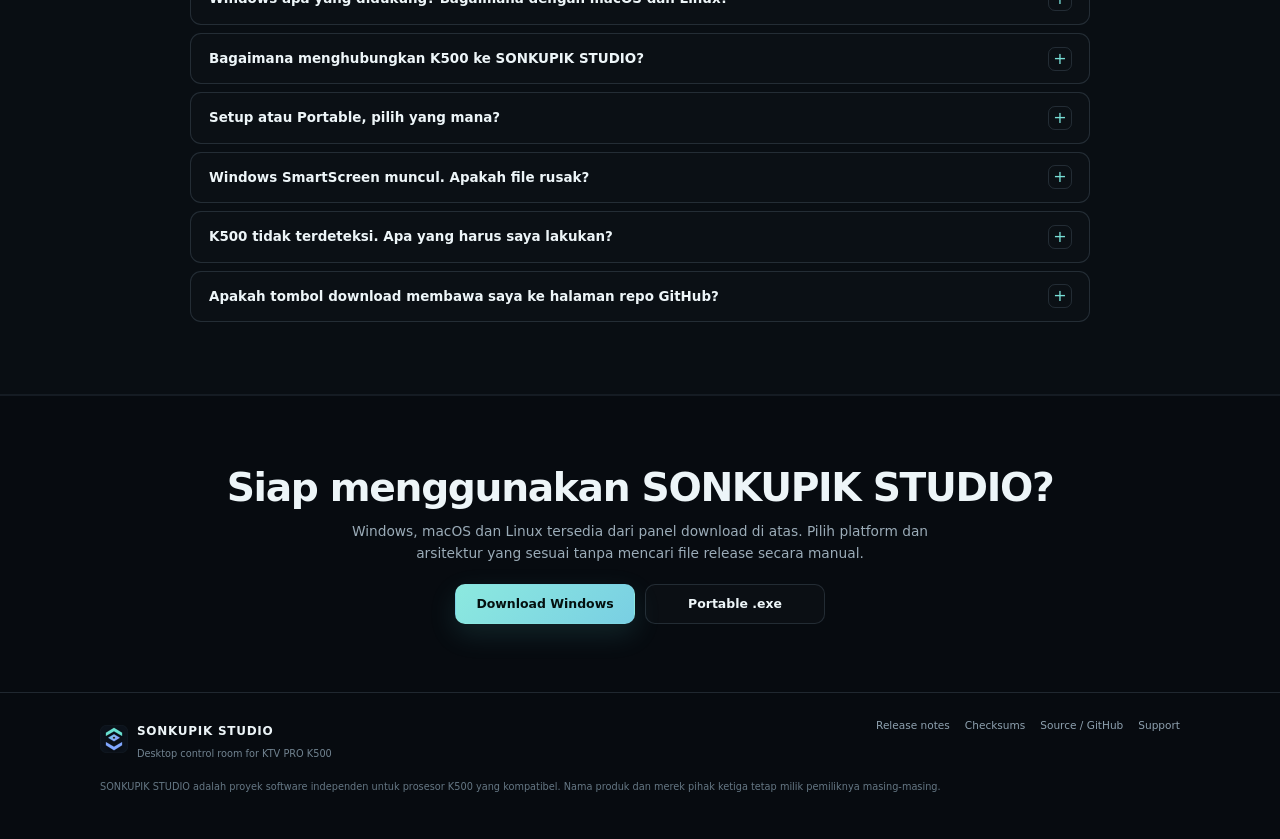
==== commit 80f35a7f: "Use consistent Linux mark in download panel" ====
--- a/site/index.html
+++ b/site/index.html
@@ -139,7 +139,7 @@
           <p class="package-warning">Belum Developer ID signed/notarized. macOS Gatekeeper dapat memberi peringatan saat pertama dibuka.</p>
         </article>
         <article class="download-os-card" data-platform-download="linux">
-          <div class="download-os-head"><span class="os-icon-shell is-linux"><svg class="platform-icon os-icon is-linux" viewBox="0 0 24 24" aria-hidden="true" fill="none" stroke="currentColor" stroke-linecap="round" stroke-linejoin="round"><rect x="3" y="4" width="18" height="16" rx="2"/><path d="m7 9 3 3-3 3"/><path d="M13 15h4"/></svg></span><div><strong>Linux</strong><span>x64 atau ARM64</span></div><small data-group-status="linux">4 paket</small></div>
+          <div class="download-os-head"><span class="os-icon-shell is-linux"><svg class="platform-icon os-icon is-linux" viewBox="0 0 24 24" aria-hidden="true" fill="none" stroke="currentColor" stroke-width="1.65" stroke-linecap="round" stroke-linejoin="round"><path d="M8.4 9.1c0-4.2 1.3-6.6 3.6-6.6s3.6 2.4 3.6 6.6c0 1.6.6 2.9 1.5 4.4.8 1.4 1.2 2.8.7 3.8-.4.8-1.5.5-2.6-.1-.7 2.4-1.8 4-3.2 4s-2.5-1.6-3.2-4c-1.1.6-2.2.9-2.6.1-.5-1 .1-2.6.8-3.8.8-1.5 1.4-2.8 1.4-4.4Z"/><circle cx="10.6" cy="7.1" r=".45" fill="currentColor" stroke="none"/><circle cx="13.4" cy="7.1" r=".45" fill="currentColor" stroke="none"/><path d="m11.2 8.5.8.6.8-.6"/><path d="M9.8 14c.6.9 1.3 1.4 2.2 1.4s1.6-.5 2.2-1.4"/></svg></span><div><strong>Linux</strong><span>x64 atau ARM64</span></div><small data-group-status="linux">4 paket</small></div>
           <div class="linux-arch-row"><span>x64</span><a class="direct-package compact-package" data-platform-variant="linux-x64-appimage" href="https://github.com/masarray/sonkupik-studio/releases/download/v0.8.44/SONKUPIK-STUDIO-0.8.44-Linux-x64.AppImage"><span><strong>AppImage</strong><small>Portable</small></span><b>Download</b></a><a class="direct-package compact-package" data-platform-variant="linux-x64-deb" href="https://github.com/masarray/sonkupik-studio/releases/download/v0.8.44/SONKUPIK-STUDIO-0.8.44-Linux-x64.deb"><span><strong>DEB</strong><small>Debian / Ubuntu</small></span><b>Download</b></a></div>
           <div class="linux-arch-row"><span>ARM64</span><a class="direct-package compact-package" data-platform-variant="linux-arm64-appimage" href="https://github.com/masarray/sonkupik-studio/releases/download/v0.8.44/SONKUPIK-STUDIO-0.8.44-Linux-arm64.AppImage"><span><strong>AppImage</strong><small>Portable</small></span><b>Download</b></a><a class="direct-package compact-package" data-platform-variant="linux-arm64-deb" href="https://github.com/masarray/sonkupik-studio/releases/download/v0.8.44/SONKUPIK-STUDIO-0.8.44-Linux-arm64.deb"><span><strong>DEB</strong><small>Debian / Ubuntu</small></span><b>Download</b></a></div>
         </article>
